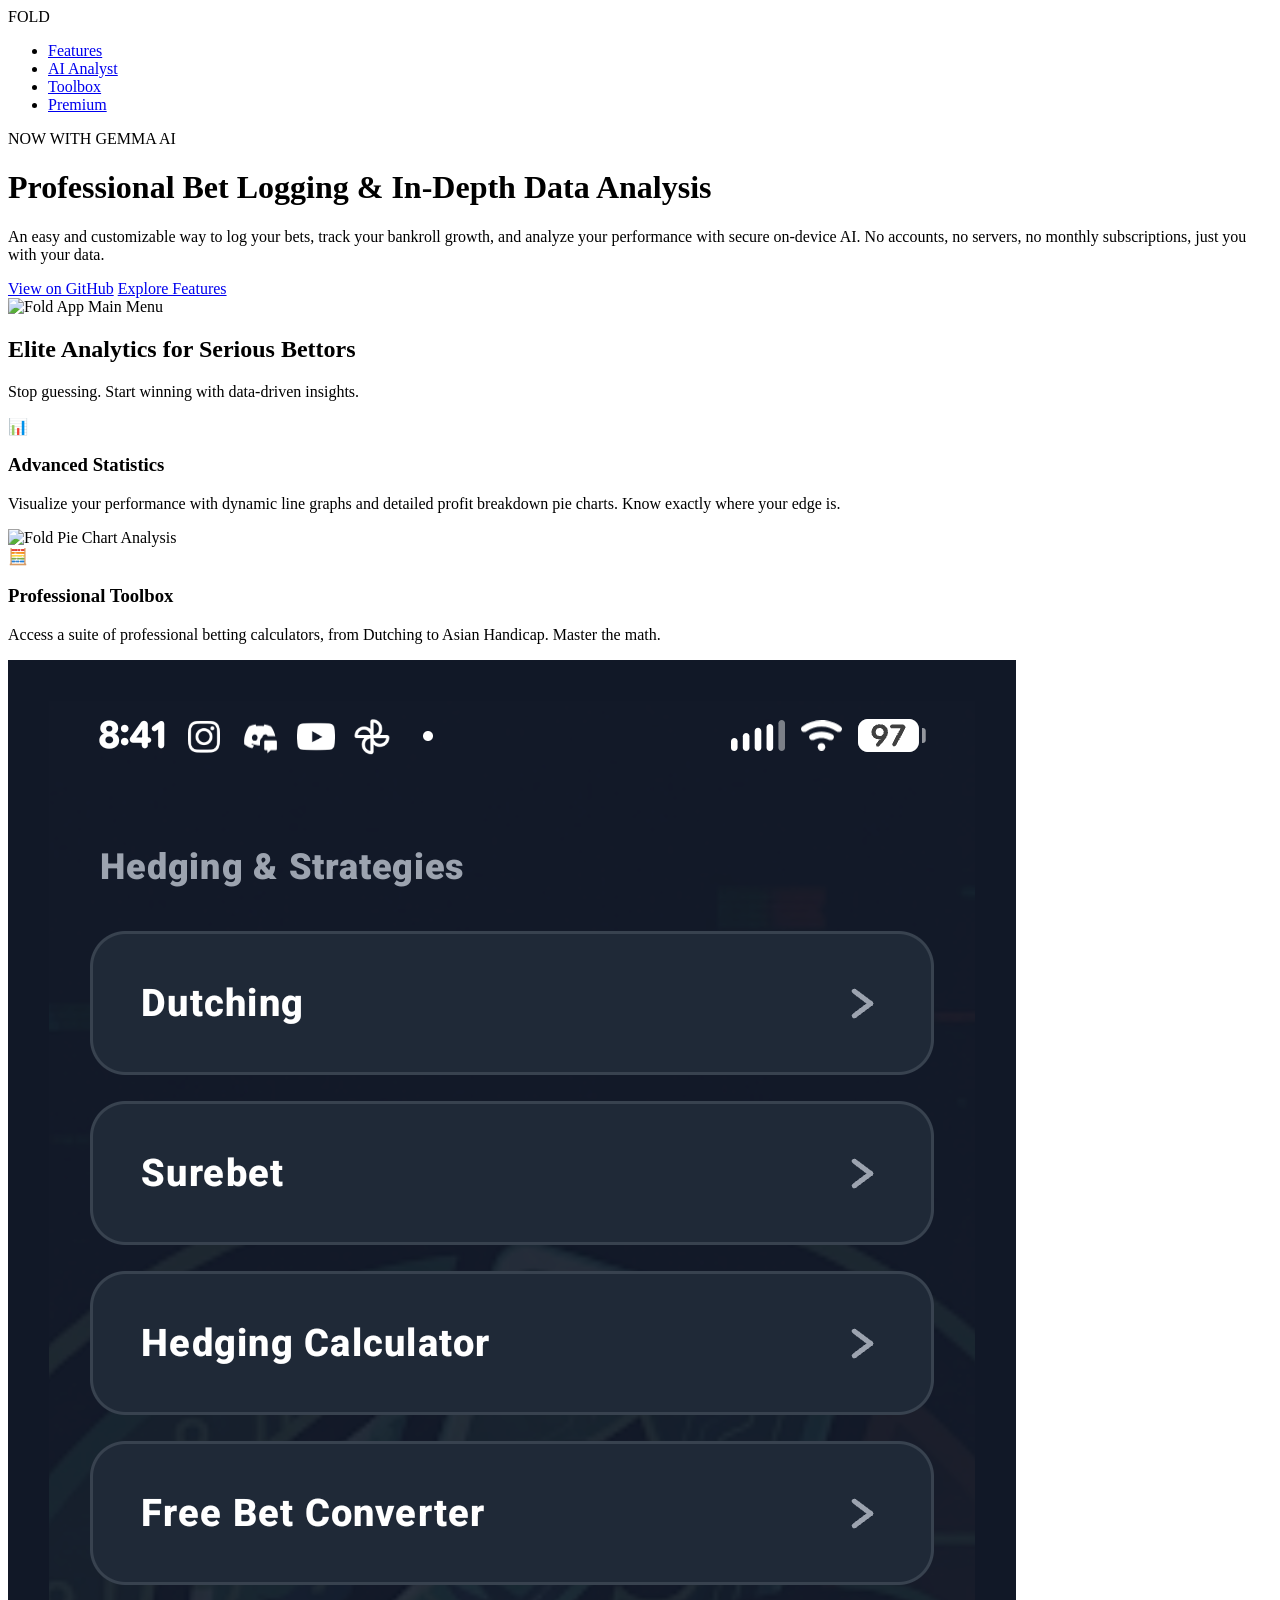
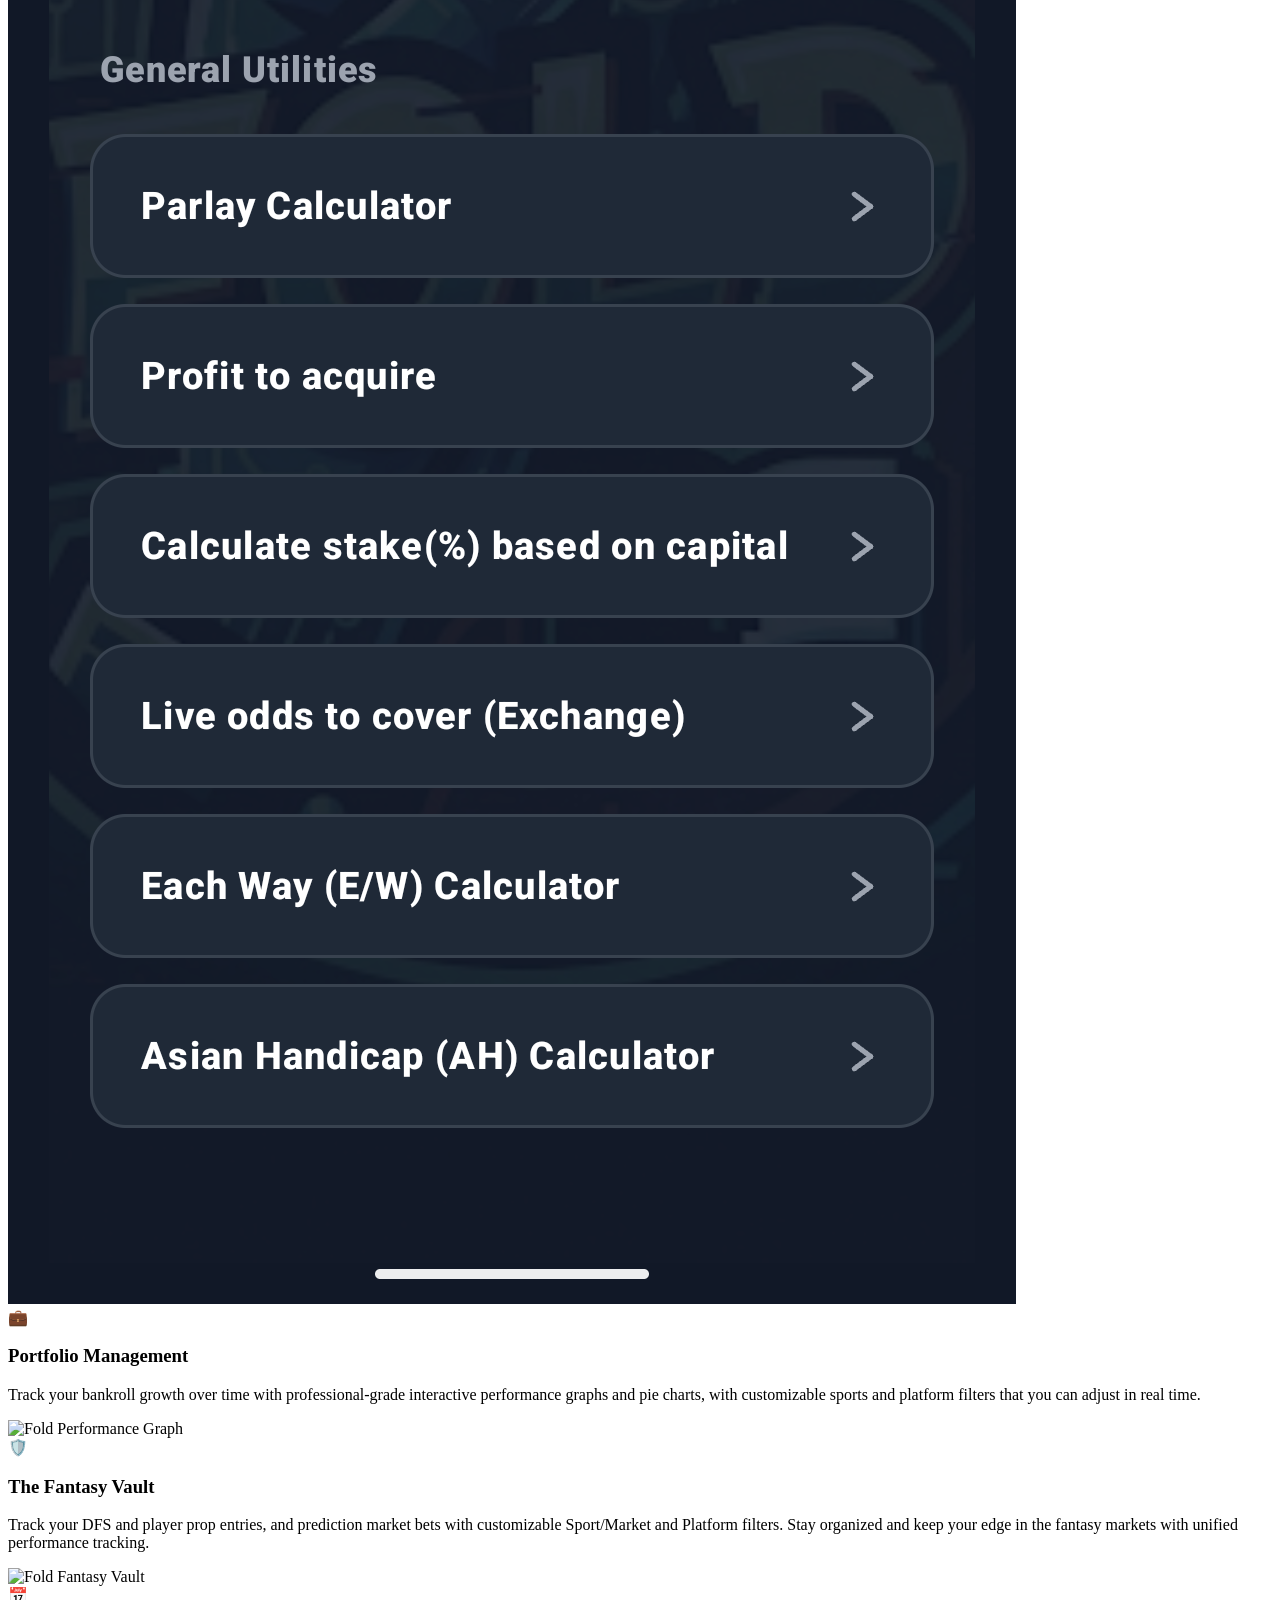
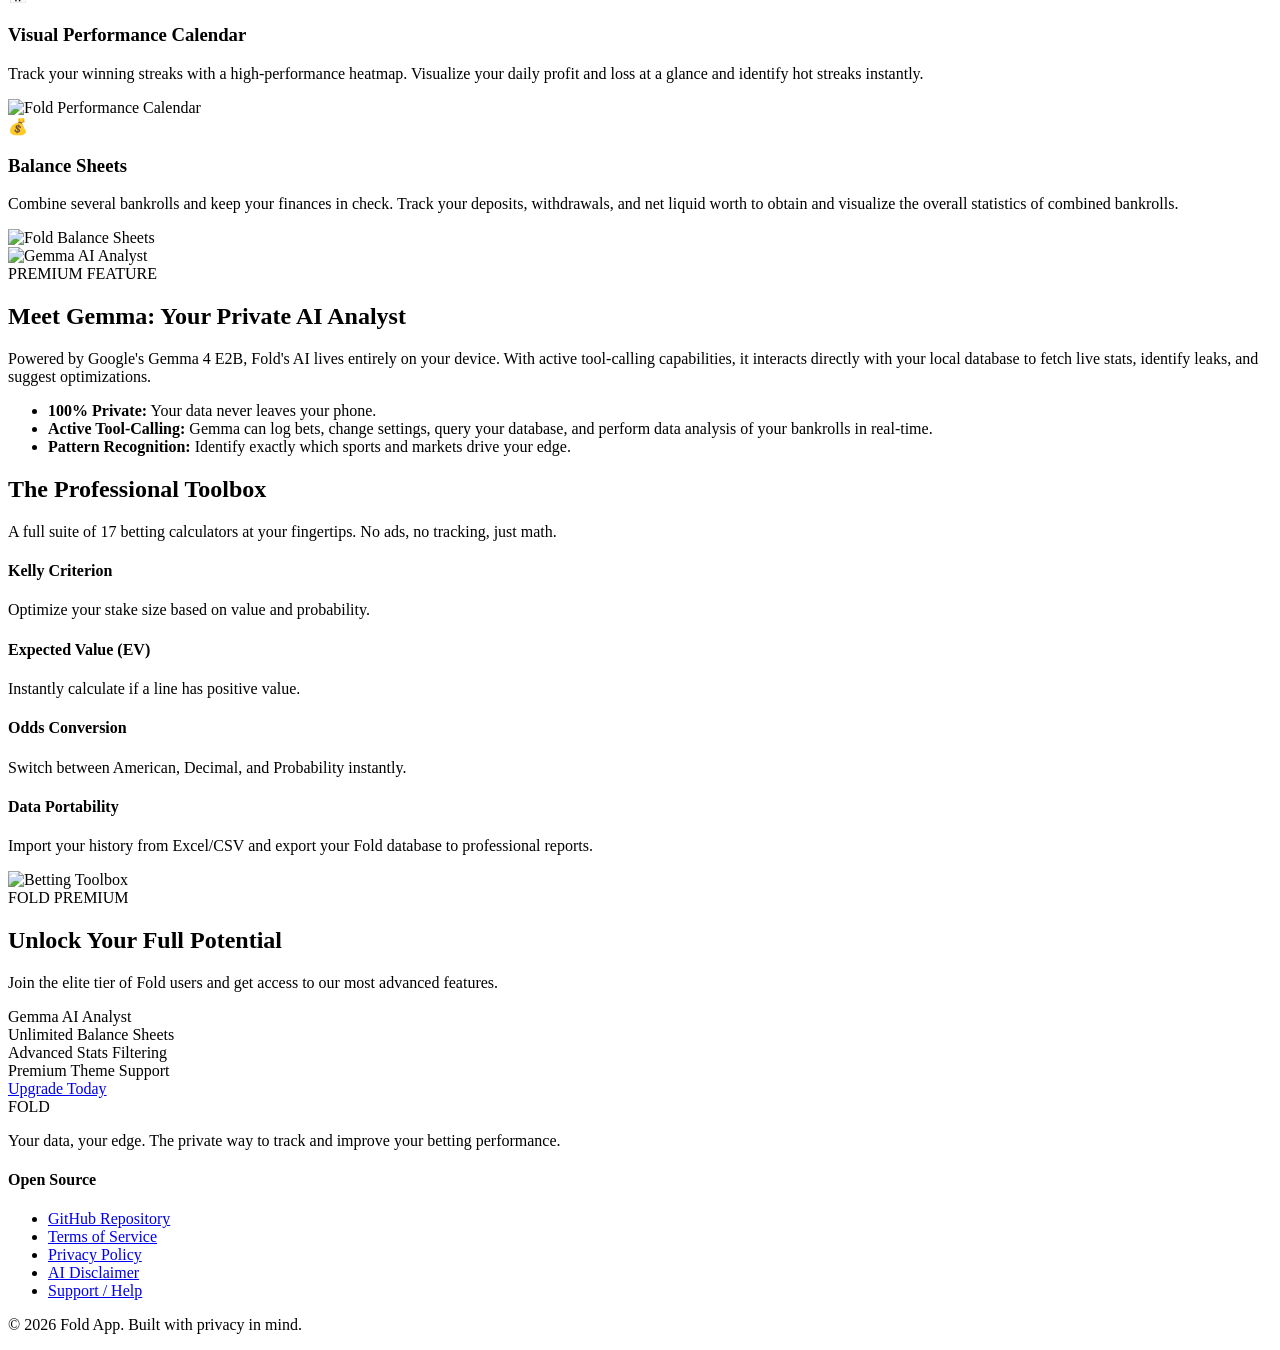
==== index.html @ 7bf93ceb "Add legal pages: Terms of Service, updated Privacy Policy, and AI Disclaimer." ====
<!DOCTYPE html>
<html lang="en">
<head>
    <meta charset="UTF-8">
    <meta name="viewport" content="width=device-width, initial-scale=1.0">
    <title>FOLD | The Ultimate Betting Command Center</title>
    <meta name="description" content="Master your bankroll with Fold. Advanced analytics, on-device AI analyst, and a professional betting toolbox—all in one secure, offline app.">
    <link rel="preconnect" href="https://fonts.googleapis.com">
    <link rel="preconnect" href="https://fonts.gstatic.com" crossorigin>
    <link href="https://fonts.googleapis.com/css2?family=Inter:wght@400;600;800&family=Outfit:wght@300;500;700;900&display=swap" rel="stylesheet">
    <link rel="stylesheet" href="style.css">
</head>
<body>
    <nav class="navbar">
        <div class="container">
            <div class="logo">FOLD</div>
            <ul class="nav-links">
                <li><a href="#features">Features</a></li>
                <li><a href="#ai">AI Analyst</a></li>
                <li><a href="#tools">Toolbox</a></li>
                <li><a href="#premium">Premium</a></li>
            </ul>
        </div>
    </nav>

    <header class="hero">
        <div class="container hero-grid">
            <div class="hero-content">
                <span class="badge">NOW WITH GEMMA AI</span>
                <h1>Professional <span class="highlight">Bet Logging</span> & In-Depth Data Analysis</h1>
                <p>An easy and customizable way to log your bets, track your bankroll growth, and analyze your performance with secure on-device AI. No accounts, no servers, no monthly subscriptions, just you with your data.</p>
                <div class="hero-actions">
                    <a href="https://github.com/MoistSoftware/Fold" class="btn btn-primary">View on GitHub</a>
                    <a href="#features" class="btn btn-secondary">Explore Features</a>
                </div>
            </div>
            <div class="hero-visual">
                <div class="phone-mockup">
                    <img src="assets/main_menu.png" alt="Fold App Main Menu" class="screenshot">
                </div>
            </div>
        </div>
    </header>

    <section id="features" class="features">
        <div class="container">
            <div class="section-header">
                <h2>Elite Analytics for Serious Bettors</h2>
                <p>Stop guessing. Start winning with data-driven insights.</p>
            </div>
            <div class="features-grid">
                <div class="feature-card">
                <div class="feature-icon">📊</div>
                <h3>Advanced Statistics</h3>
                <p>Visualize your performance with dynamic line graphs and detailed profit breakdown pie charts. Know exactly where your edge is.</p>
                <div class="feature-visual">
                    <img src="assets/pie_chart.png" alt="Fold Pie Chart Analysis" class="feature-img">
                </div>
            </div>
                <div class="feature-card">
                <div class="feature-icon">🧮</div>
                <h3>Professional Toolbox</h3>
                <p>Access a suite of professional betting calculators, from Dutching to Asian Handicap. Master the math.</p>
                <div class="feature-visual">
                    <img src="assets/calculator_menu.png" alt="Fold Calculator Toolbox" class="feature-img">
                </div>
            </div>
                <div class="feature-card">
                <div class="feature-icon">💼</div>
                <h3>Portfolio Management</h3>
                <p>Track your bankroll growth over time with professional-grade interactive performance graphs and pie charts, with customizable sports and platform filters that you can adjust in real time.</p>
                <div class="feature-visual">
                    <img src="assets/statistics.png" alt="Fold Performance Graph" class="feature-img">
                </div>
            </div>
            <div class="feature-card">
                <div class="feature-icon">🛡️</div>
                <h3>The Fantasy Vault</h3>
                <p>Track your DFS and player prop entries, and prediction market bets with customizable Sport/Market and Platform filters. Stay organized and keep your edge in the fantasy markets with unified performance tracking.</p>
                <div class="feature-visual">
                    <img src="assets/fantasy_vault_new.png" alt="Fold Fantasy Vault" class="feature-img">
                </div>
            </div>
            <div class="feature-card">
                <div class="feature-icon">📅</div>
                <h3>Visual Performance Calendar</h3>
                <p>Track your winning streaks with a high-performance heatmap. Visualize your daily profit and loss at a glance and identify hot streaks instantly.</p>
                <div class="feature-visual">
                    <img src="assets/calendar.png" alt="Fold Performance Calendar" class="feature-img">
                </div>
            </div>
            <div class="feature-card">
                <div class="feature-icon">💰</div>
                <h3>Balance Sheets</h3>
                <p>Combine several bankrolls and keep your finances in check. Track your deposits, withdrawals, and net liquid worth to obtain and visualize the overall statistics of combined bankrolls.</p>
                <div class="feature-visual">
                    <img src="assets/balance_sheets.png" alt="Fold Balance Sheets" class="feature-img">
                </div>
            </div>
            </div>
        </div>
    </section>

    <section id="ai" class="ai-section">
        <div class="container ai-grid">
            <div class="ai-visual">
                <div class="phone-mockup">
                    <img src="assets/ai_analyst.png" alt="Gemma AI Analyst" class="screenshot">
                </div>
            </div>
            <div class="ai-content">
                <div class="gold-badge">PREMIUM FEATURE</div>
                <h2>Meet Gemma: Your Private <span class="ai-highlight">AI Analyst</span></h2>
                <p>Powered by Google's Gemma 4 E2B, Fold's AI lives entirely on your device. With active tool-calling capabilities, it interacts directly with your local database to fetch live stats, identify leaks, and suggest optimizations.</p>
                <ul class="ai-features">
                    <li><strong>100% Private:</strong> Your data never leaves your phone.</li>
                    <li><strong>Active Tool-Calling:</strong> Gemma can log bets, change settings, query your database, and perform data analysis of your bankrolls in real-time.</li>
                    <li><strong>Pattern Recognition:</strong> Identify exactly which sports and markets drive your edge.</li>
                </ul>
            </div>
        </div>
    </section>

    <section id="tools" class="tools">
        <div class="container">
            <div class="tools-grid">
                <div class="tools-content">
                    <h2>The Professional <span class="highlight">Toolbox</span></h2>
                    <p>A full suite of 17 betting calculators at your fingertips. No ads, no tracking, just math.</p>
                    <div class="tools-list">
                        <div class="tool-item">
                            <h4>Kelly Criterion</h4>
                            <p>Optimize your stake size based on value and probability.</p>
                        </div>
                        <div class="tool-item">
                            <h4>Expected Value (EV)</h4>
                            <p>Instantly calculate if a line has positive value.</p>
                        </div>
                        <div class="tool-item">
                            <h4>Odds Conversion</h4>
                            <p>Switch between American, Decimal, and Probability instantly.</p>
                        </div>
                        <div class="tool-item">
                            <h4>Data Portability</h4>
                            <p>Import your history from Excel/CSV and export your Fold database to professional reports.</p>
                        </div>
                    </div>
                </div>
                <div class="tools-visual">
                    <div class="phone-mockup">
                        <img src="assets/calculator.png" alt="Betting Toolbox" class="screenshot">
                    </div>
                </div>
            </div>
        </div>
    </section>

    <section id="premium" class="premium">
        <div class="container">
            <div class="premium-card">
                <div class="gold-badge">FOLD PREMIUM</div>
                <h2>Unlock Your Full Potential</h2>
                <p>Join the elite tier of Fold users and get access to our most advanced features.</p>
                <div class="premium-grid">
                    <div class="premium-item">Gemma AI Analyst</div>
                    <div class="premium-item">Unlimited Balance Sheets</div>
                    <div class="premium-item">Advanced Stats Filtering</div>
                    <div class="premium-item">Premium Theme Support</div>
                </div>
                <a href="#" class="btn btn-gold">Upgrade Today</a>
            </div>
        </div>
    </section>

    <footer>
        <div class="container">
            <div class="footer-grid">
                <div class="footer-info">
                    <div class="logo">FOLD</div>
                    <p>Your data, your edge. The private way to track and improve your betting performance.</p>
                </div>
                <div class="footer-links">
                    <h4>Open Source</h4>
                    <ul>
                        <li><a href="https://github.com/MoistSoftware/Fold">GitHub Repository</a></li>
                        <li><a href="terms.html">Terms of Service</a></li>
                        <li><a href="privacy.html">Privacy Policy</a></li>
                        <li><a href="disclaimer.html">AI Disclaimer</a></li>
                        <li><a href="support.html">Support / Help</a></li>
                    </ul>
                </div>
            </div>
            <div class="footer-bottom">
                <p>&copy; 2026 Fold App. Built with privacy in mind.</p>
            </div>
        </div>
    </footer>
</body>
</html>
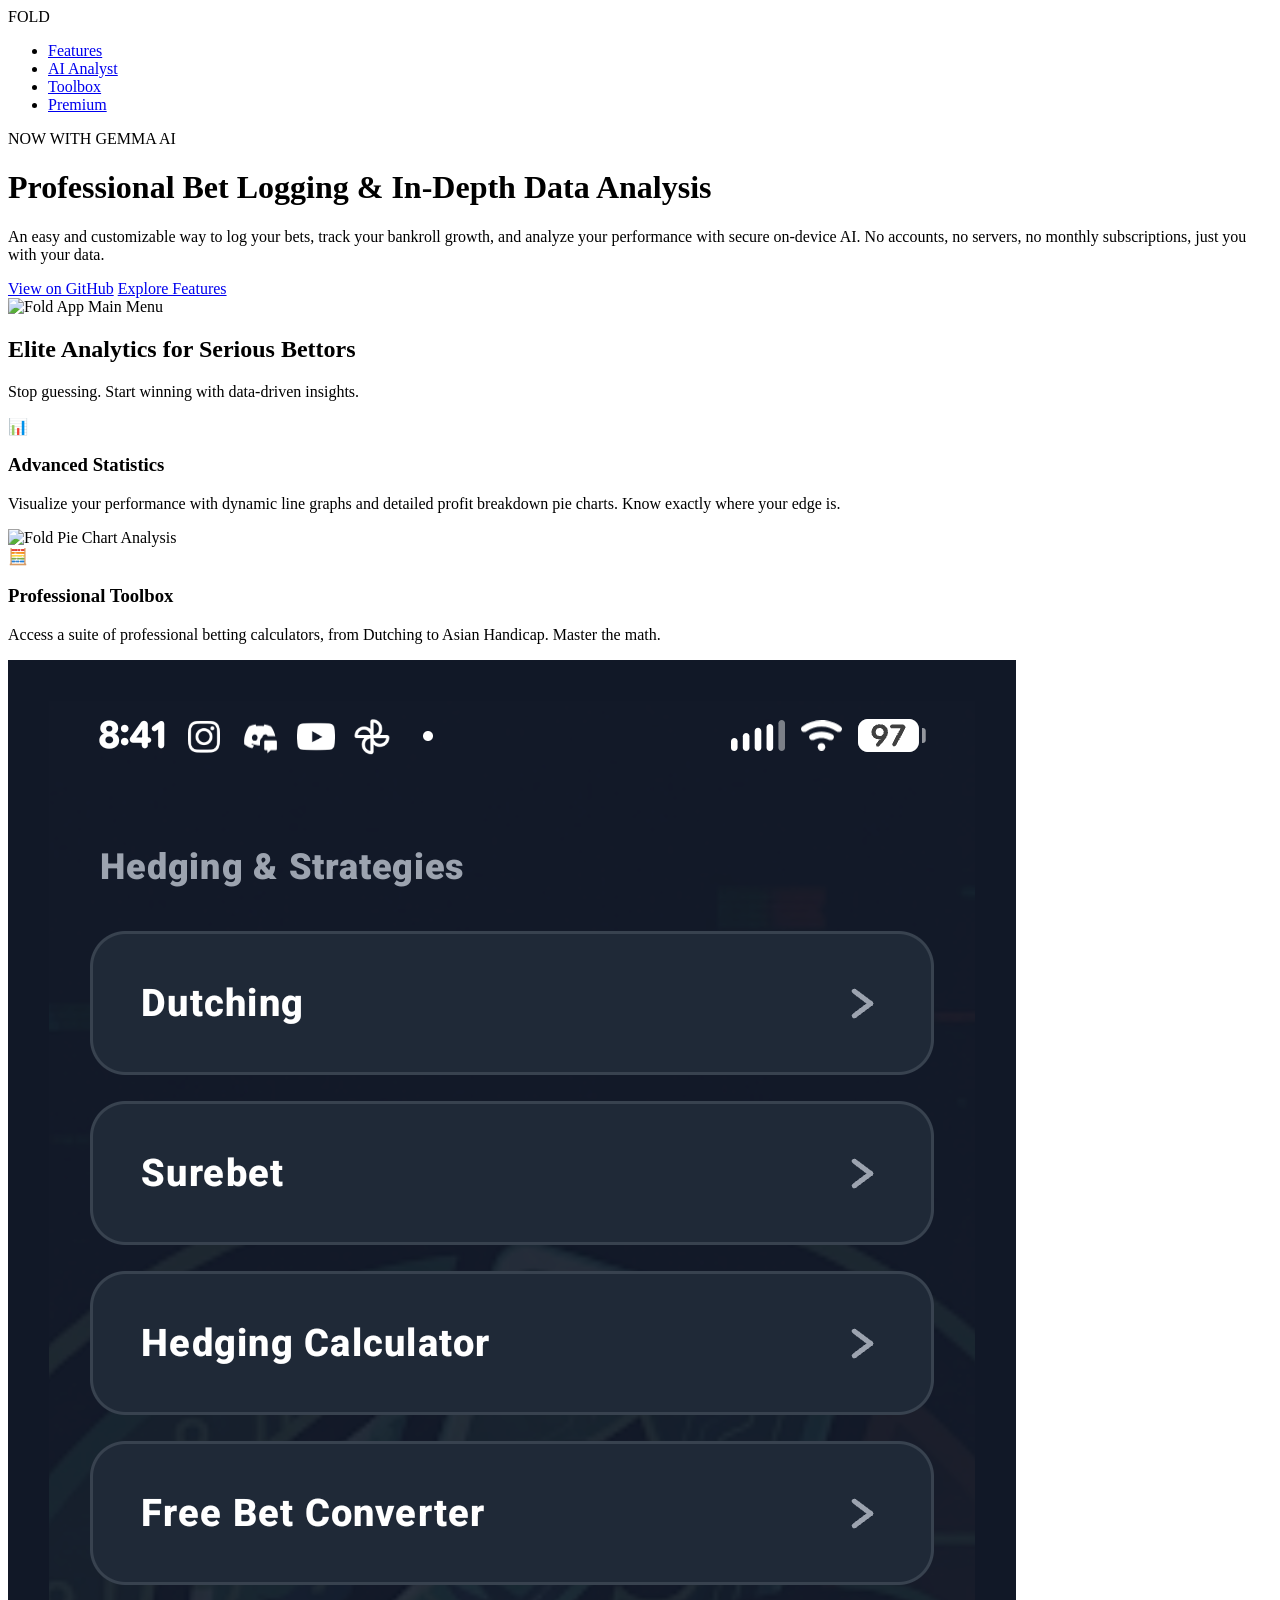
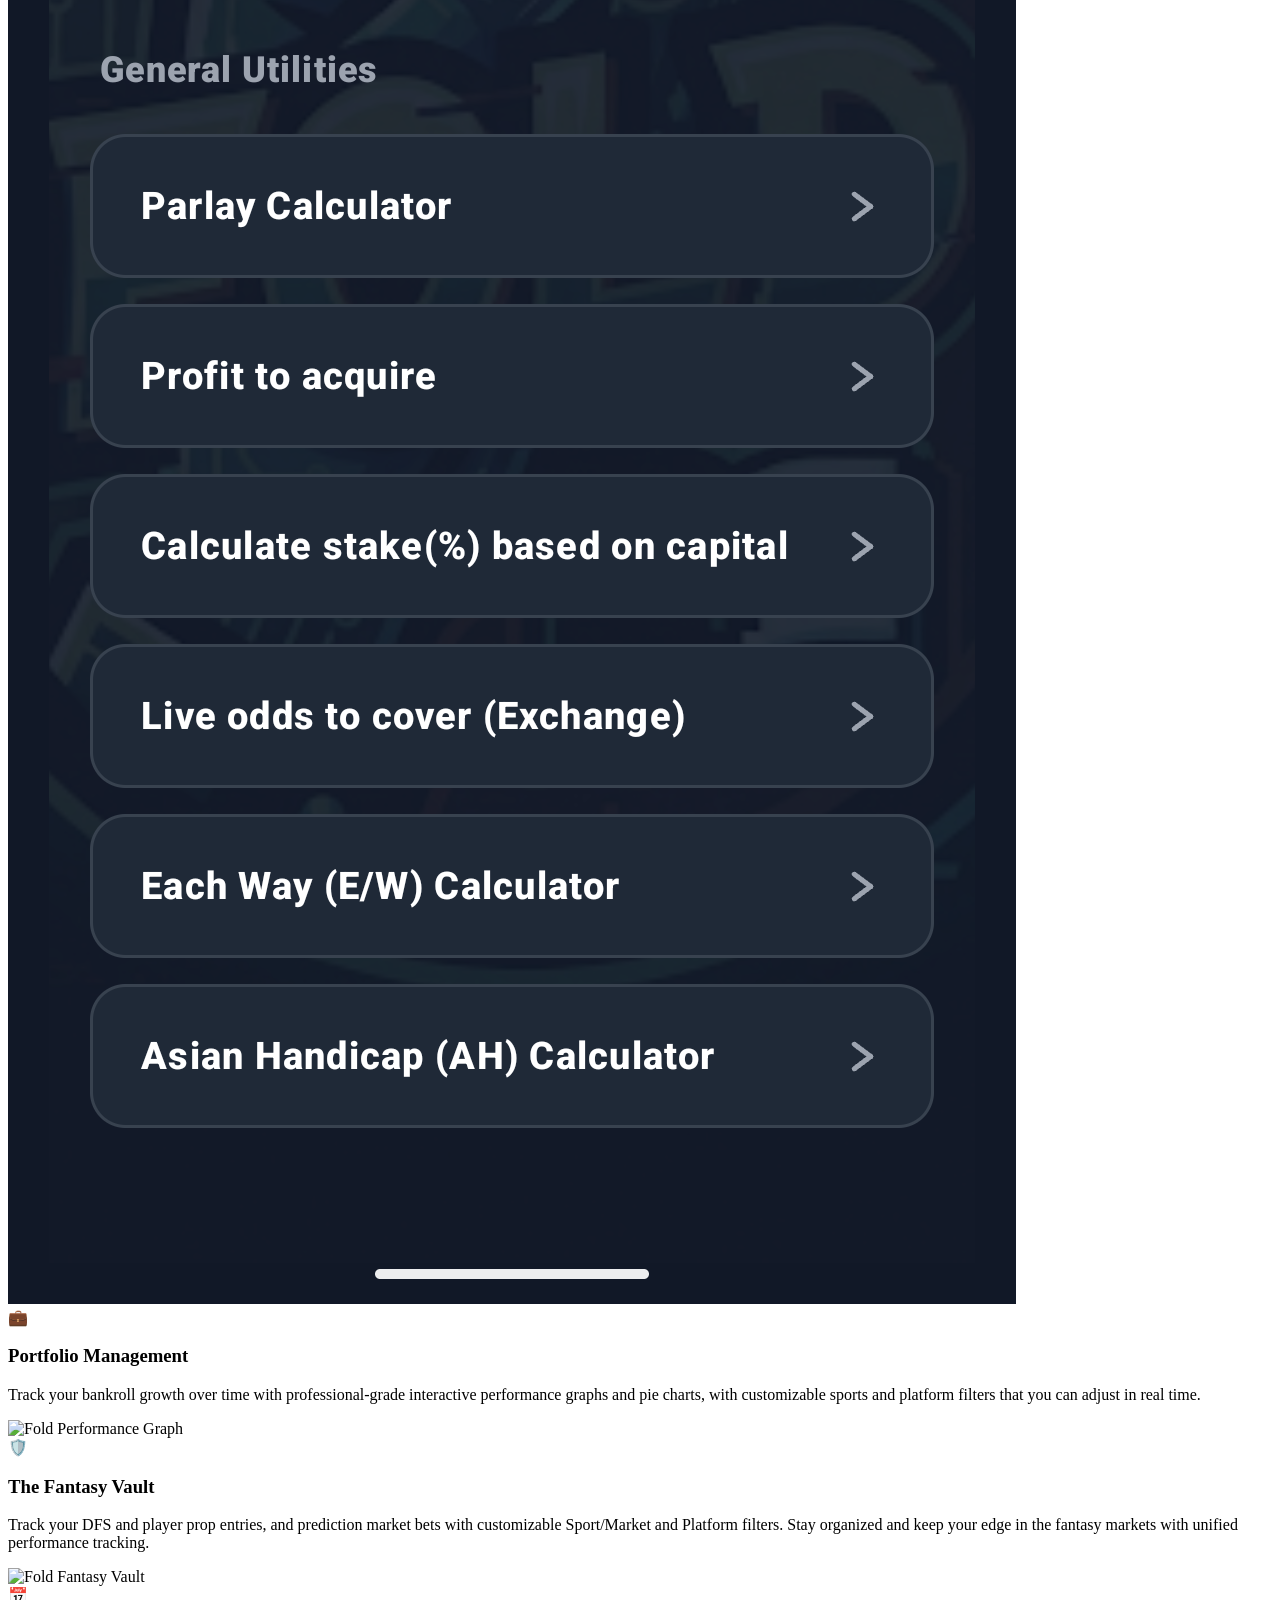
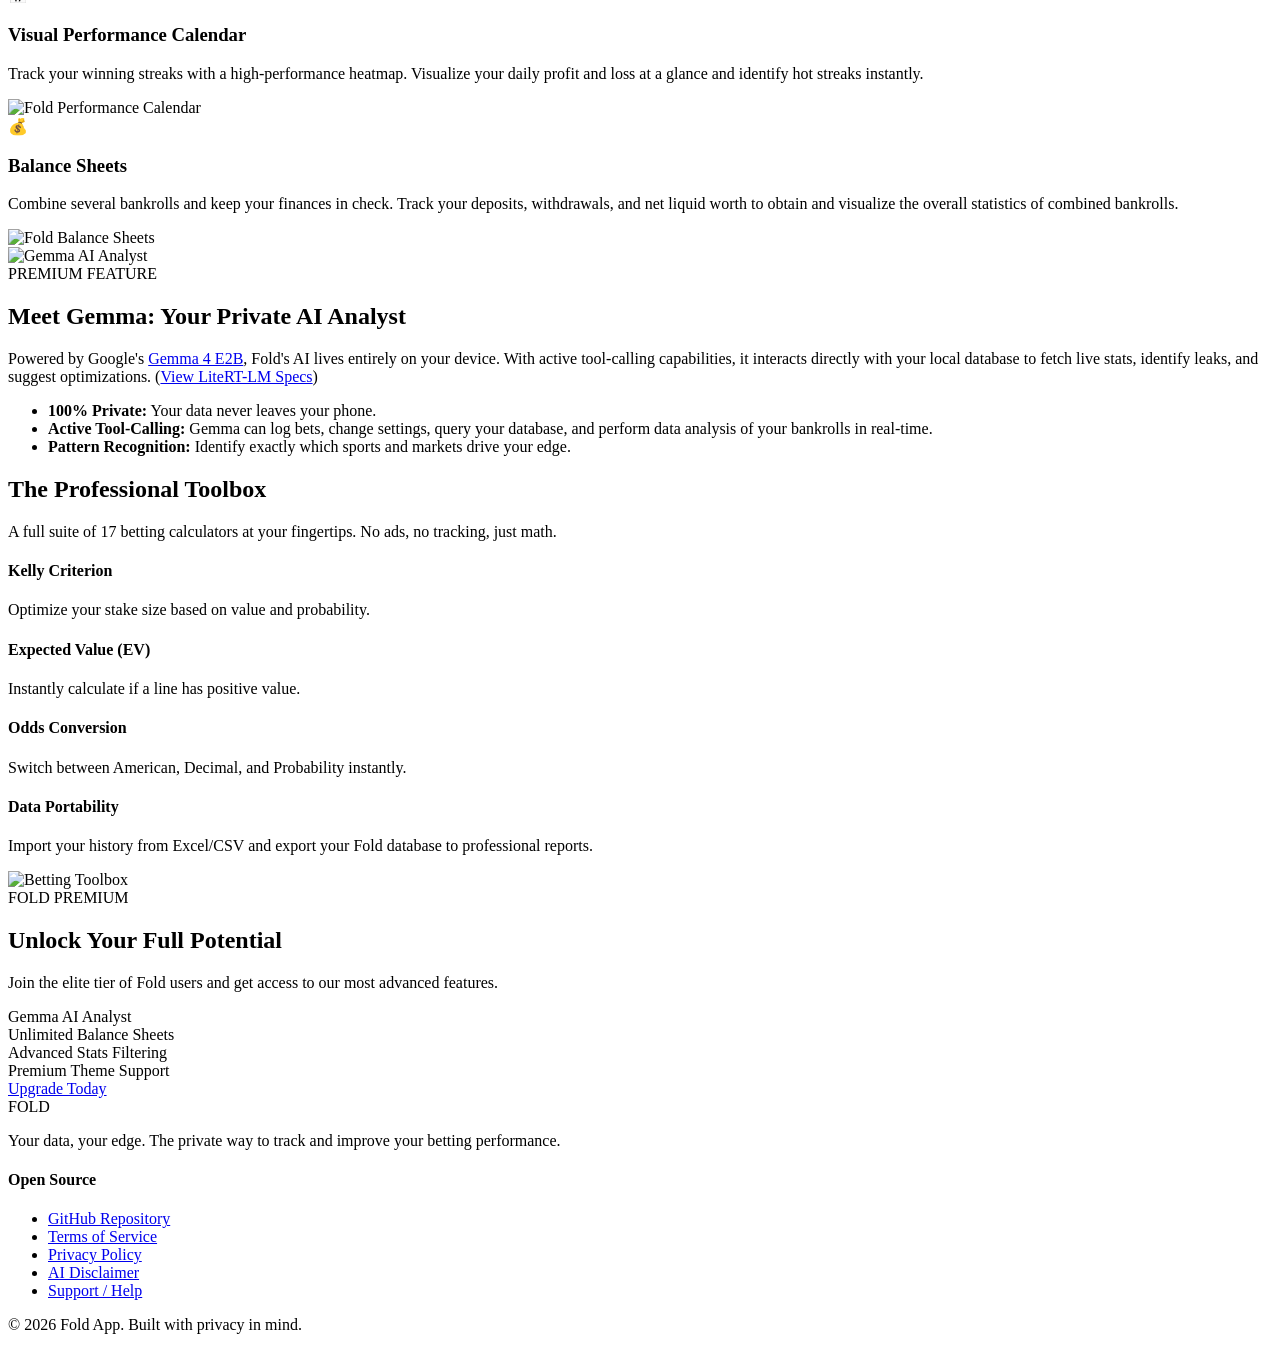
==== commit 74f807ee: "Include both official and community model card links" ====
--- a/index.html
+++ b/index.html
@@ -111,7 +111,7 @@
             <div class="ai-content">
                 <div class="gold-badge">PREMIUM FEATURE</div>
                 <h2>Meet Gemma: Your Private <span class="ai-highlight">AI Analyst</span></h2>
-                <p>Powered by Google's Gemma 4 E2B, Fold's AI lives entirely on your device. With active tool-calling capabilities, it interacts directly with your local database to fetch live stats, identify leaks, and suggest optimizations.</p>
+                <p>Powered by Google's <a href="https://ai.google.dev/gemma/docs/model_card" target="_blank" class="text-link">Gemma 4 E2B</a>, Fold's AI lives entirely on your device. With active tool-calling capabilities, it interacts directly with your local database to fetch live stats, identify leaks, and suggest optimizations. (<a href="https://huggingface.co/litert-community/gemma-4-E2B-it-litert-lm" target="_blank" class="text-link small">View LiteRT-LM Specs</a>)</p>
                 <ul class="ai-features">
                     <li><strong>100% Private:</strong> Your data never leaves your phone.</li>
                     <li><strong>Active Tool-Calling:</strong> Gemma can log bets, change settings, query your database, and perform data analysis of your bankrolls in real-time.</li>
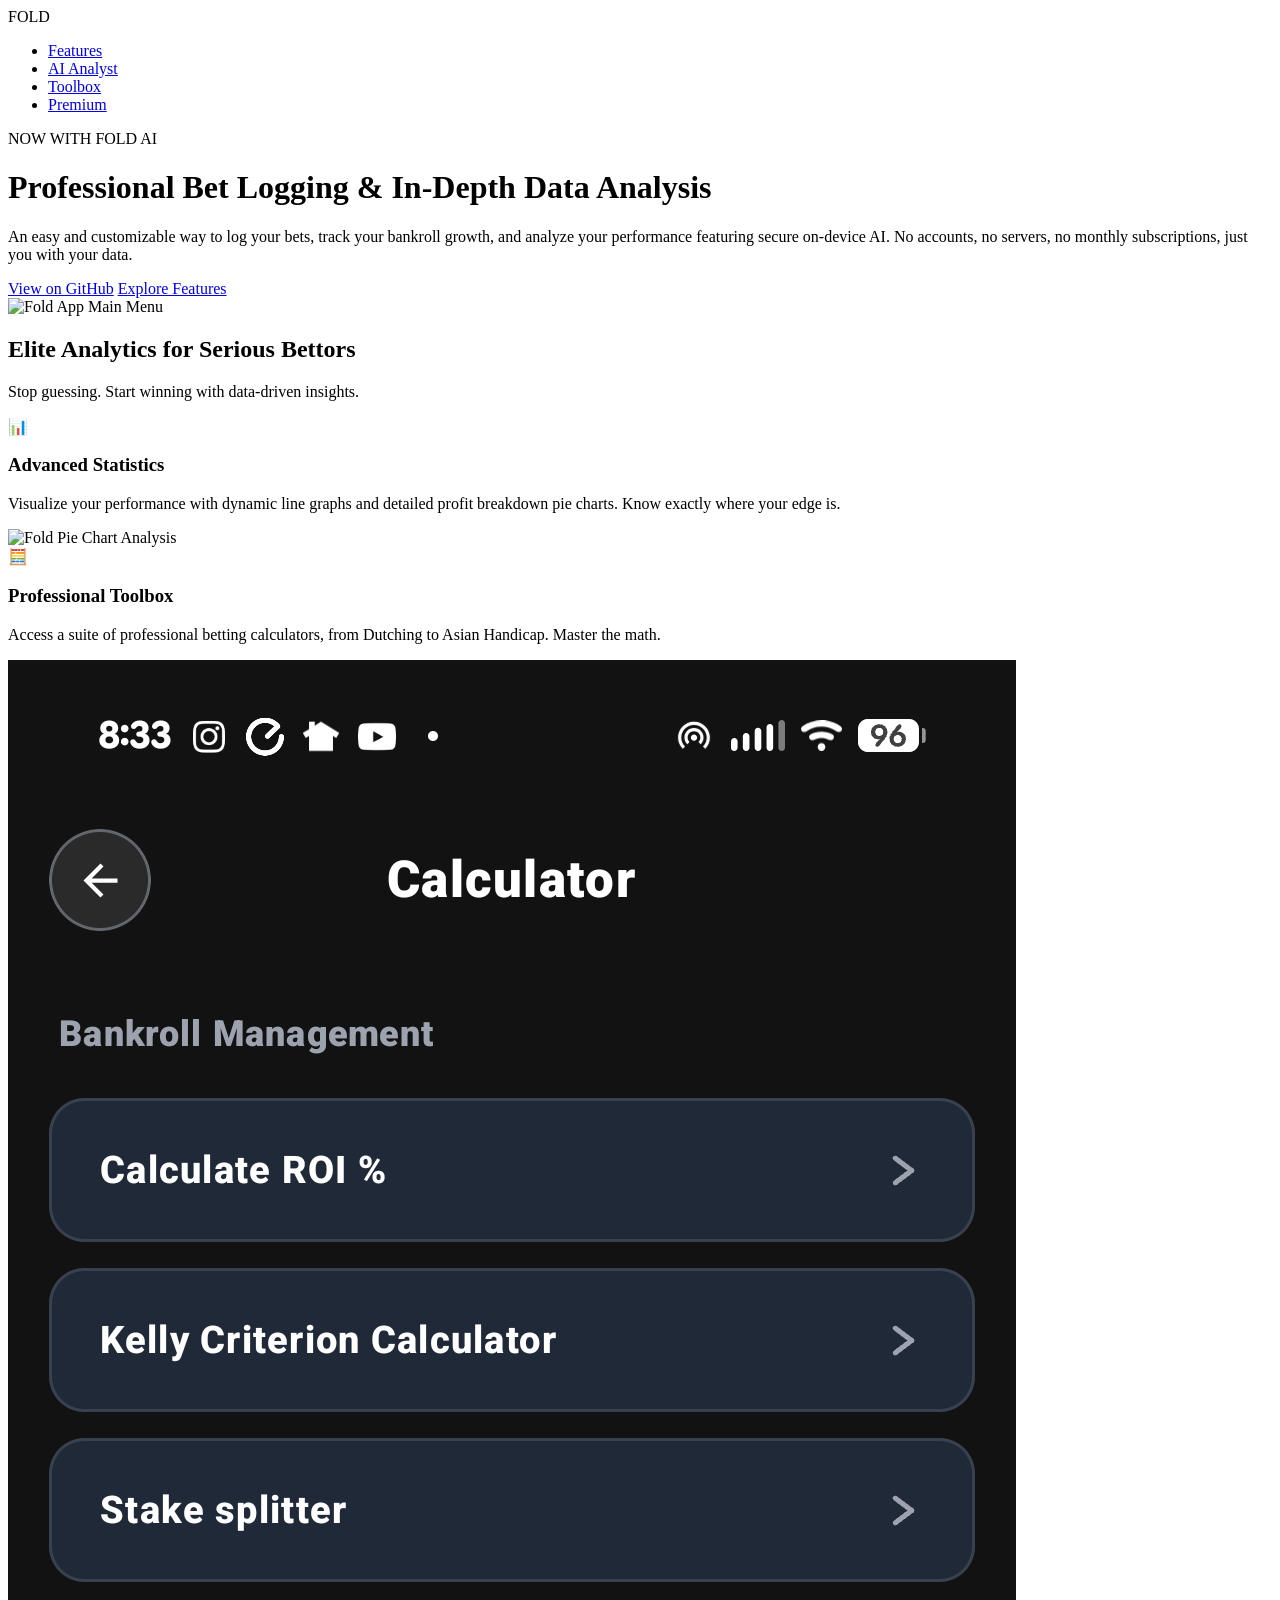
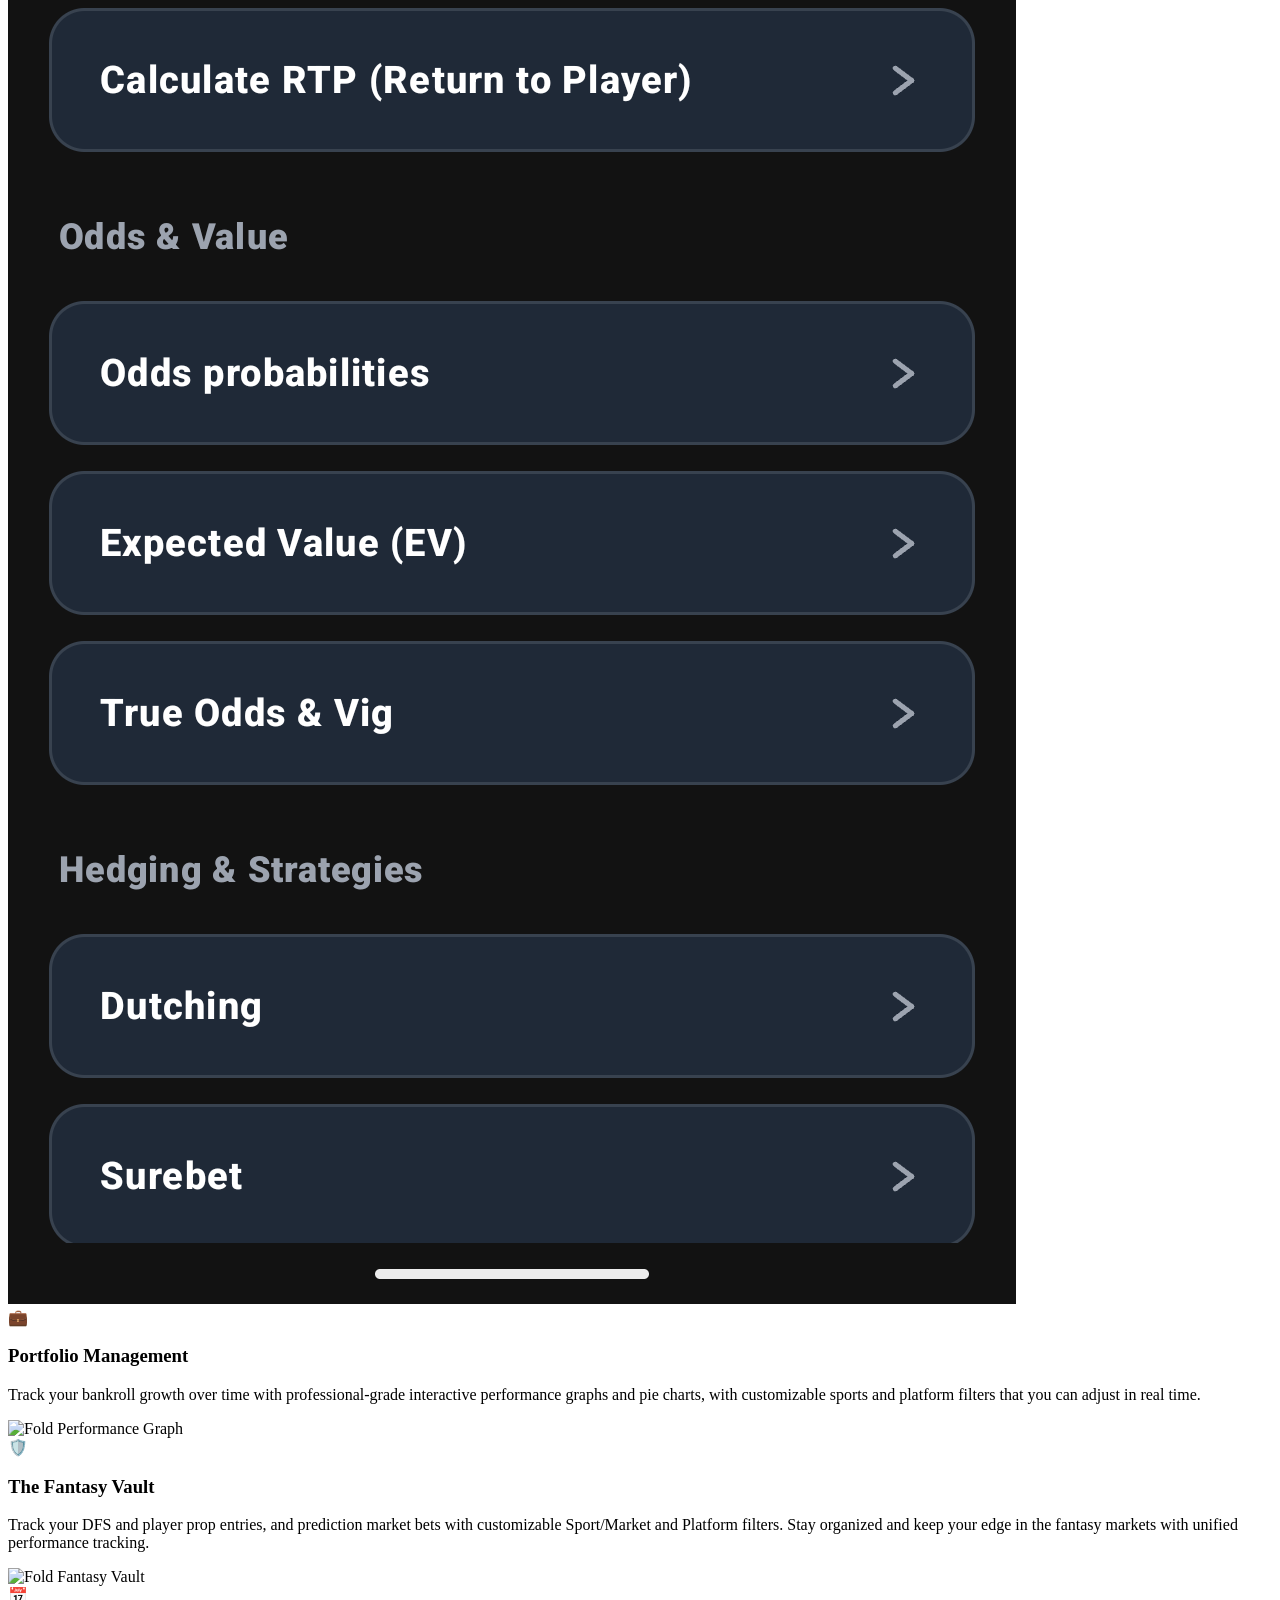
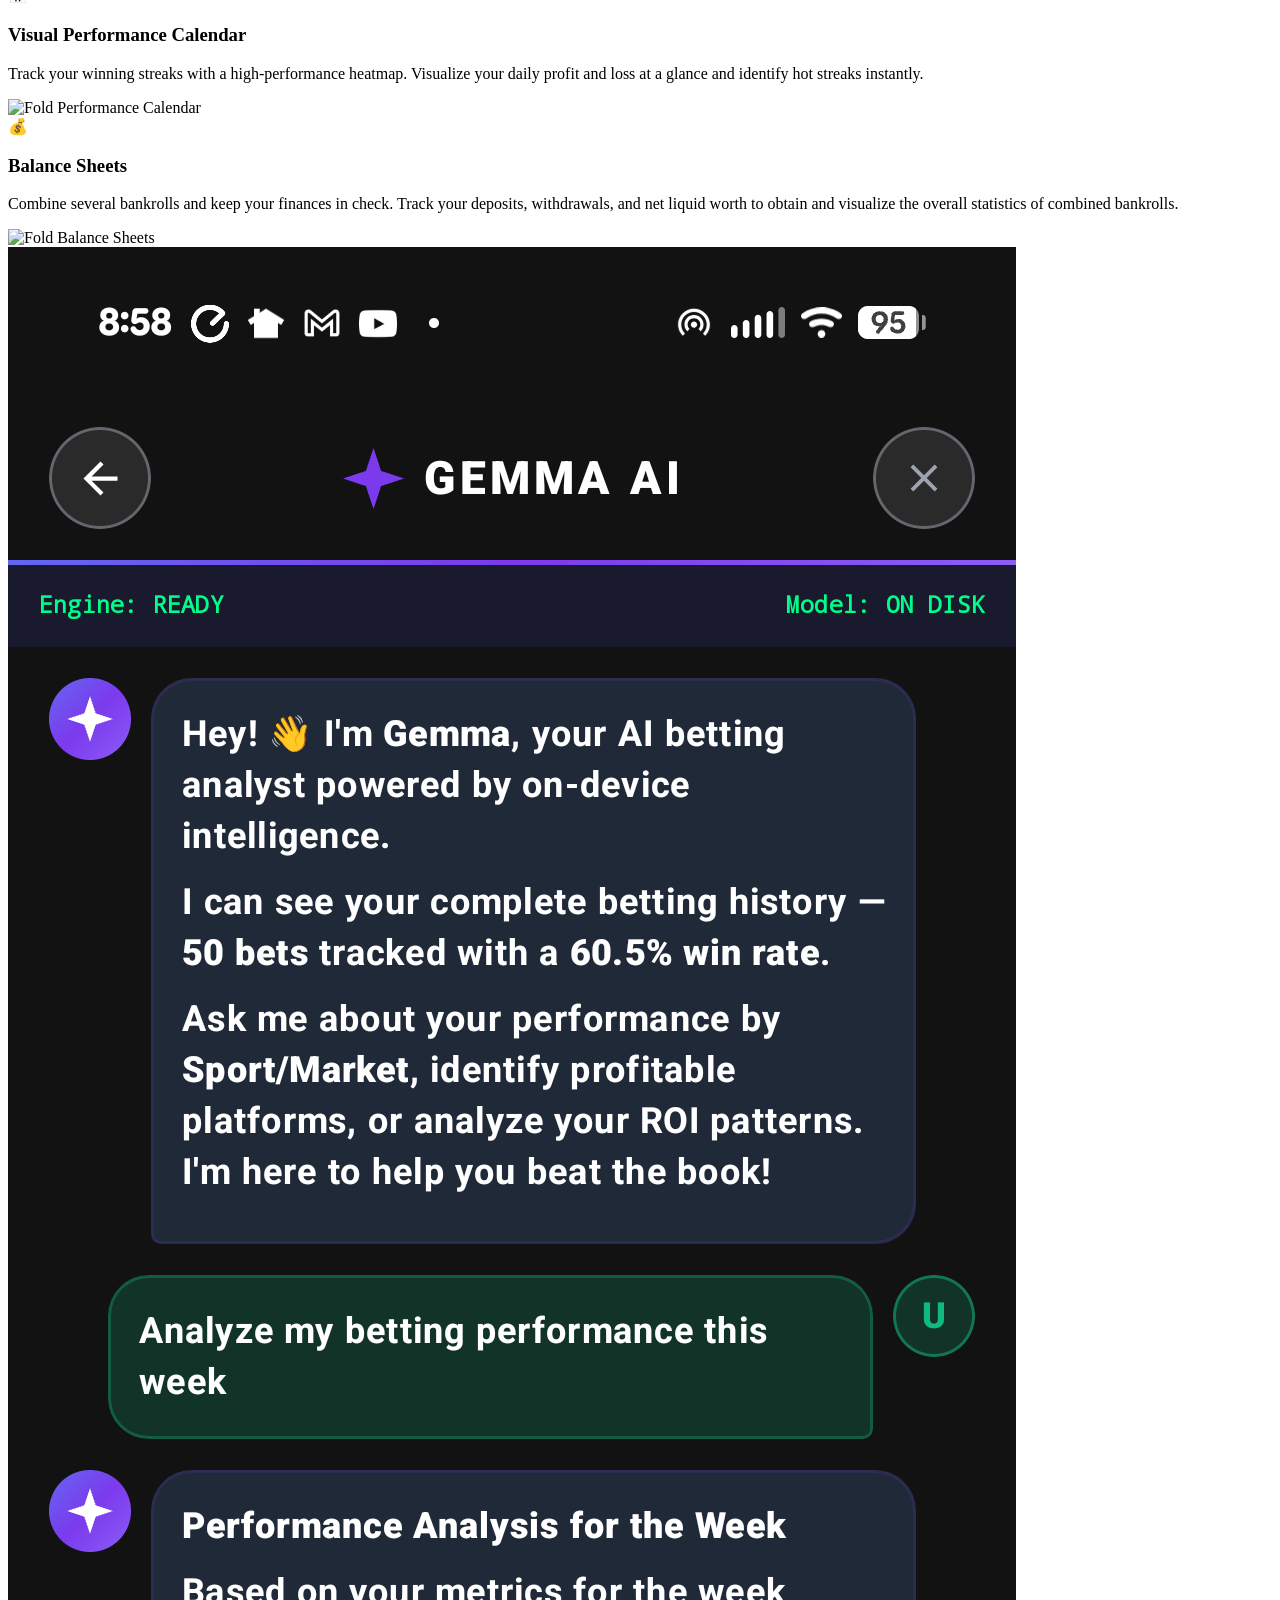
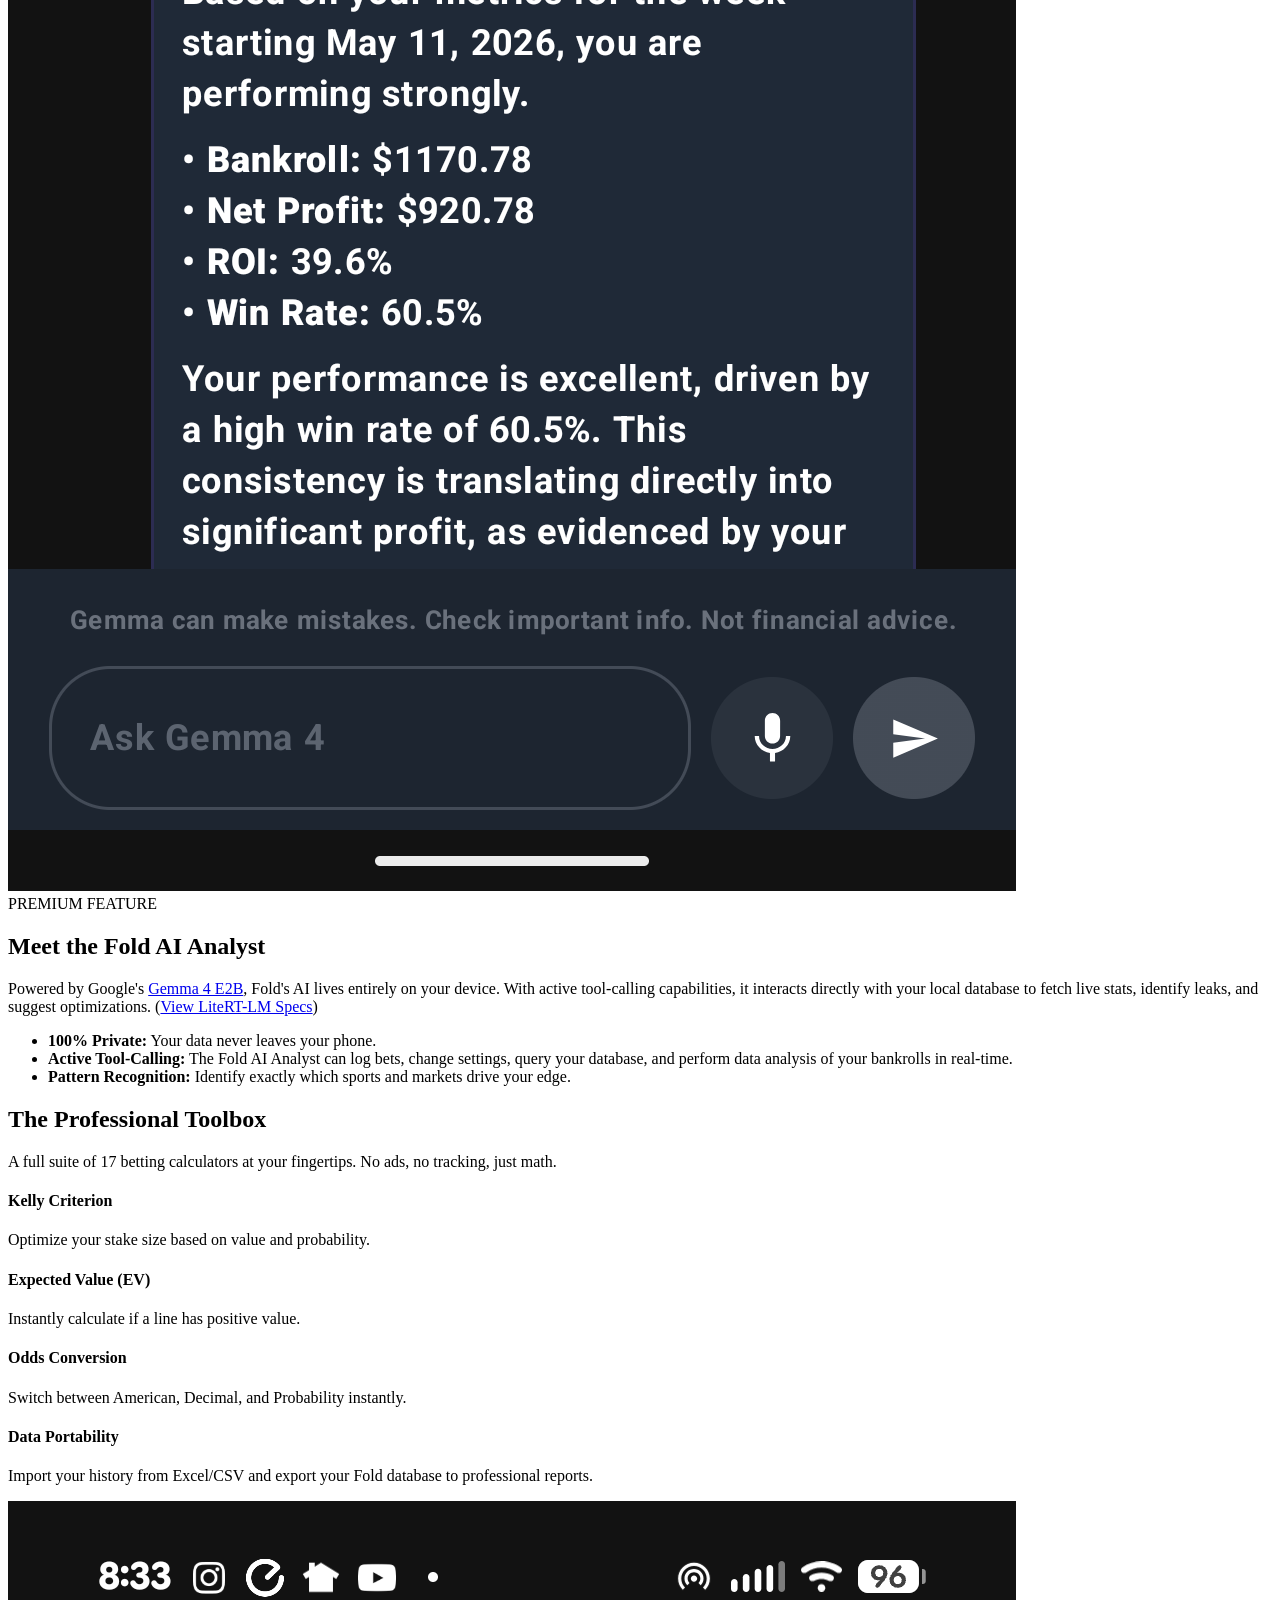
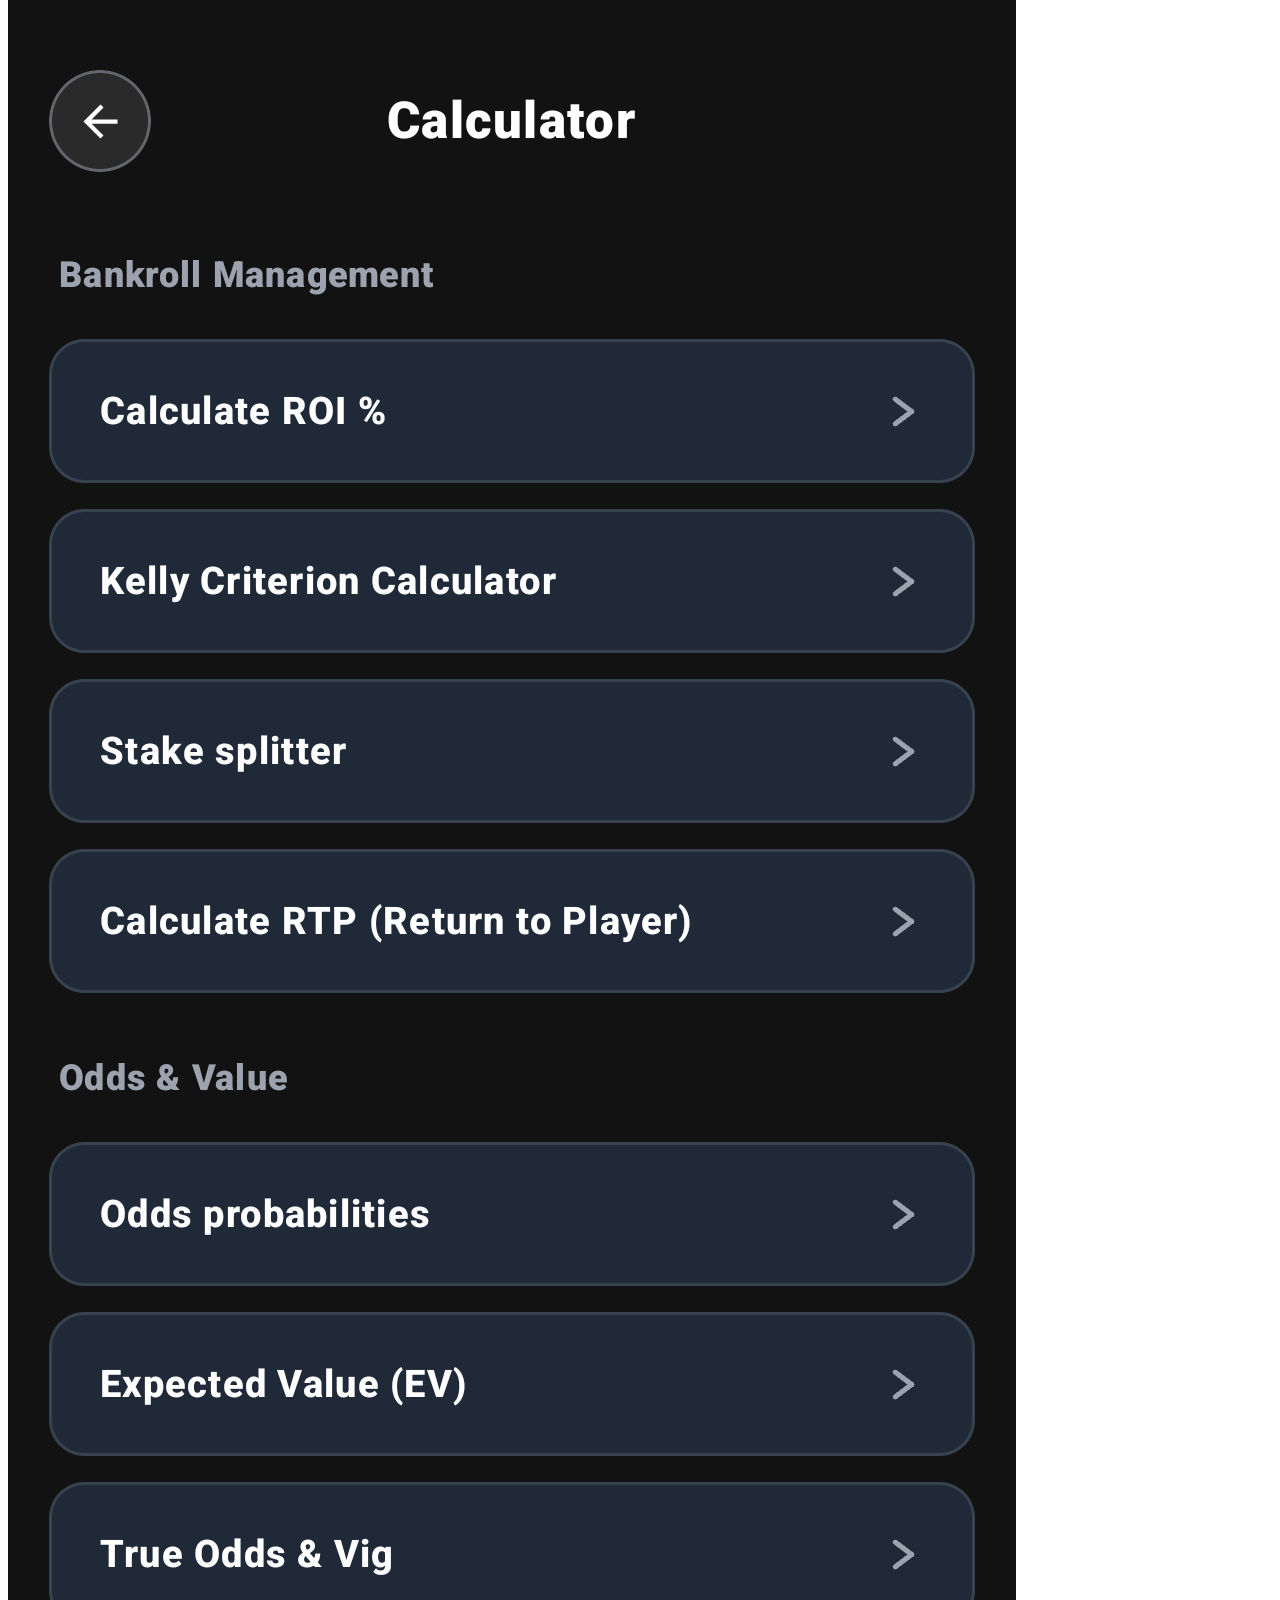
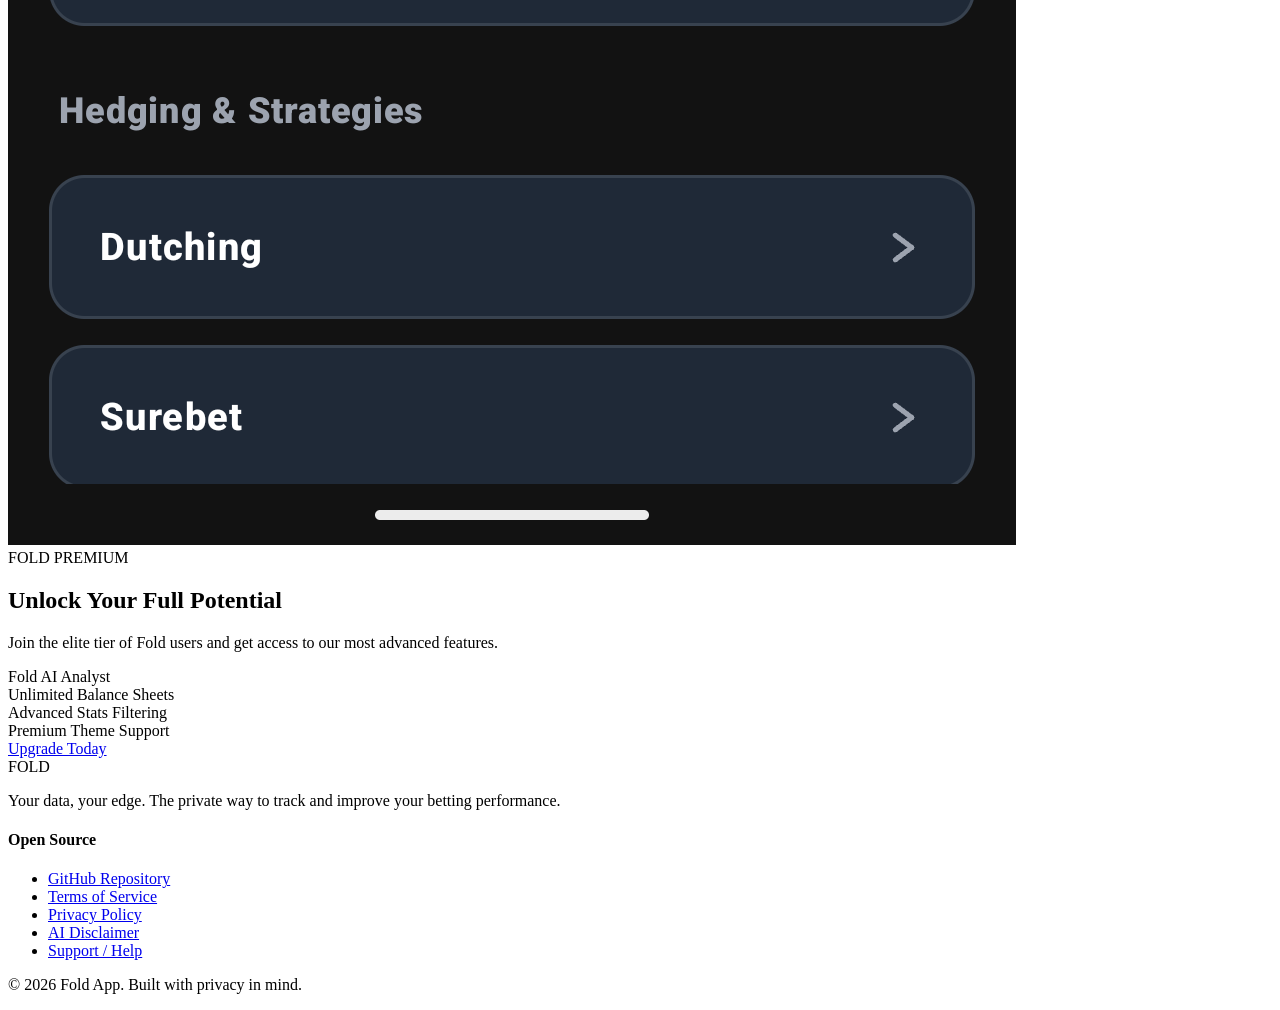
==== commit 631415c1: "Update branding: rename Gemma AI Analyst to Fold AI Analyst" ====
--- a/index.html
+++ b/index.html
@@ -26,11 +26,11 @@
     <header class="hero">
         <div class="container hero-grid">
             <div class="hero-content">
-                <span class="badge">NOW WITH GEMMA AI</span>
+                <span class="badge">NOW WITH FOLD AI</span>
                 <h1>Professional <span class="highlight">Bet Logging</span> & In-Depth Data Analysis</h1>
-                <p>An easy and customizable way to log your bets, track your bankroll growth, and analyze your performance with secure on-device AI. No accounts, no servers, no monthly subscriptions, just you with your data.</p>
+                <p>An easy and customizable way to log your bets, track your bankroll growth, and analyze your performance featuring secure on-device AI. No accounts, no servers, no monthly subscriptions, just you with your data.</p>
                 <div class="hero-actions">
-                    <a href="https://github.com/MoistSoftware/Fold" class="btn btn-primary">View on GitHub</a>
+                    <a href="https://github.com/FloatingPointApplications/Fold" class="btn btn-primary">View on GitHub</a>
                     <a href="#features" class="btn btn-secondary">Explore Features</a>
                 </div>
             </div>
@@ -105,16 +105,16 @@
         <div class="container ai-grid">
             <div class="ai-visual">
                 <div class="phone-mockup">
-                    <img src="assets/ai_analyst.png" alt="Gemma AI Analyst" class="screenshot">
+                    <img src="assets/ai_analyst.png" alt="Fold AI Analyst" class="screenshot">
                 </div>
             </div>
             <div class="ai-content">
                 <div class="gold-badge">PREMIUM FEATURE</div>
-                <h2>Meet Gemma: Your Private <span class="ai-highlight">AI Analyst</span></h2>
-                <p>Powered by Google's <a href="https://ai.google.dev/gemma/docs/model_card" target="_blank" class="text-link">Gemma 4 E2B</a>, Fold's AI lives entirely on your device. With active tool-calling capabilities, it interacts directly with your local database to fetch live stats, identify leaks, and suggest optimizations. (<a href="https://huggingface.co/litert-community/gemma-4-E2B-it-litert-lm" target="_blank" class="text-link small">View LiteRT-LM Specs</a>)</p>
+                <h2>Meet the Fold <span class="ai-highlight">AI Analyst</span></h2>
+                <p>Powered by Google's <a href="https://ai.google.dev/gemma/docs/core/model_card_4" target="_blank" class="text-link">Gemma 4 E2B</a>, Fold's AI lives entirely on your device. With active tool-calling capabilities, it interacts directly with your local database to fetch live stats, identify leaks, and suggest optimizations. (<a href="https://huggingface.co/litert-community/gemma-4-E2B-it-litert-lm" target="_blank" class="text-link small">View LiteRT-LM Specs</a>)</p>
                 <ul class="ai-features">
                     <li><strong>100% Private:</strong> Your data never leaves your phone.</li>
-                    <li><strong>Active Tool-Calling:</strong> Gemma can log bets, change settings, query your database, and perform data analysis of your bankrolls in real-time.</li>
+                    <li><strong>Active Tool-Calling:</strong> The Fold AI Analyst can log bets, change settings, query your database, and perform data analysis of your bankrolls in real-time.</li>
                     <li><strong>Pattern Recognition:</strong> Identify exactly which sports and markets drive your edge.</li>
                 </ul>
             </div>
@@ -162,7 +162,7 @@
                 <h2>Unlock Your Full Potential</h2>
                 <p>Join the elite tier of Fold users and get access to our most advanced features.</p>
                 <div class="premium-grid">
-                    <div class="premium-item">Gemma AI Analyst</div>
+                    <div class="premium-item">Fold AI Analyst</div>
                     <div class="premium-item">Unlimited Balance Sheets</div>
                     <div class="premium-item">Advanced Stats Filtering</div>
                     <div class="premium-item">Premium Theme Support</div>
@@ -182,7 +182,7 @@
                 <div class="footer-links">
                     <h4>Open Source</h4>
                     <ul>
-                        <li><a href="https://github.com/MoistSoftware/Fold">GitHub Repository</a></li>
+                        <li><a href="https://github.com/FloatingPointApplications/Fold">GitHub Repository</a></li>
                         <li><a href="terms.html">Terms of Service</a></li>
                         <li><a href="privacy.html">Privacy Policy</a></li>
                         <li><a href="disclaimer.html">AI Disclaimer</a></li>
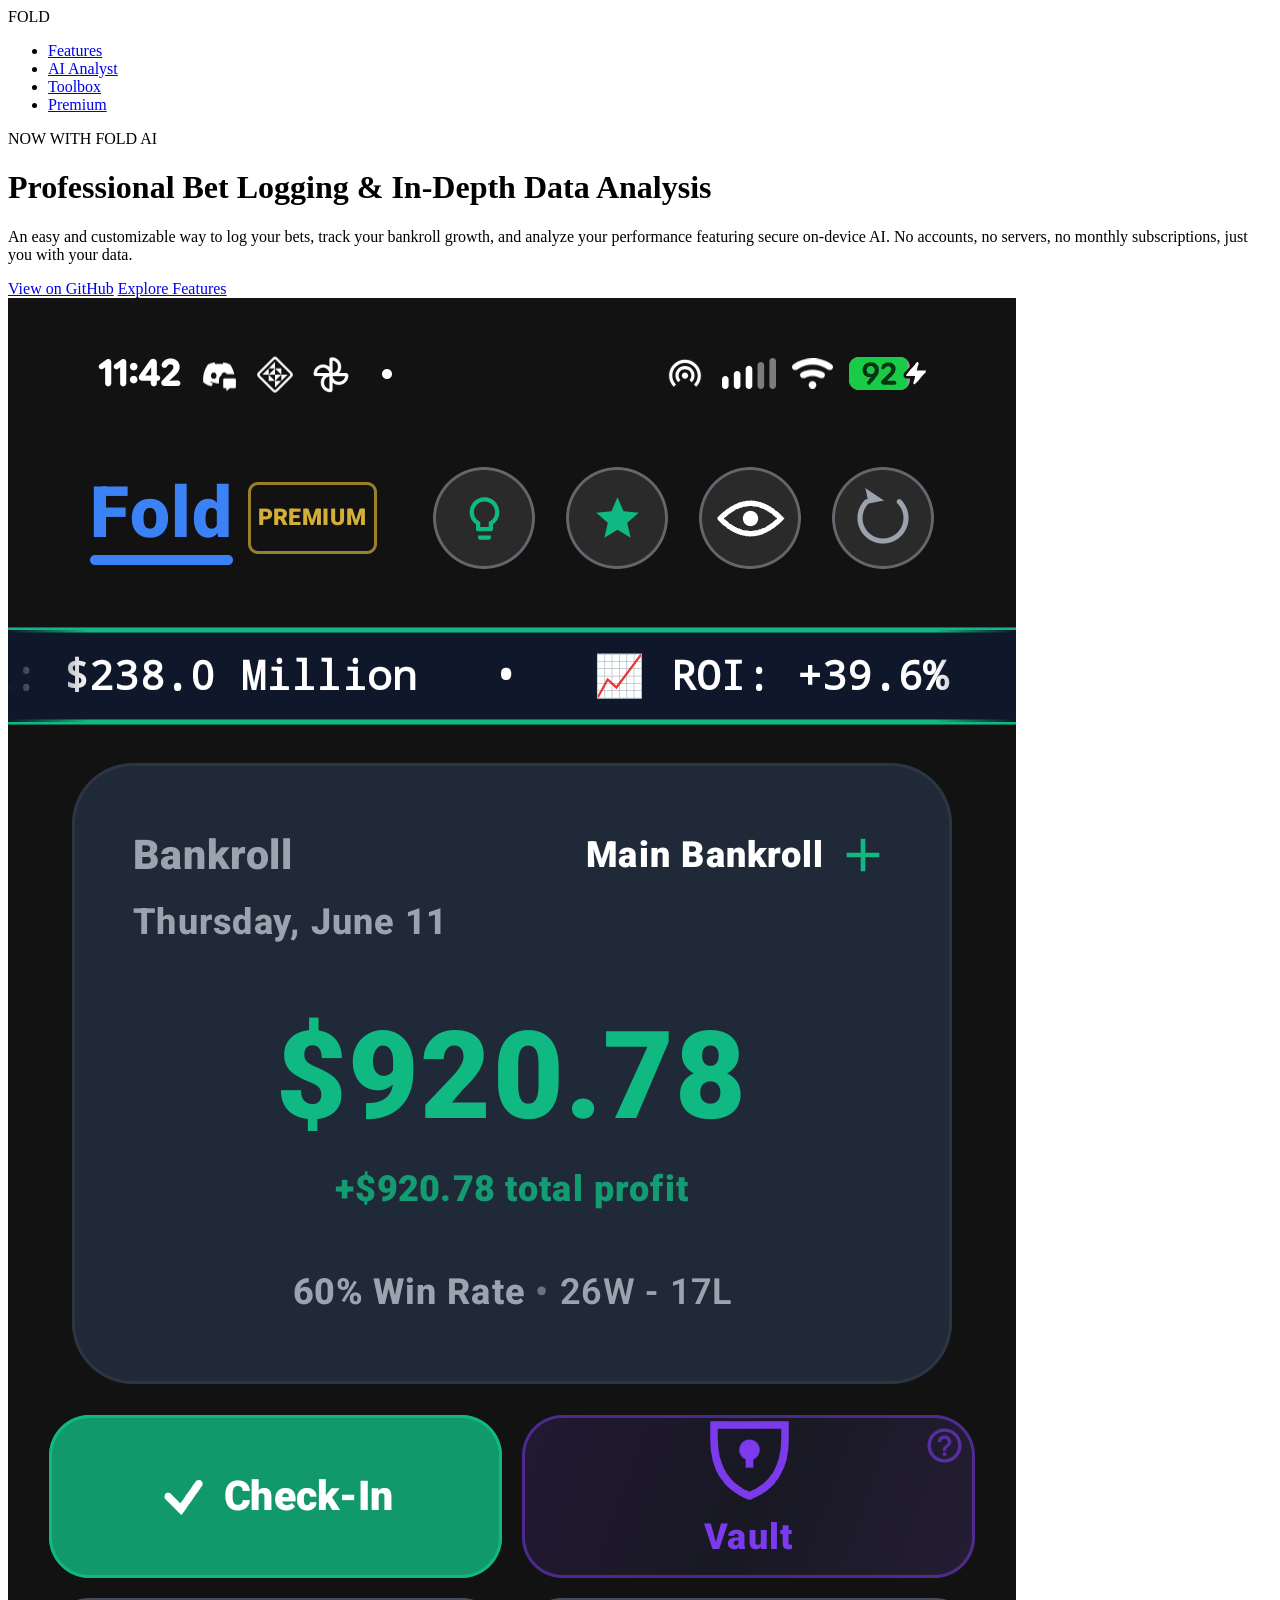
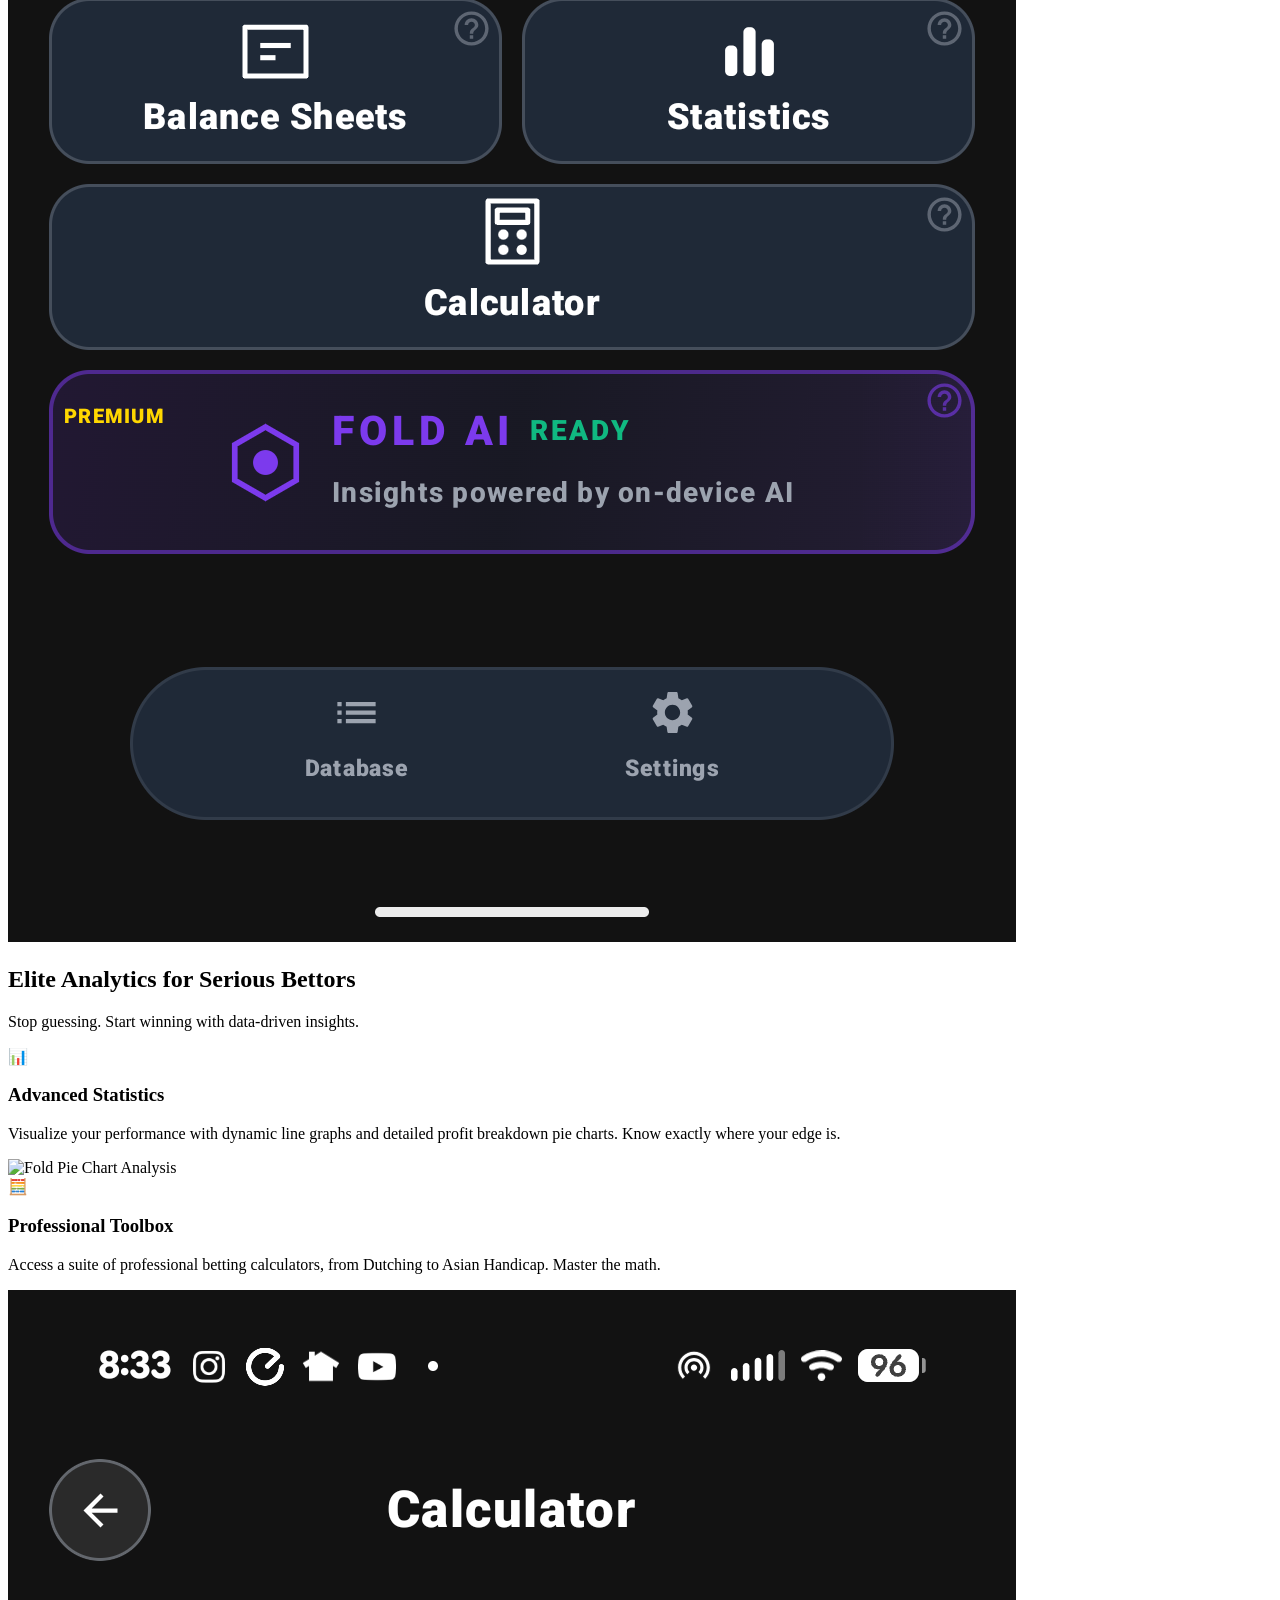
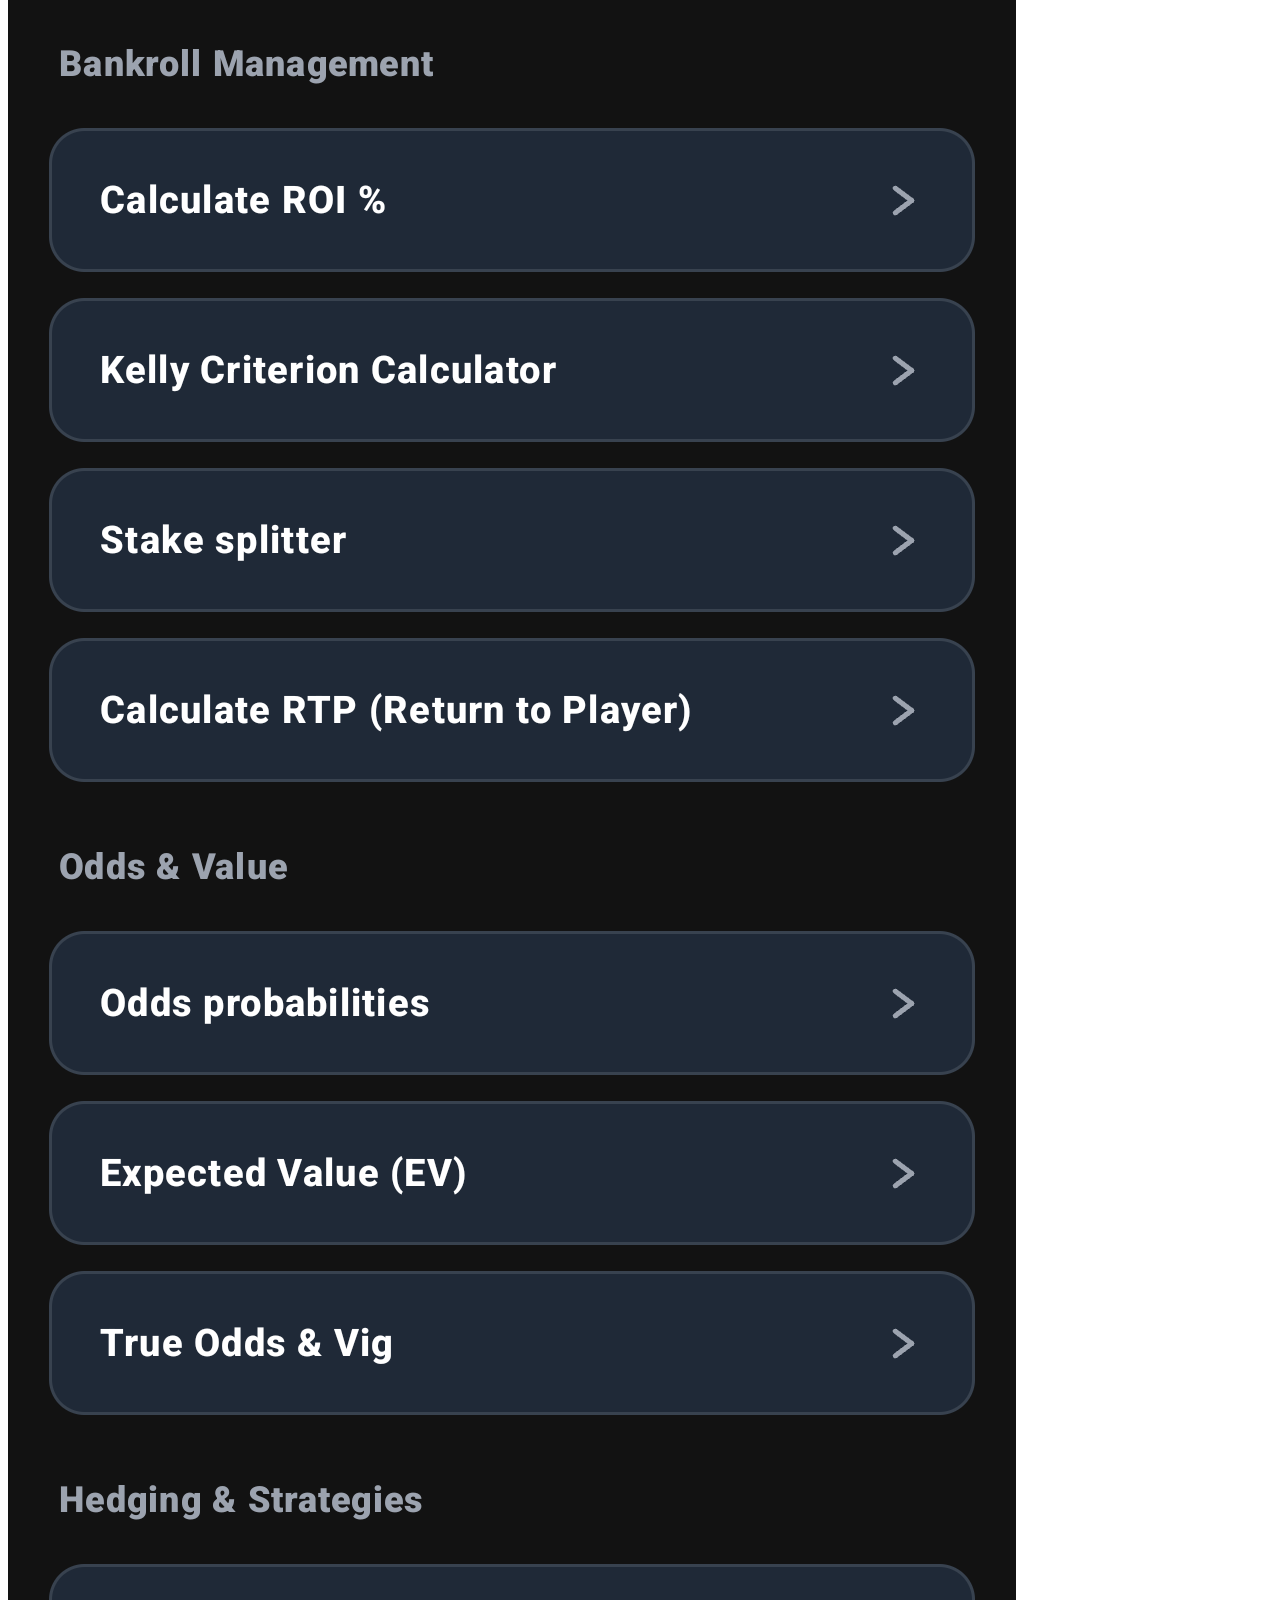
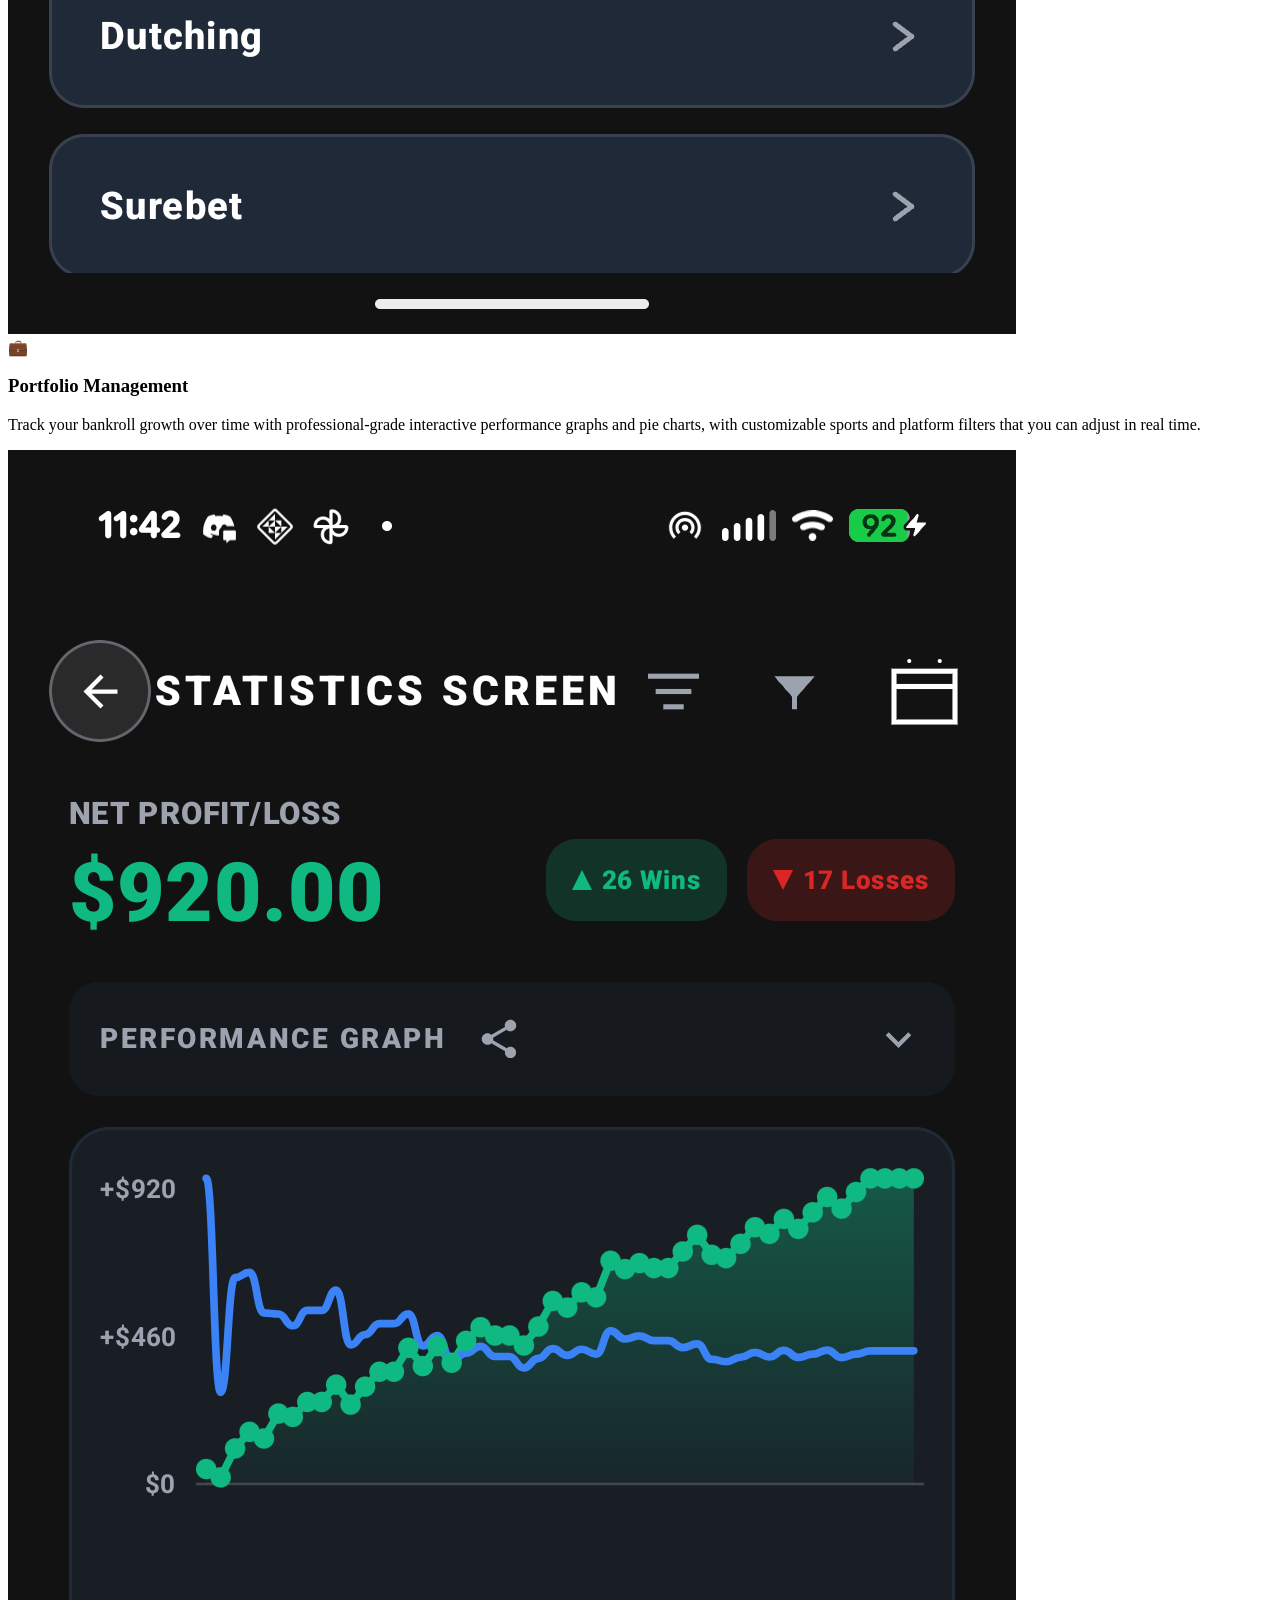
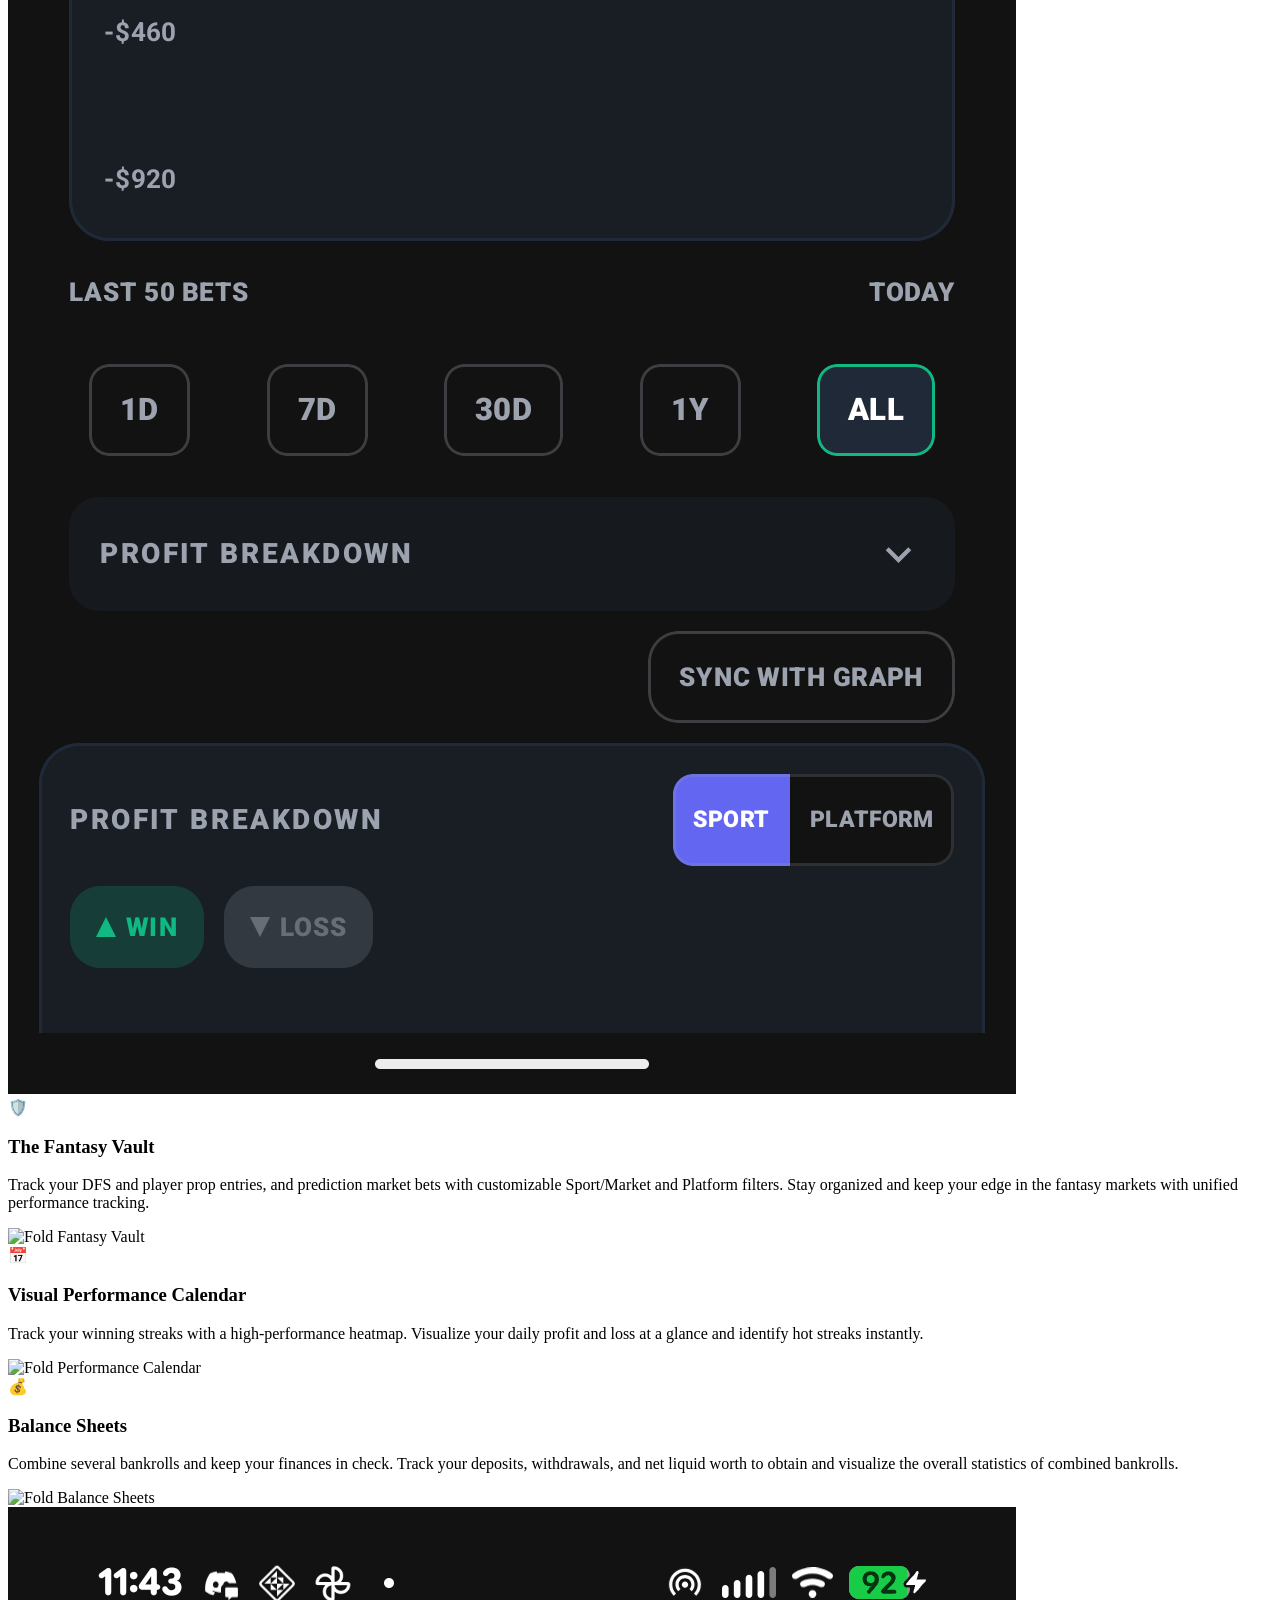
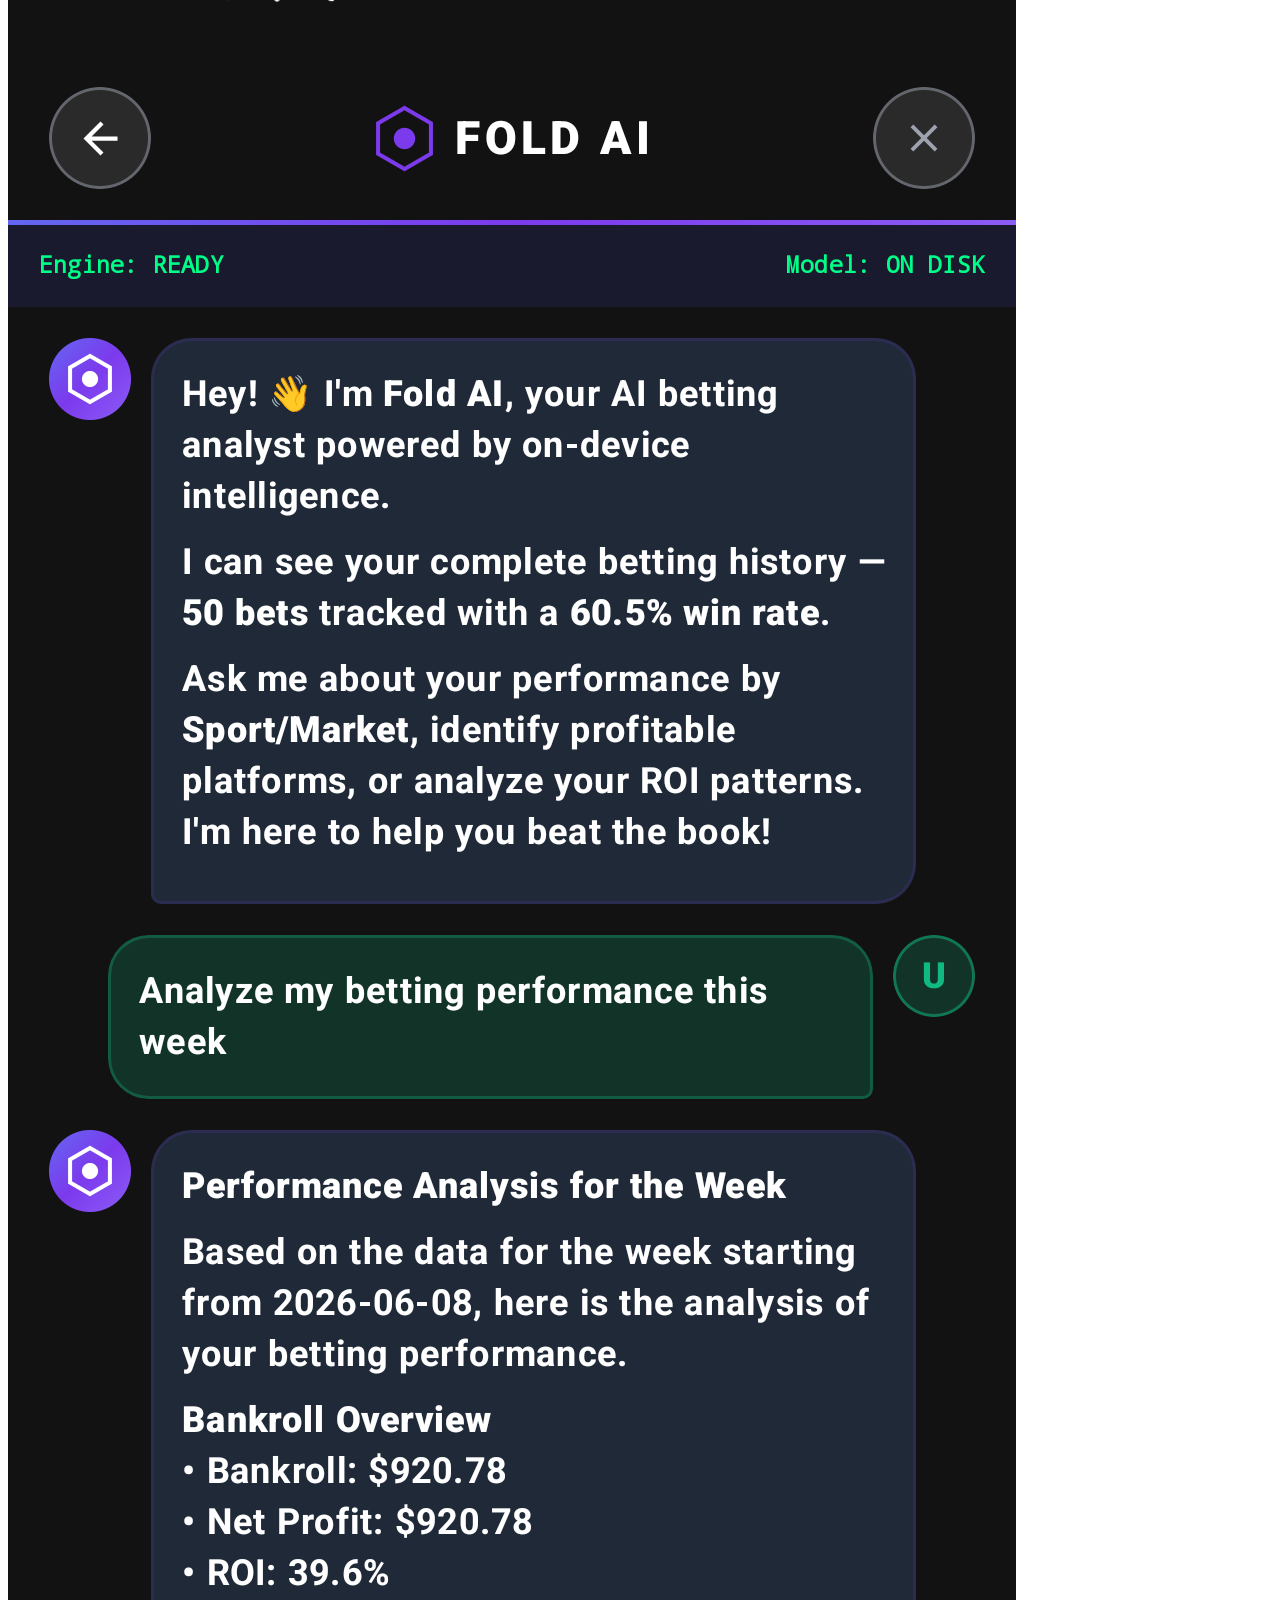
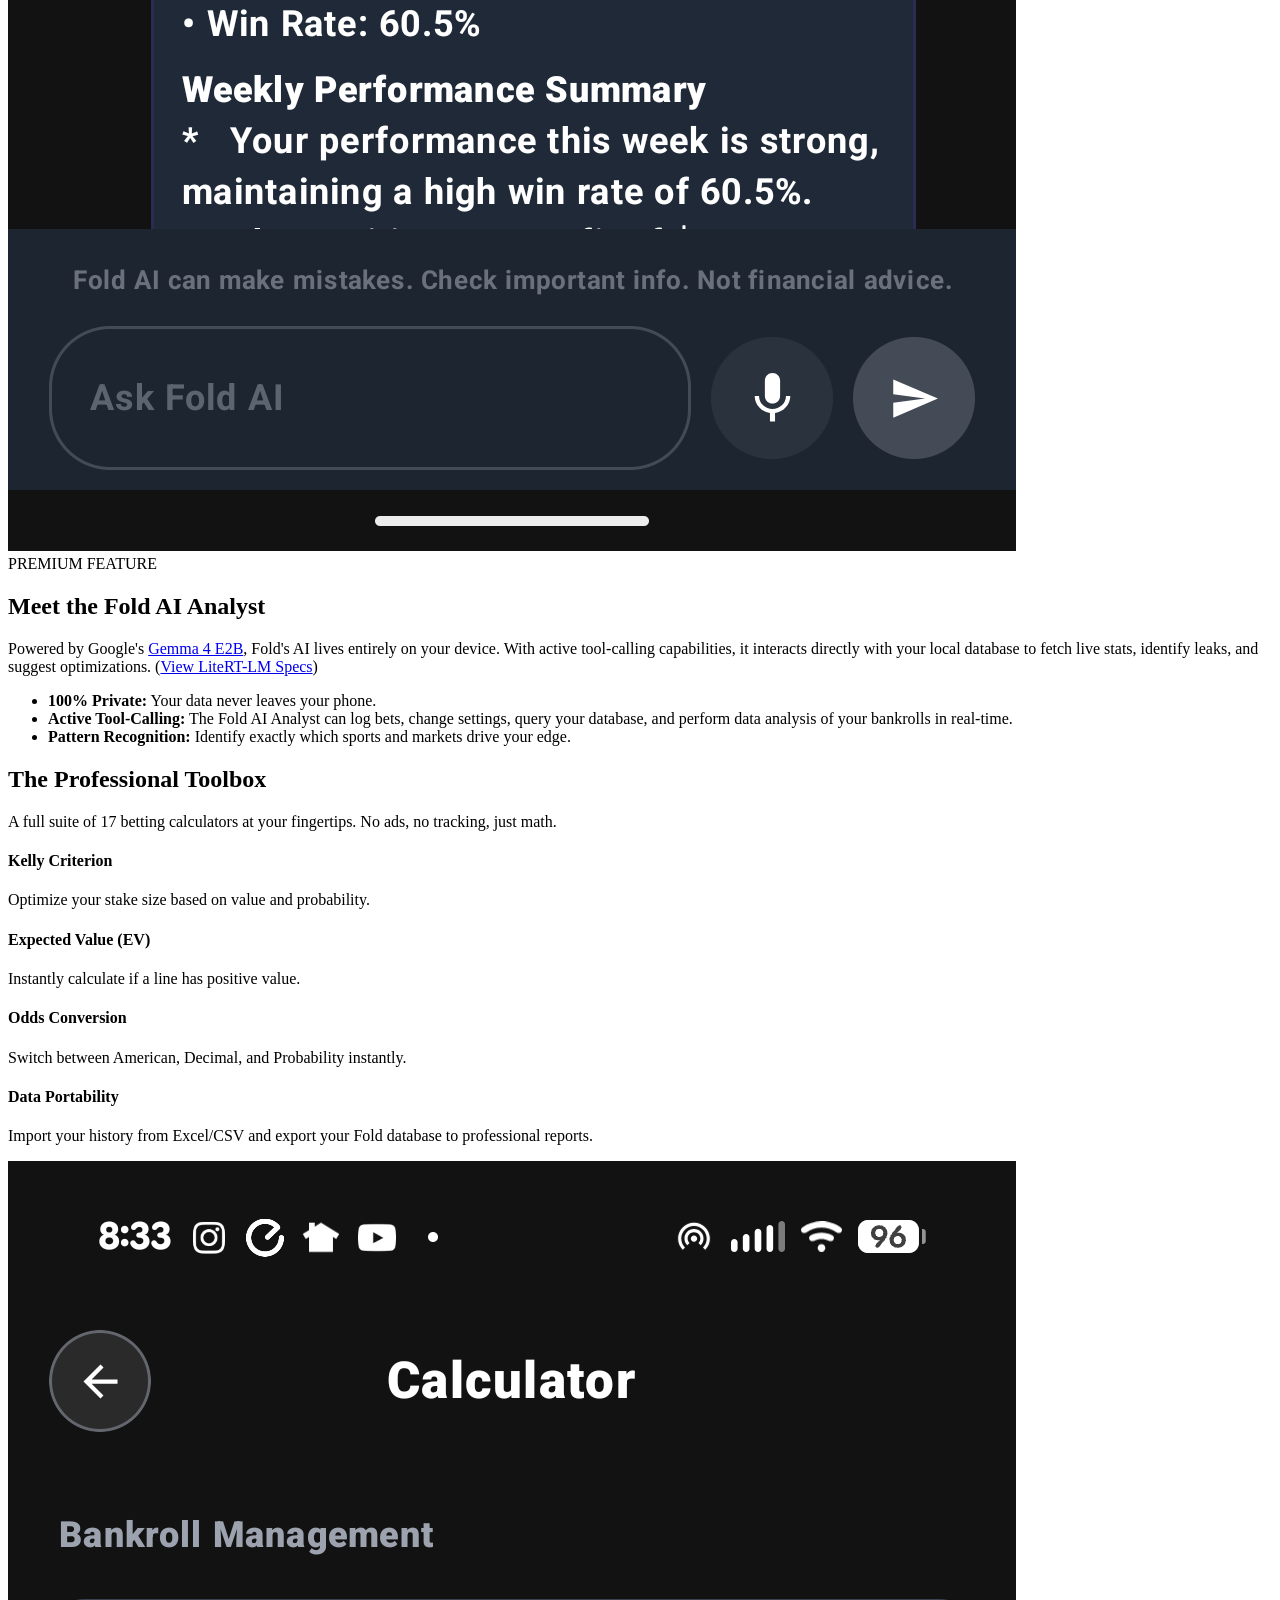
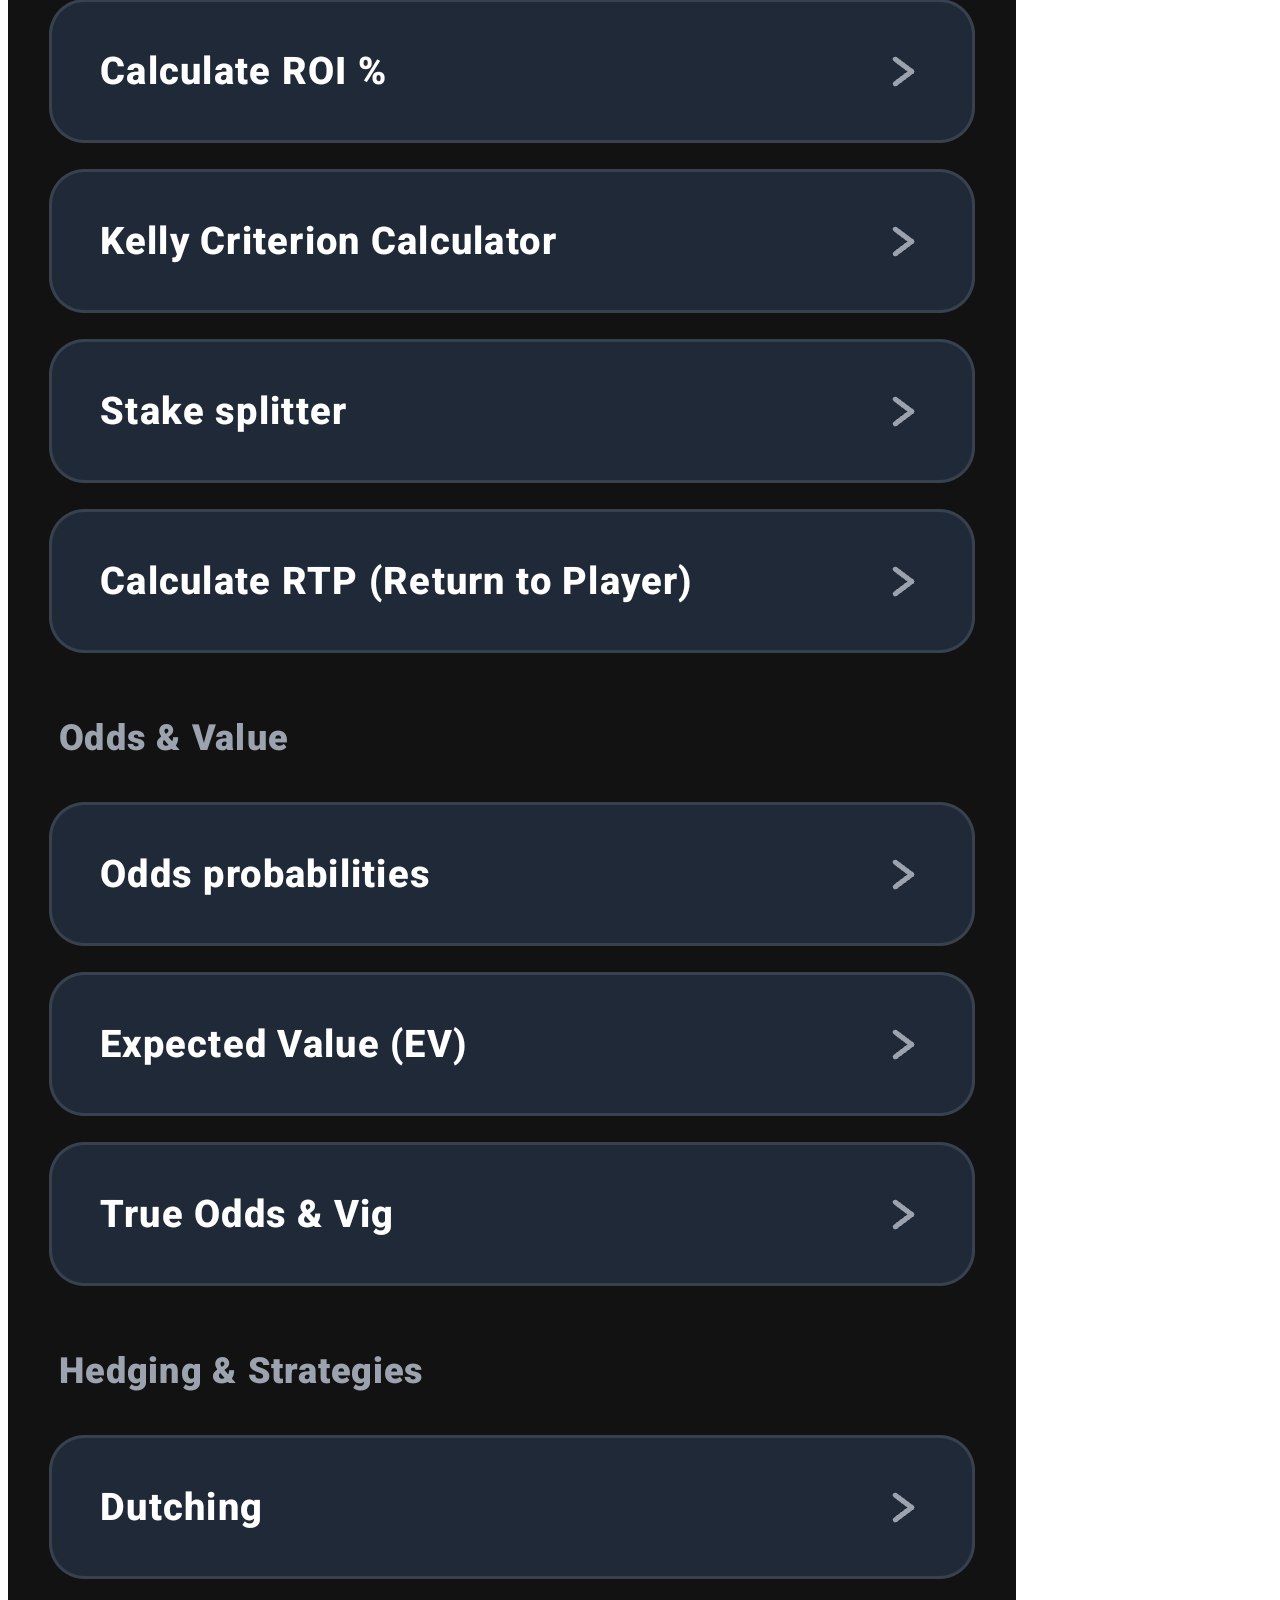
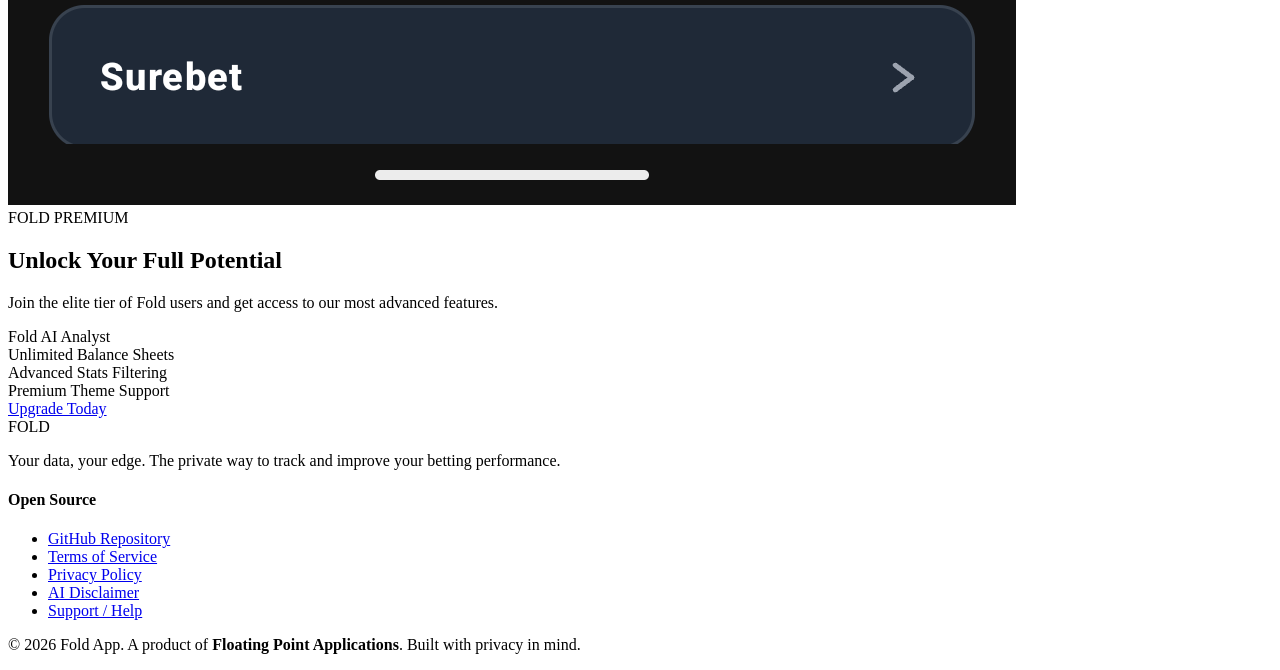
==== commit cfe17626: "Link back to parent company website in footer" ====
--- a/index.html
+++ b/index.html
@@ -191,7 +191,7 @@
                 </div>
             </div>
             <div class="footer-bottom">
-                <p>&copy; 2026 Fold App. Built with privacy in mind.</p>
+                <p>&copy; 2026 Fold App. A product of <a href="https://floatingpointapps.com" target="_blank" style="color: var(--primary-slate); text-decoration: none; font-weight: 600;">Floating Point Applications</a>. Built with privacy in mind.</p>
             </div>
         </div>
     </footer>
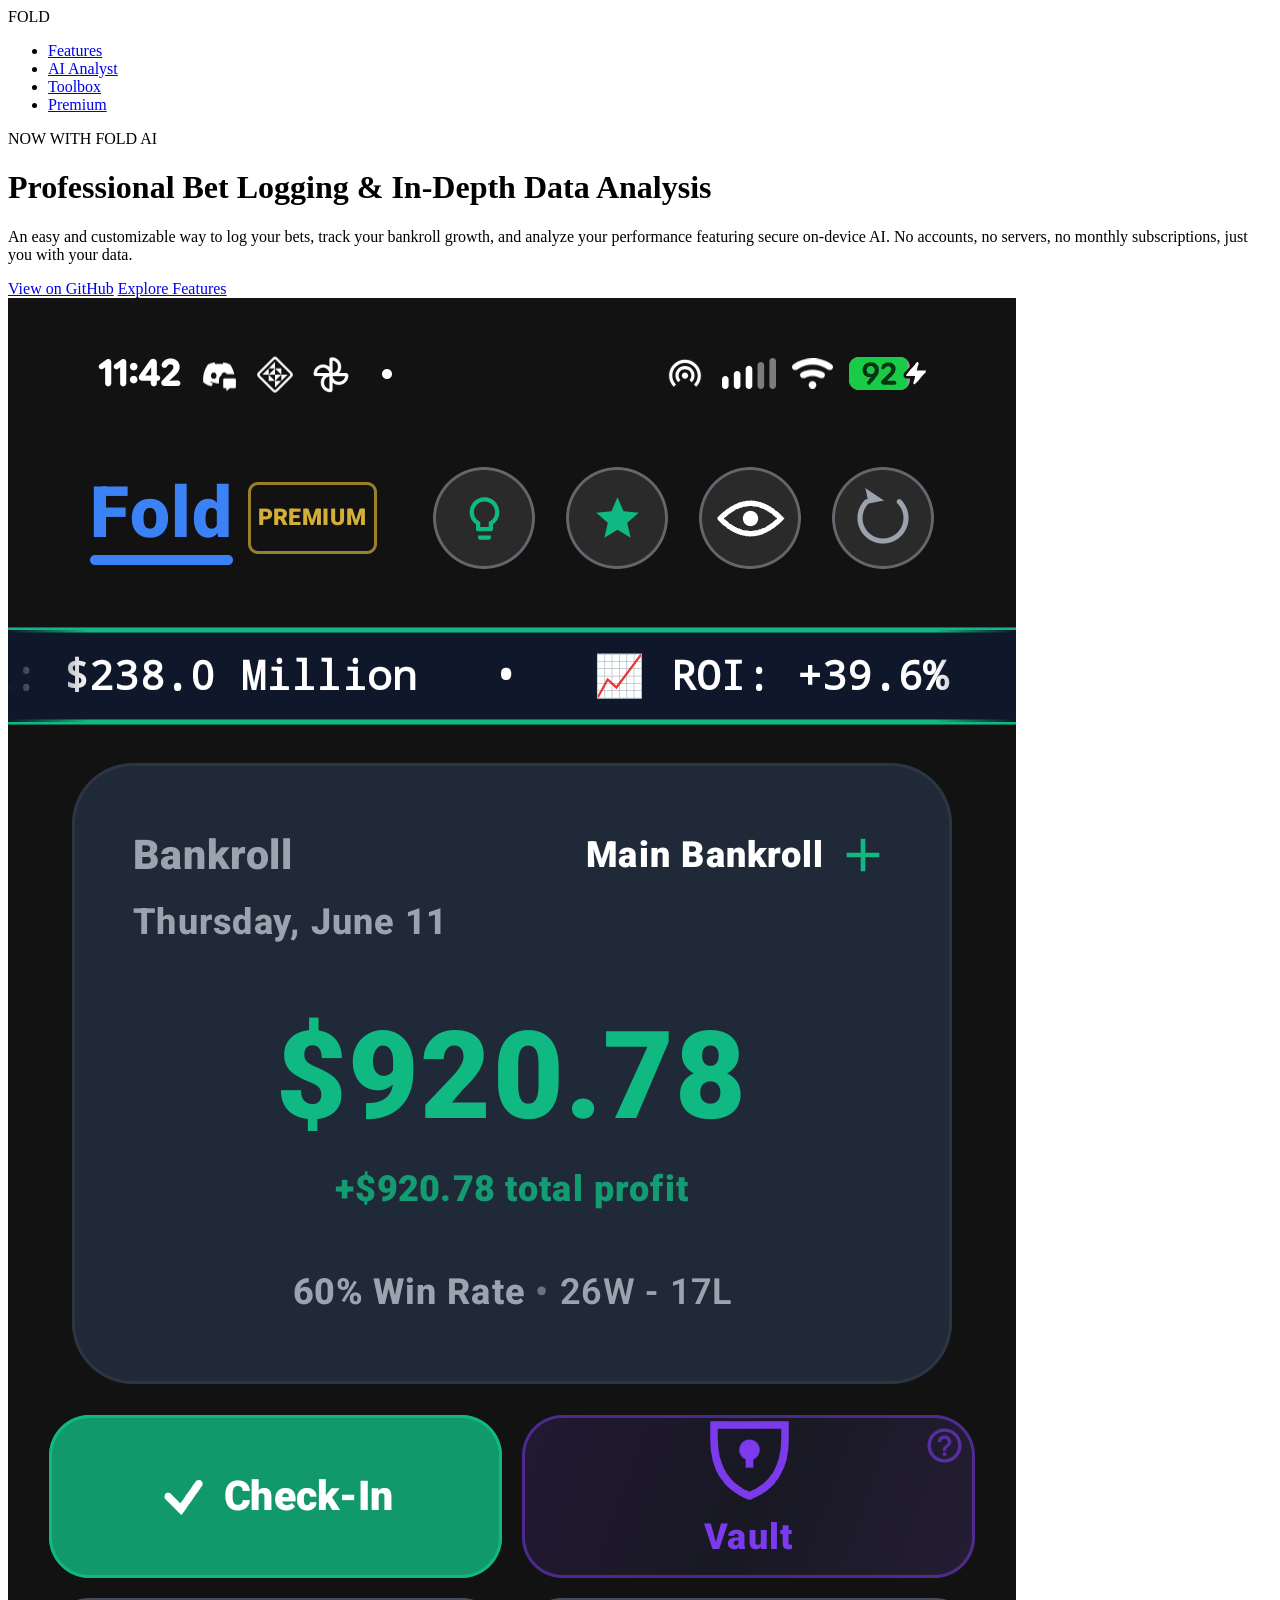
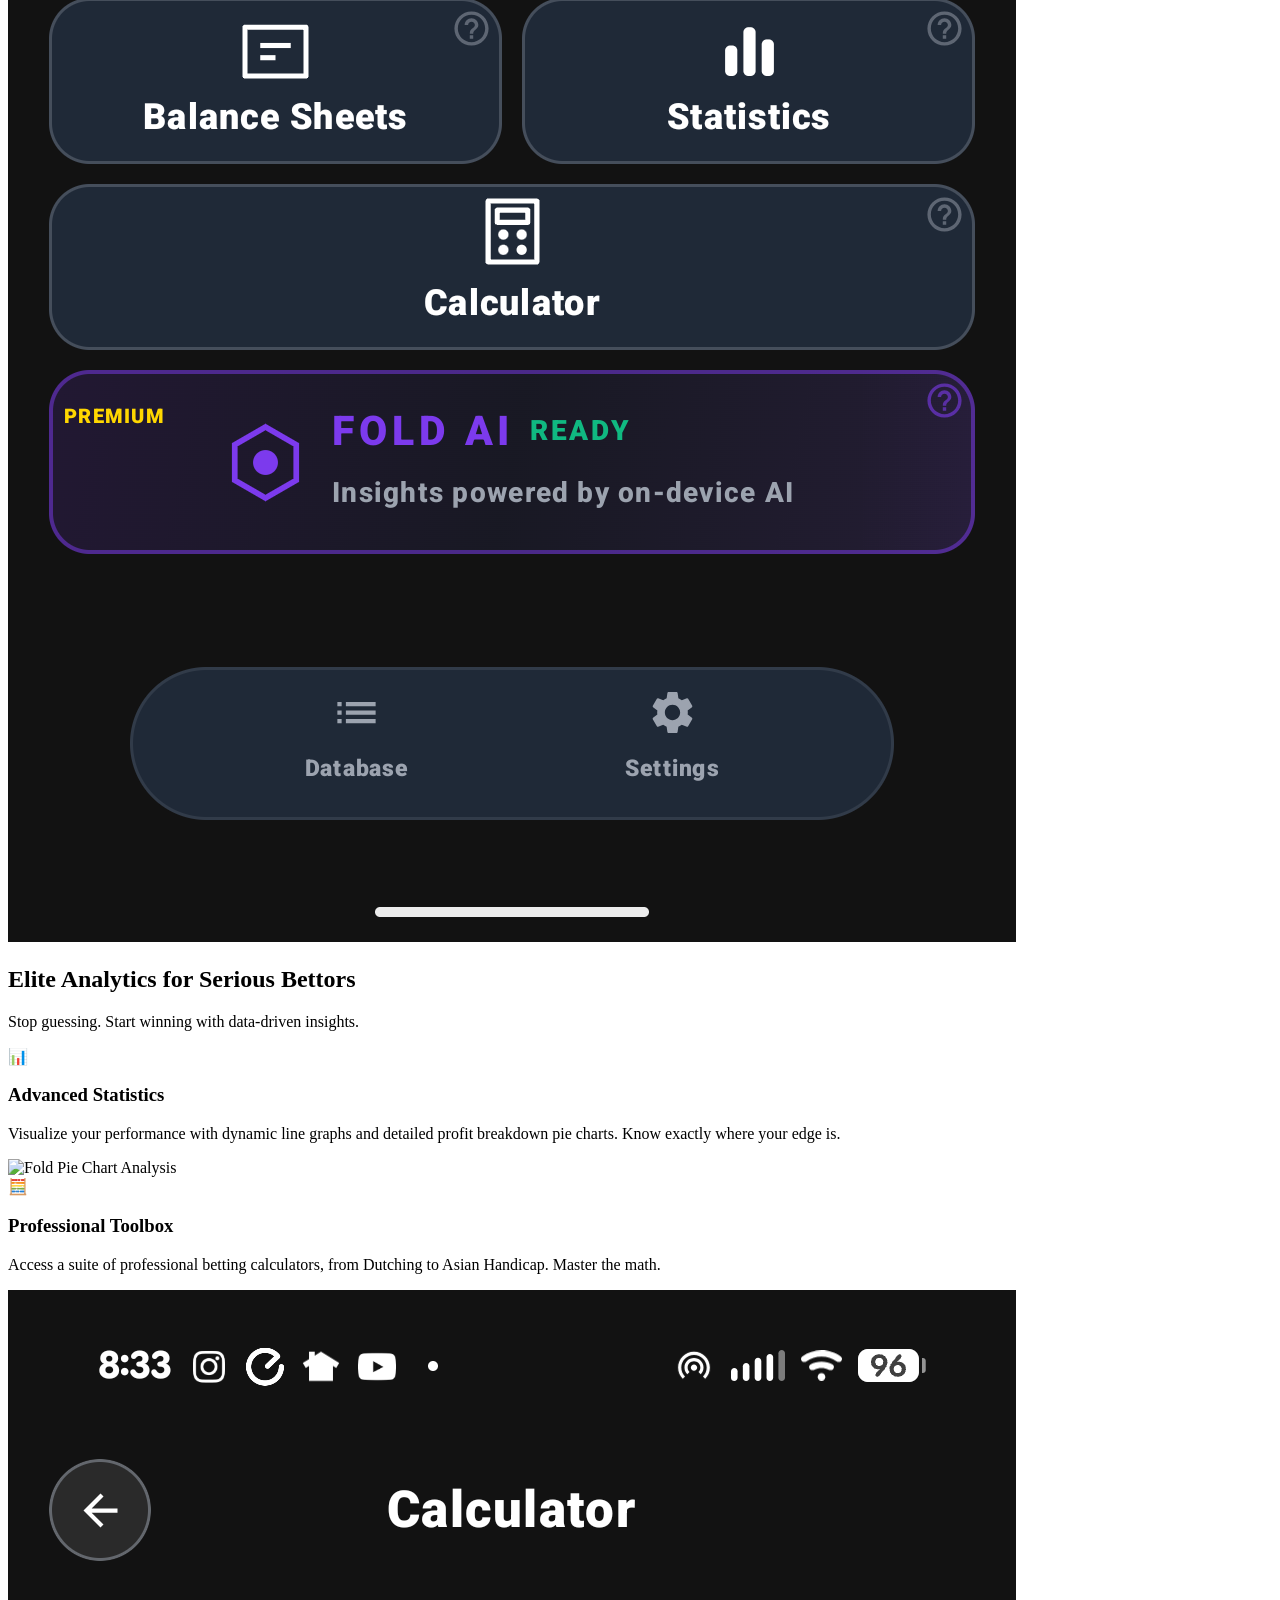
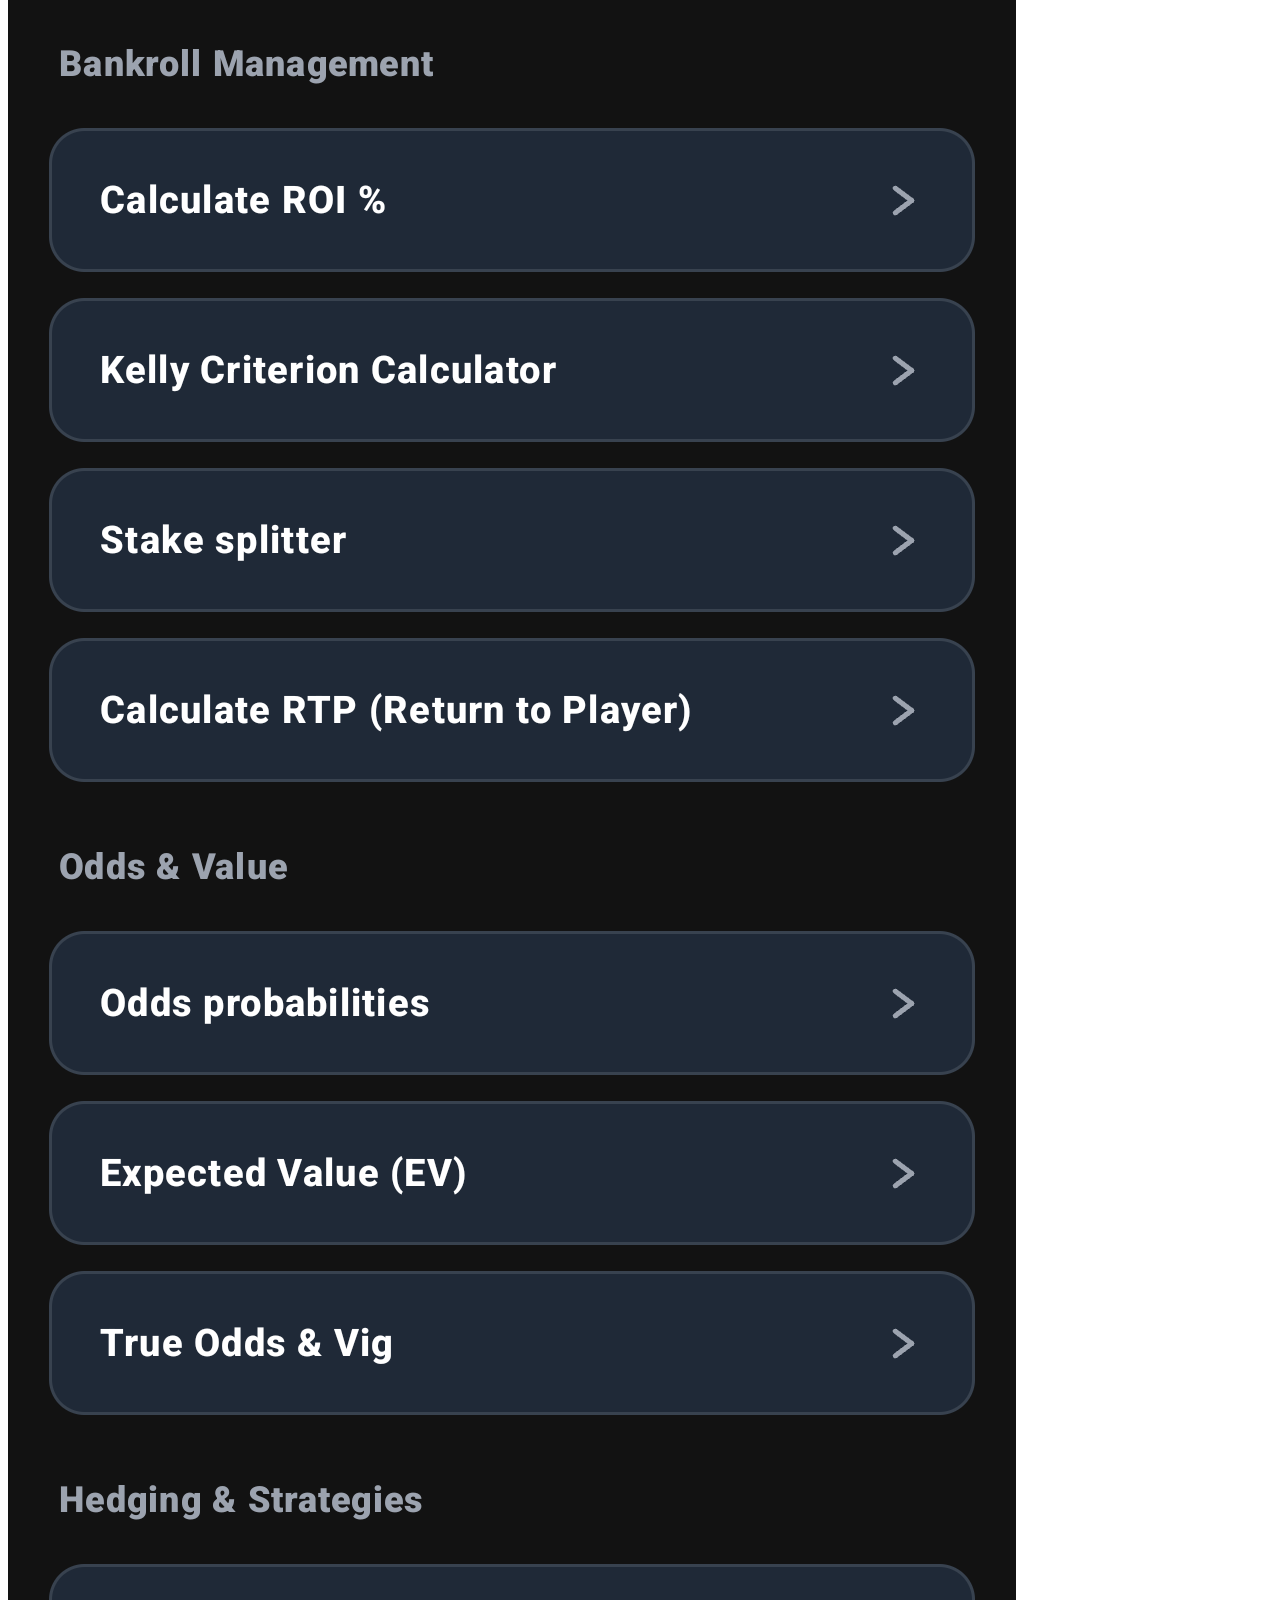
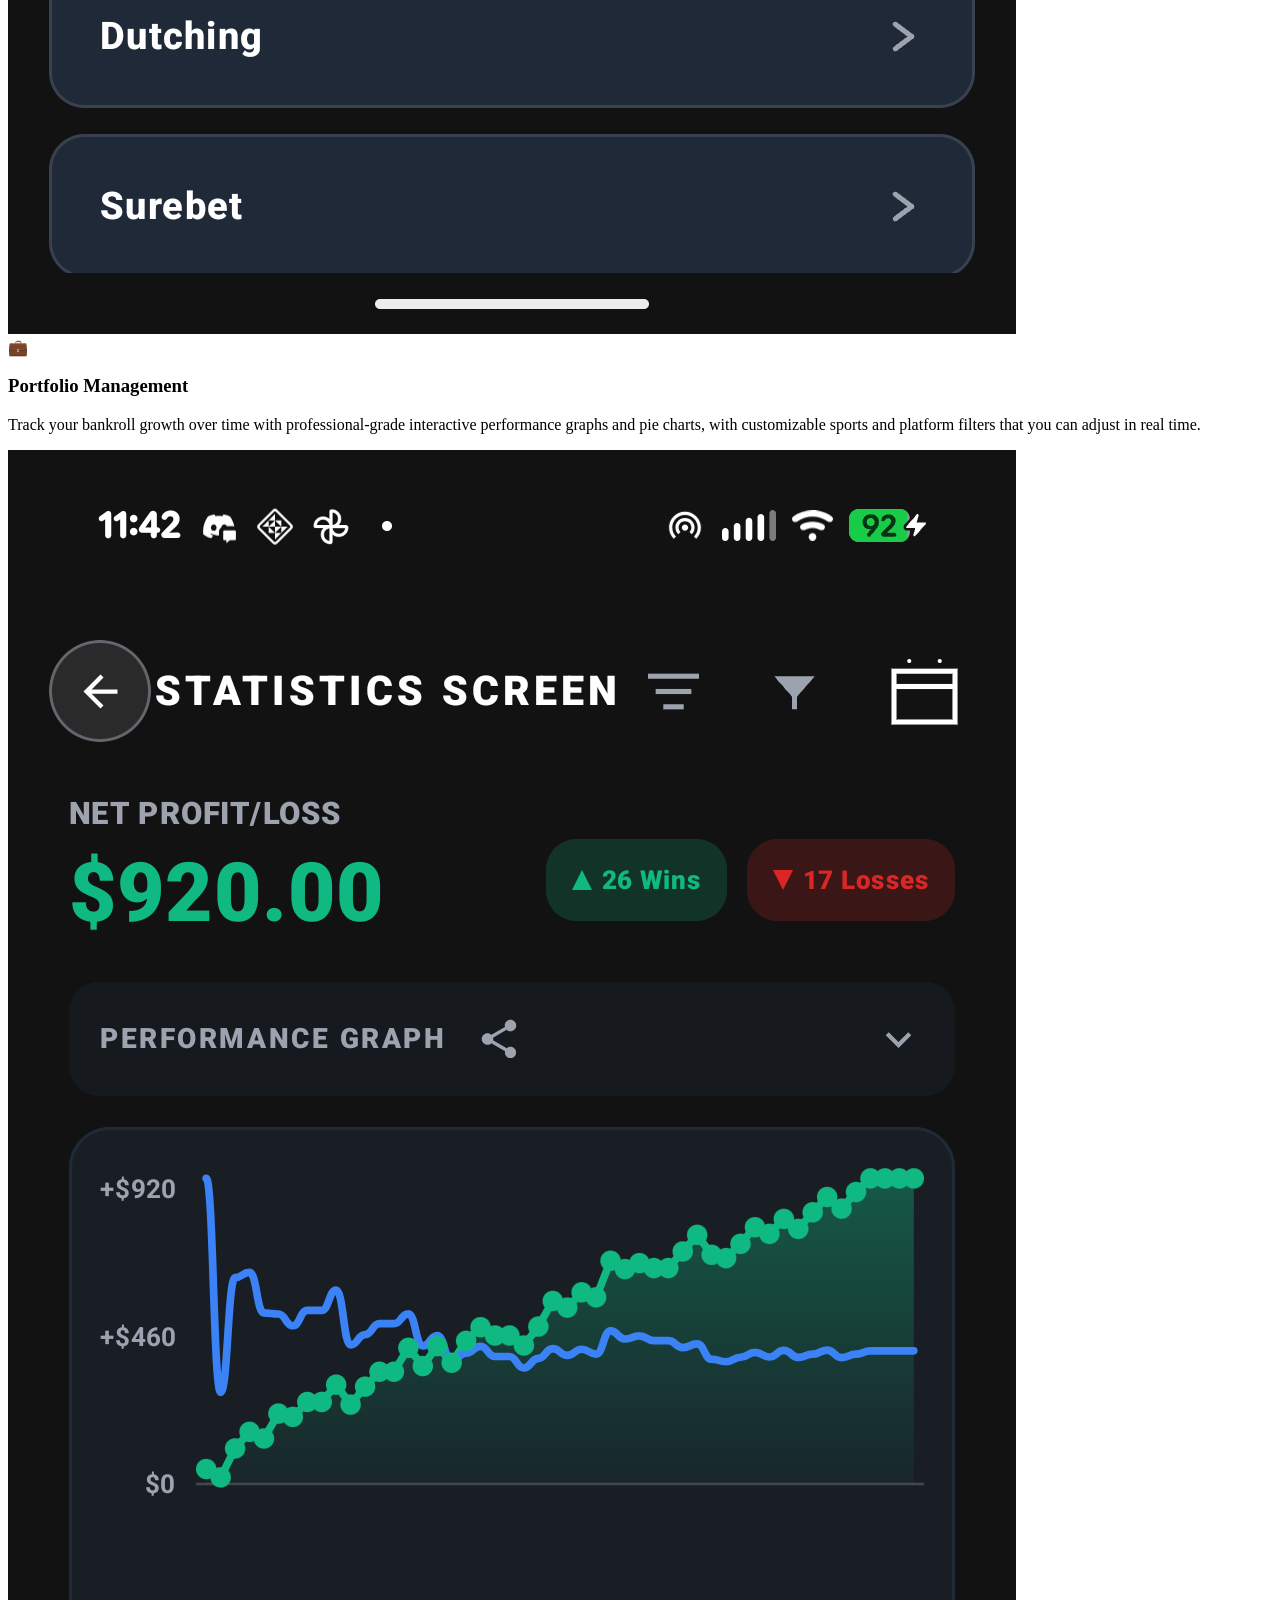
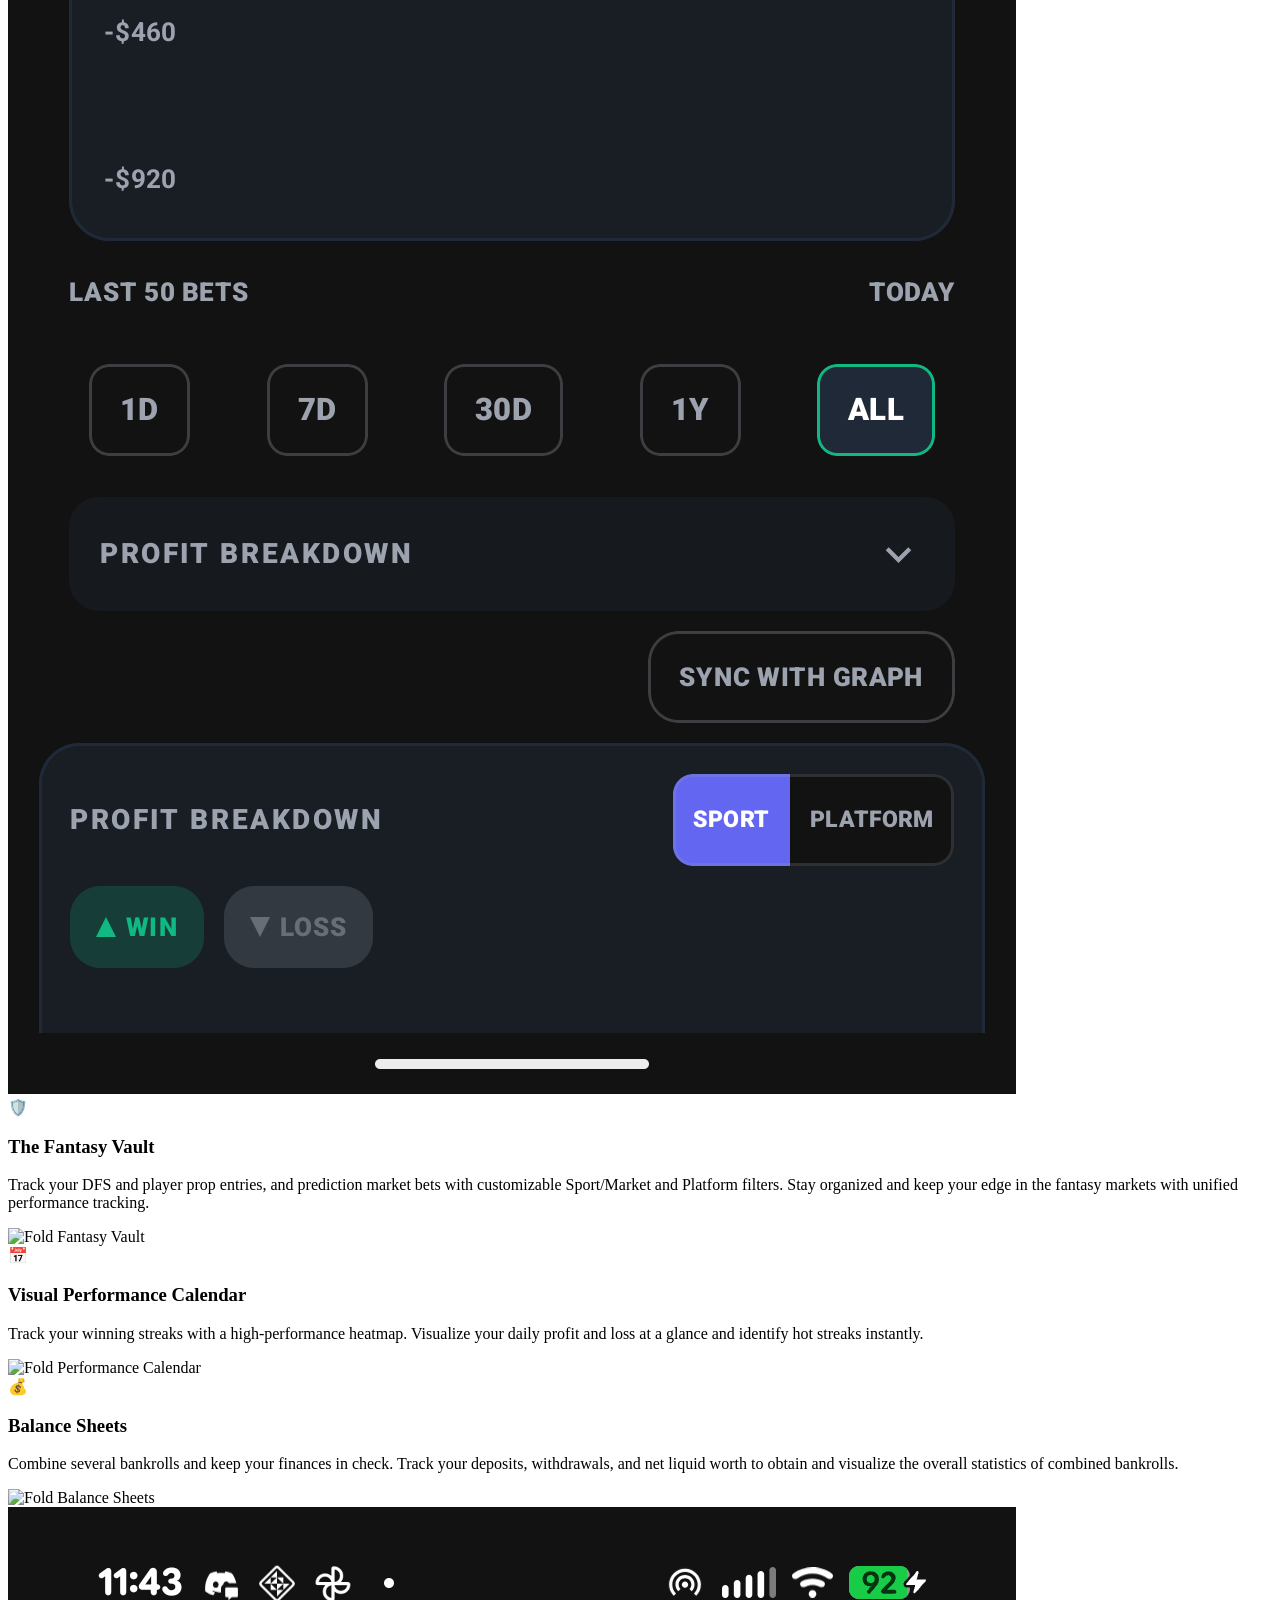
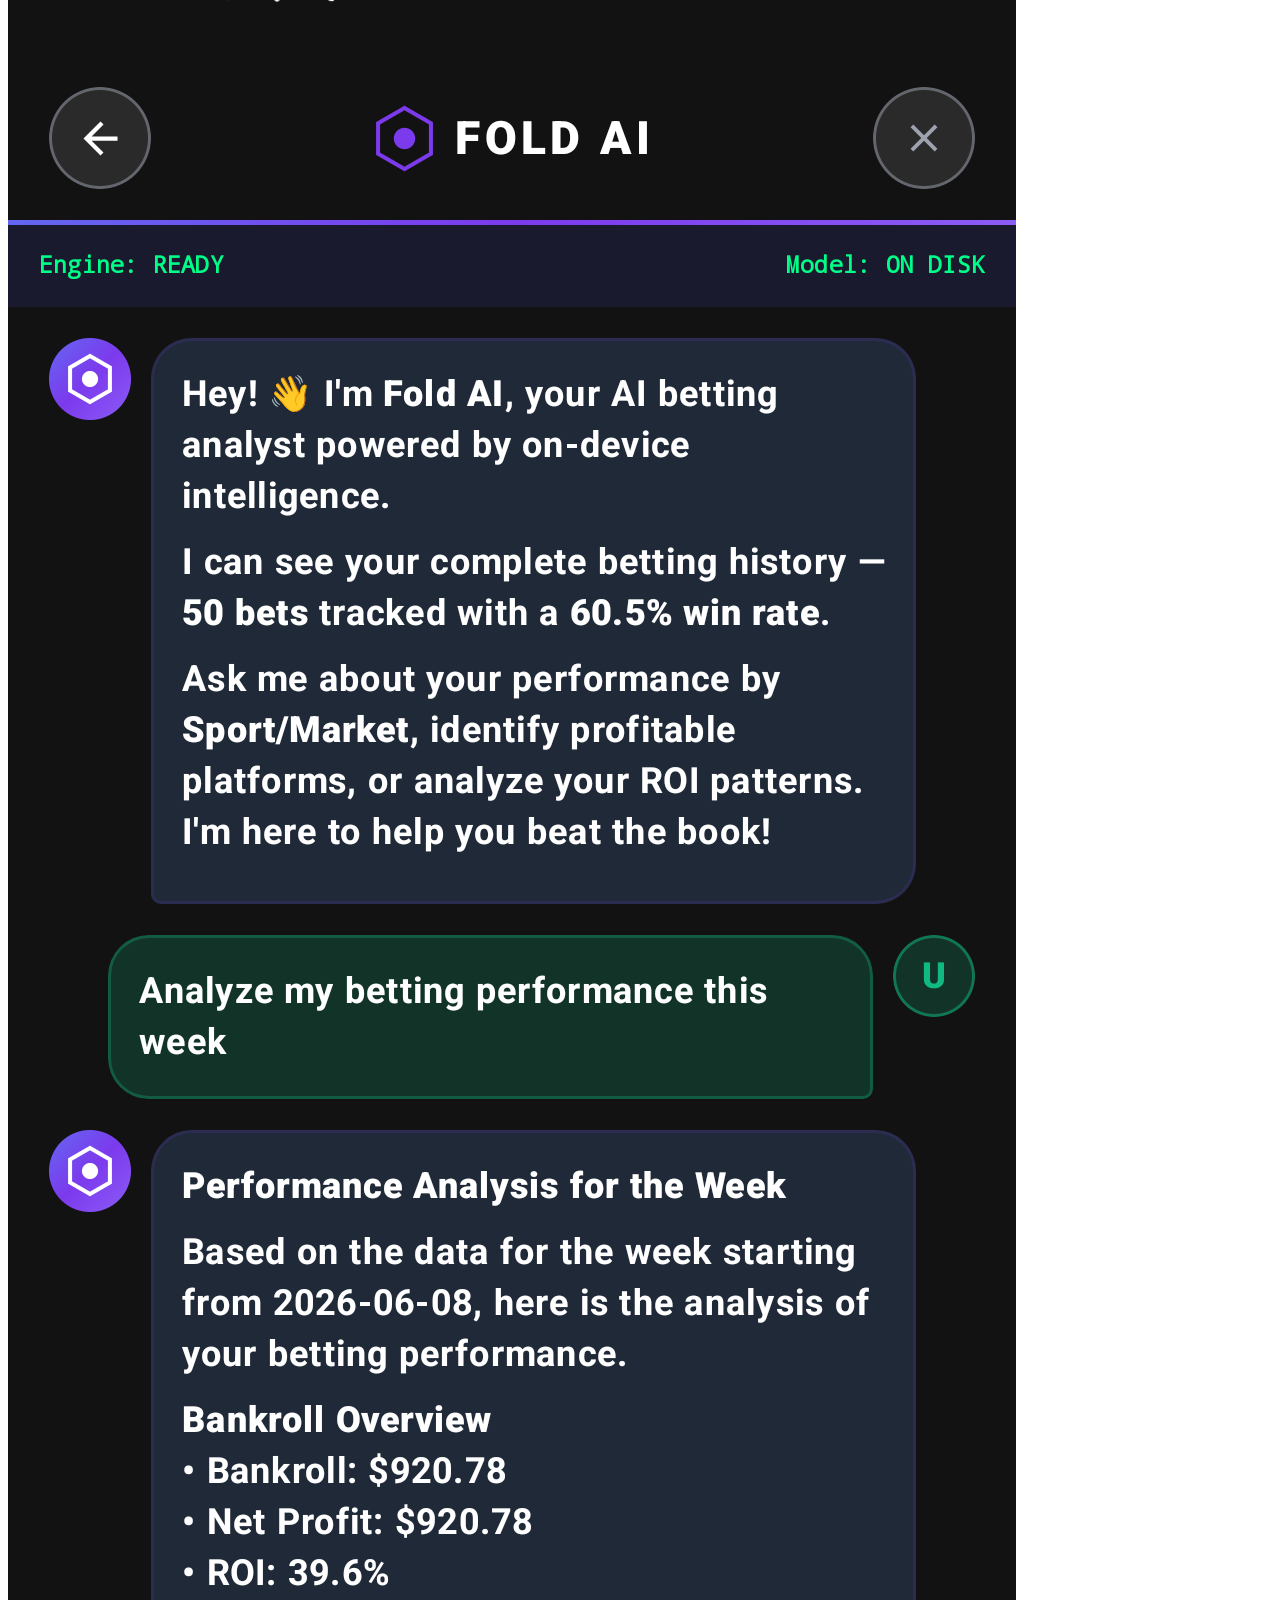
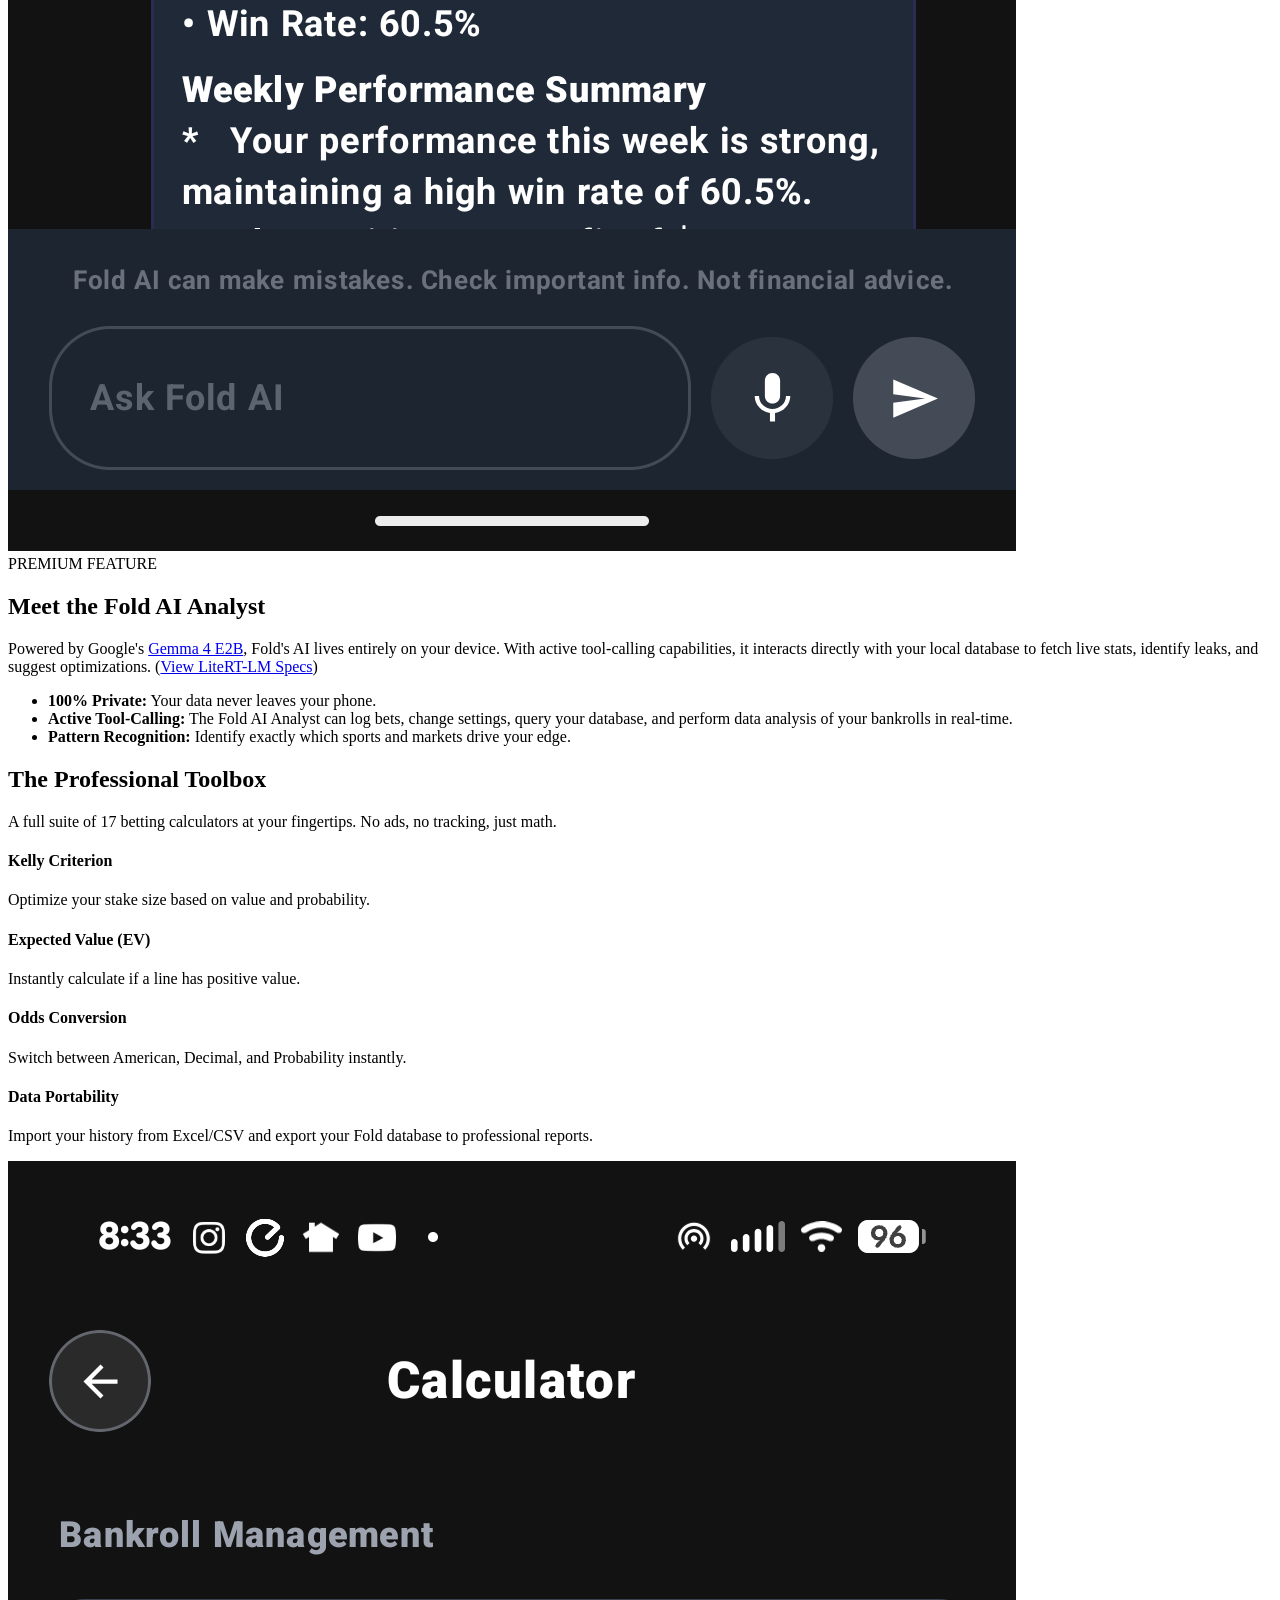
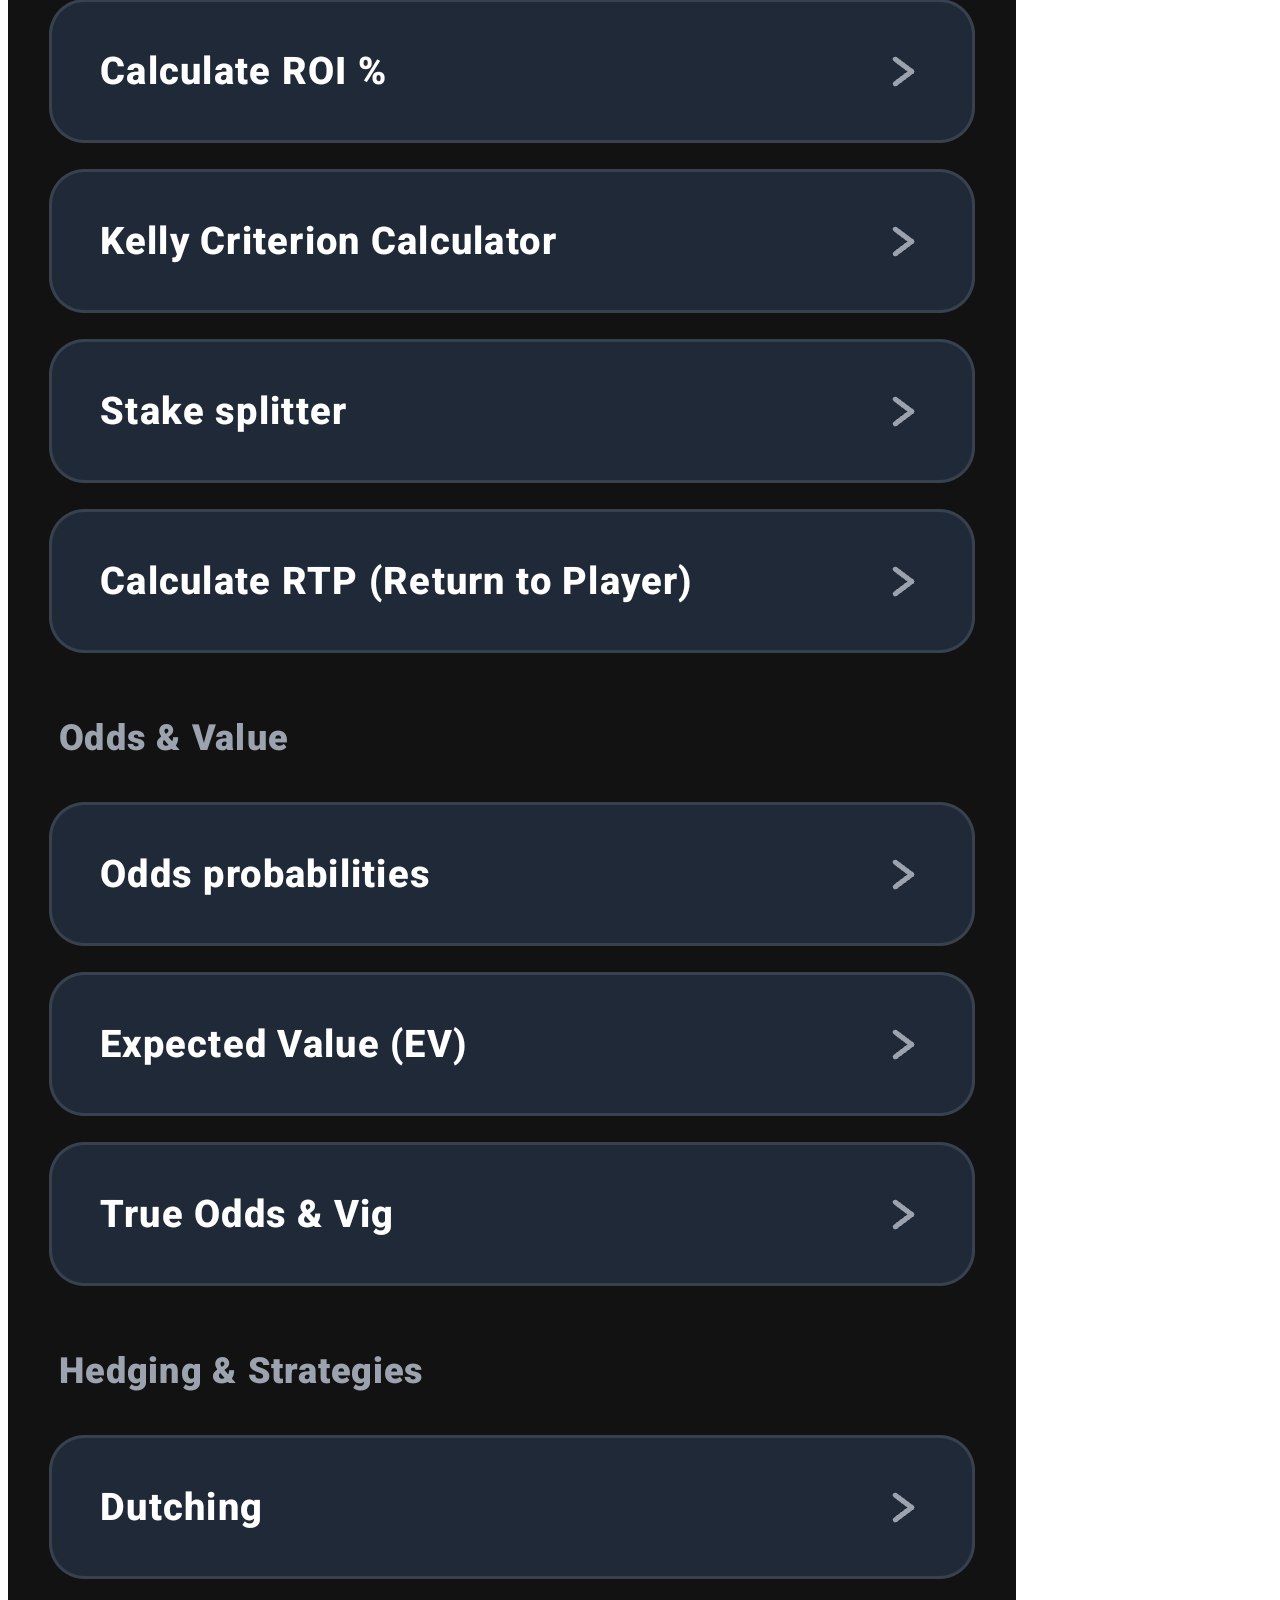
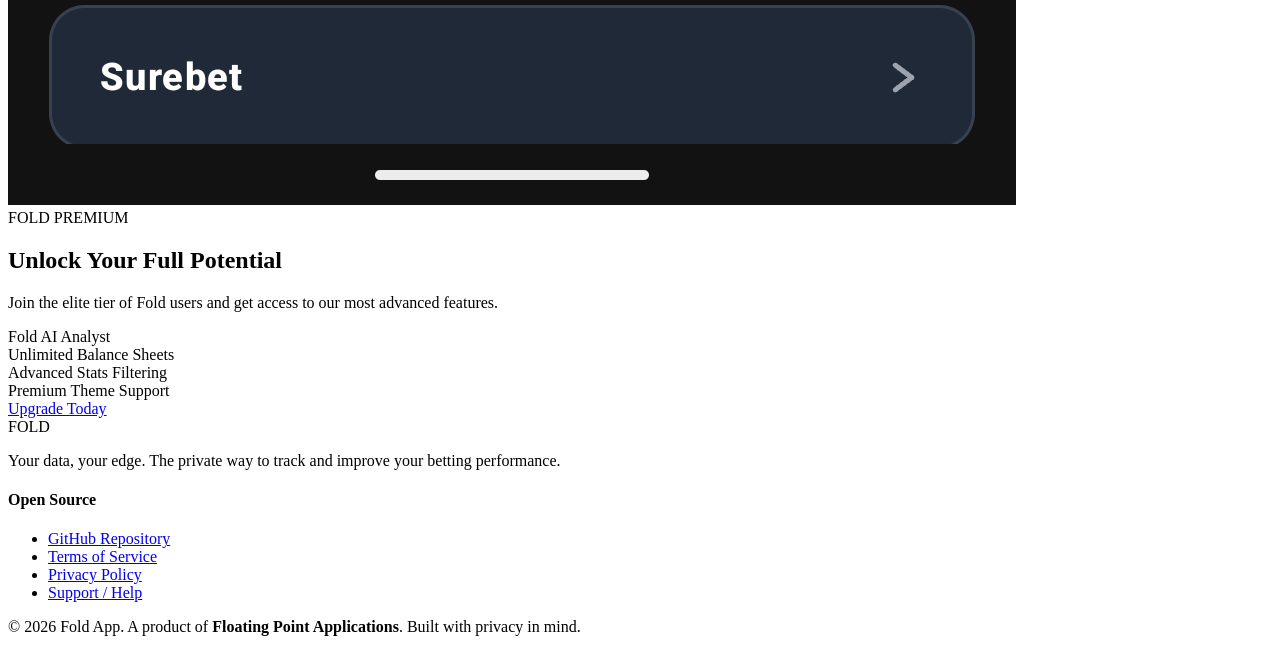
==== commit 1d9cfd04: "Remove AI Disclaimer link, already covered in company Terms of Service" ====
--- a/index.html
+++ b/index.html
@@ -183,9 +183,8 @@
                     <h4>Open Source</h4>
                     <ul>
                         <li><a href="https://github.com/FloatingPointApplications/Fold">GitHub Repository</a></li>
-                        <li><a href="terms.html">Terms of Service</a></li>
-                        <li><a href="privacy.html">Privacy Policy</a></li>
-                        <li><a href="disclaimer.html">AI Disclaimer</a></li>
+                        <li><a href="https://floatingpointapps.com/terms.html" target="_blank">Terms of Service</a></li>
+                        <li><a href="https://floatingpointapps.com/privacy.html" target="_blank">Privacy Policy</a></li>
                         <li><a href="support.html">Support / Help</a></li>
                     </ul>
                 </div>
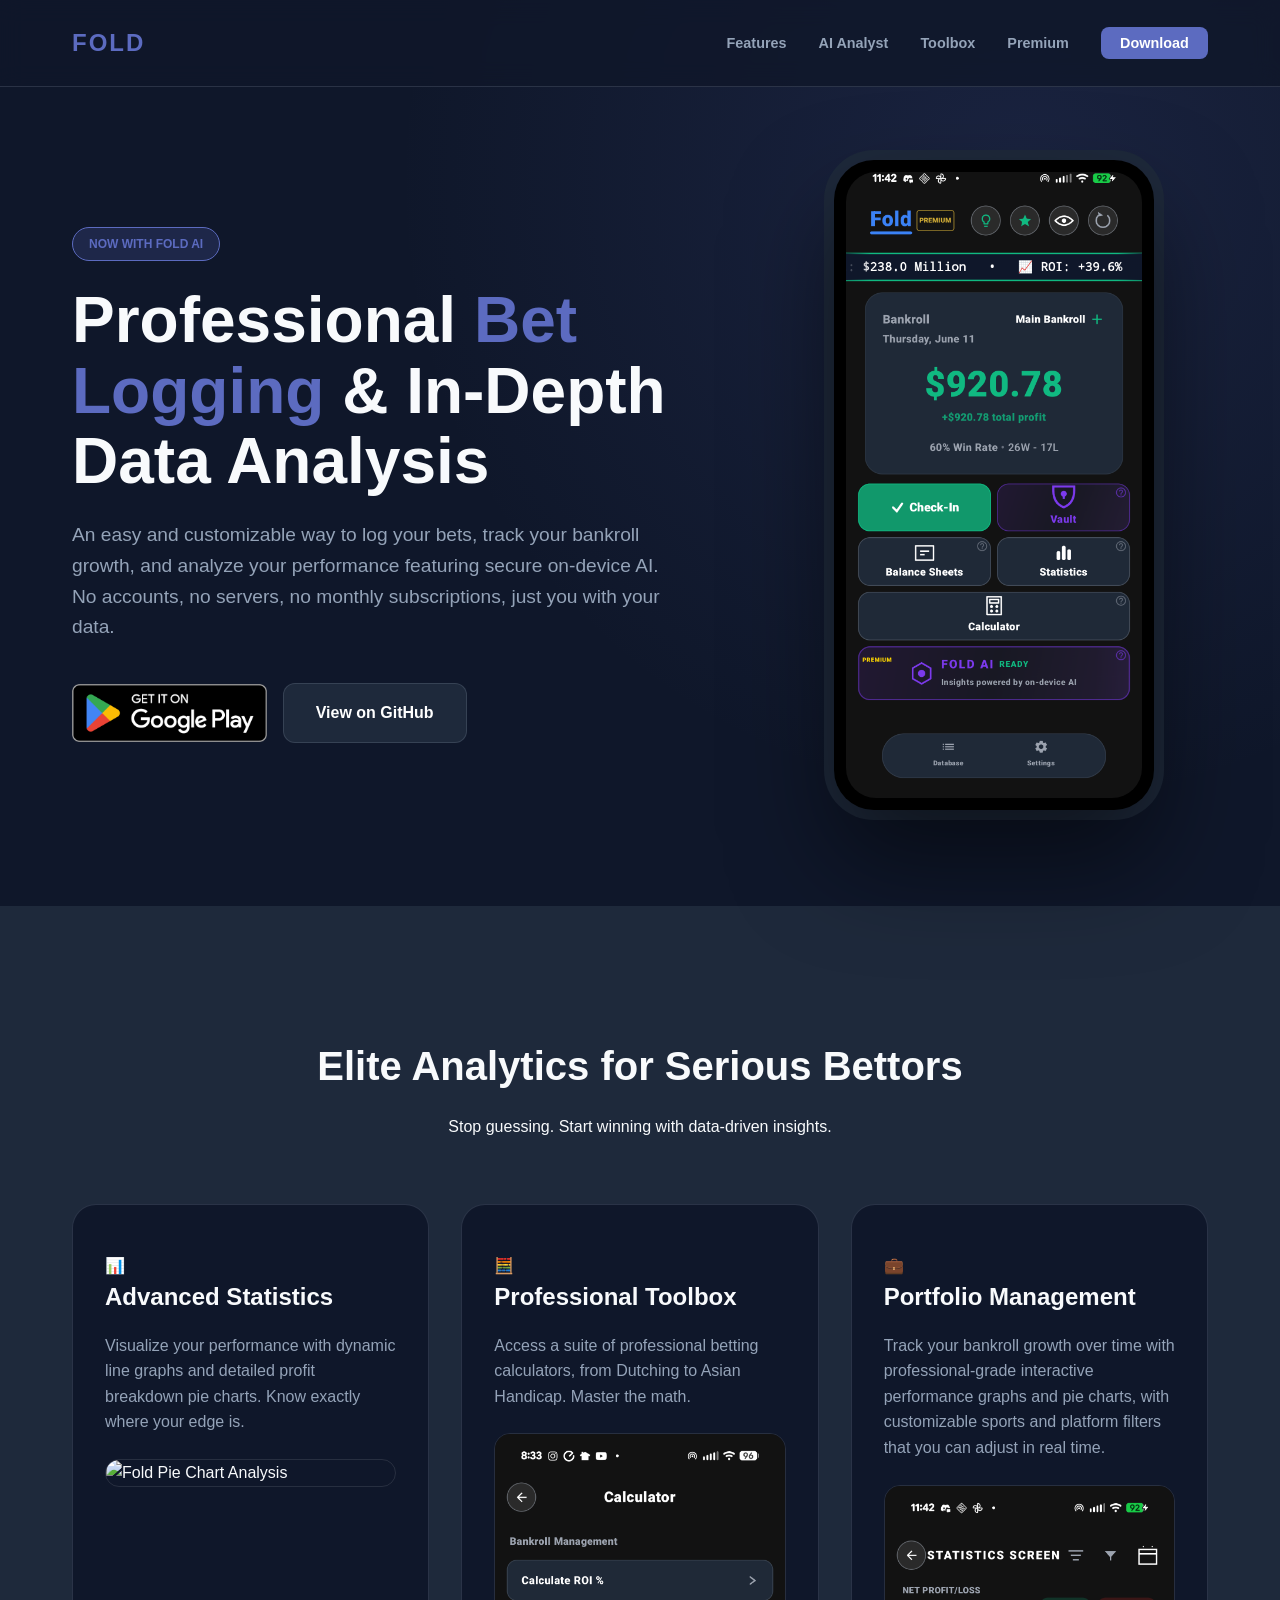
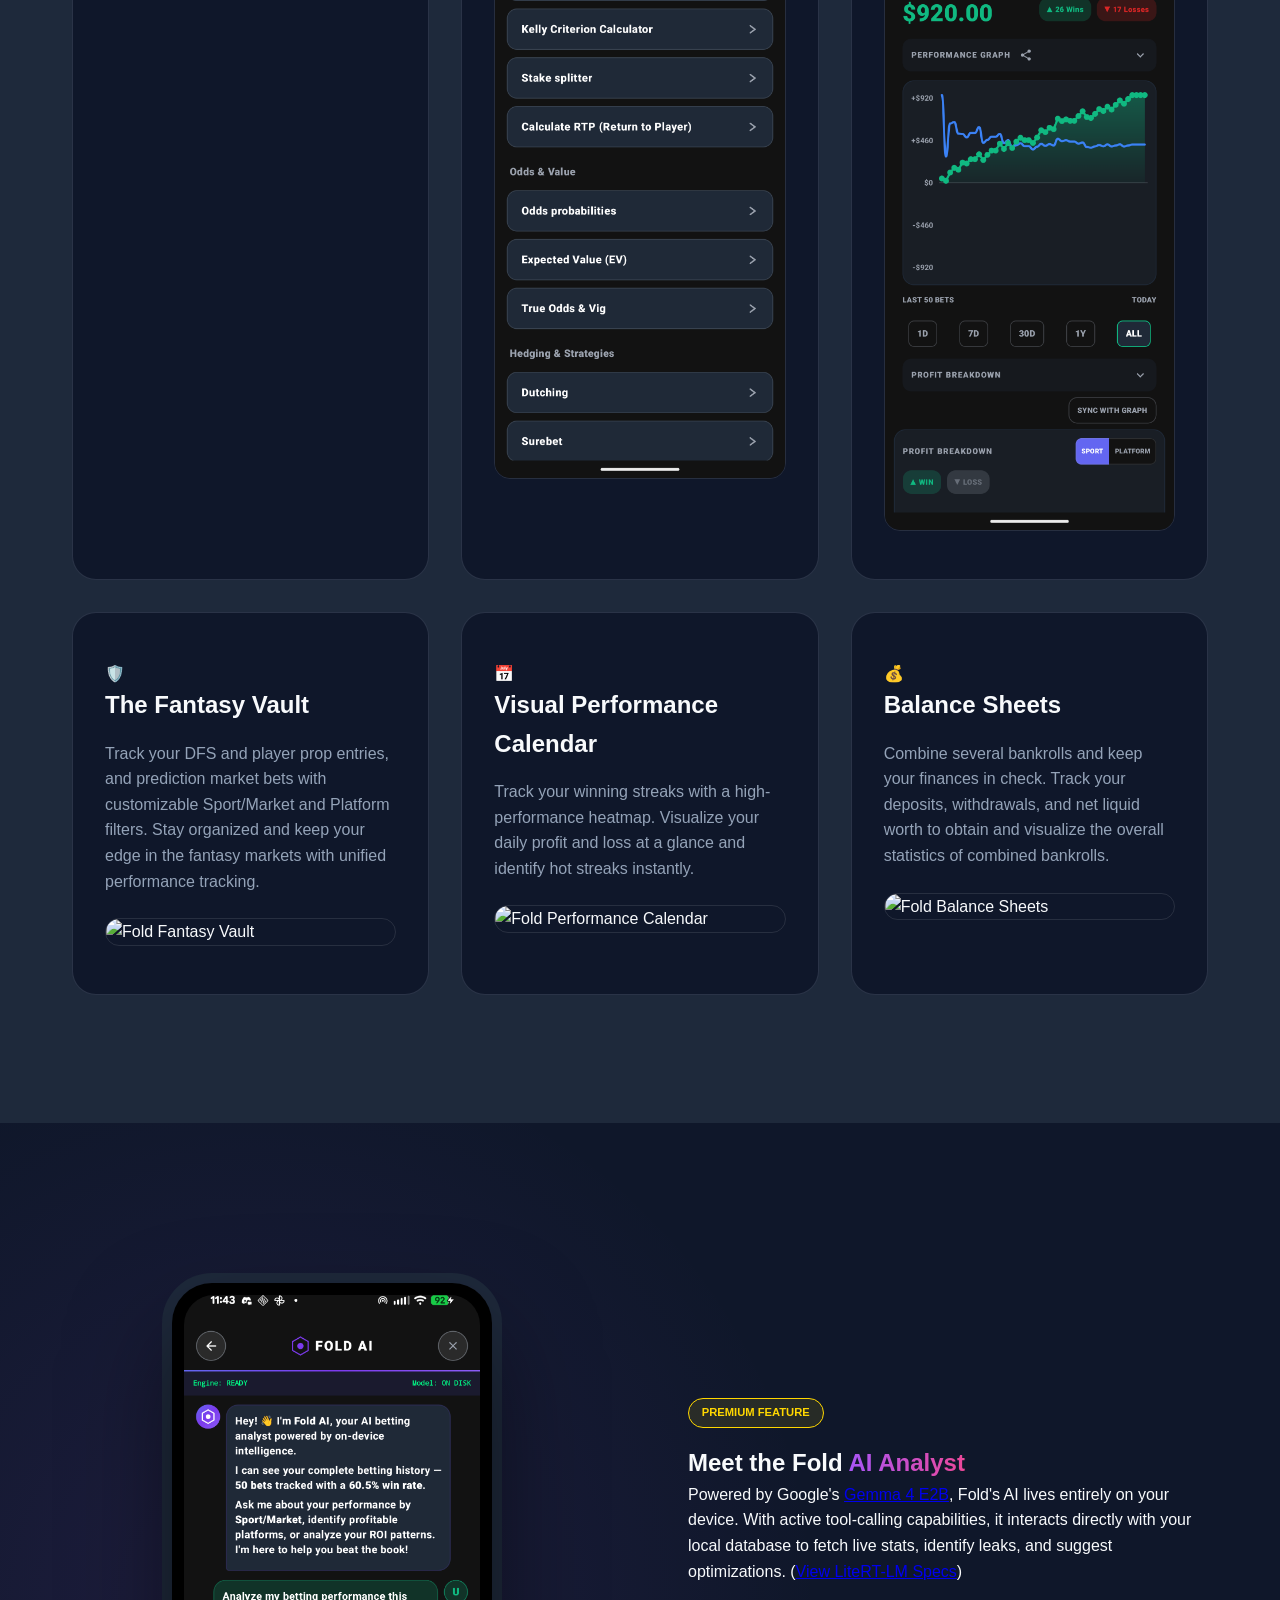
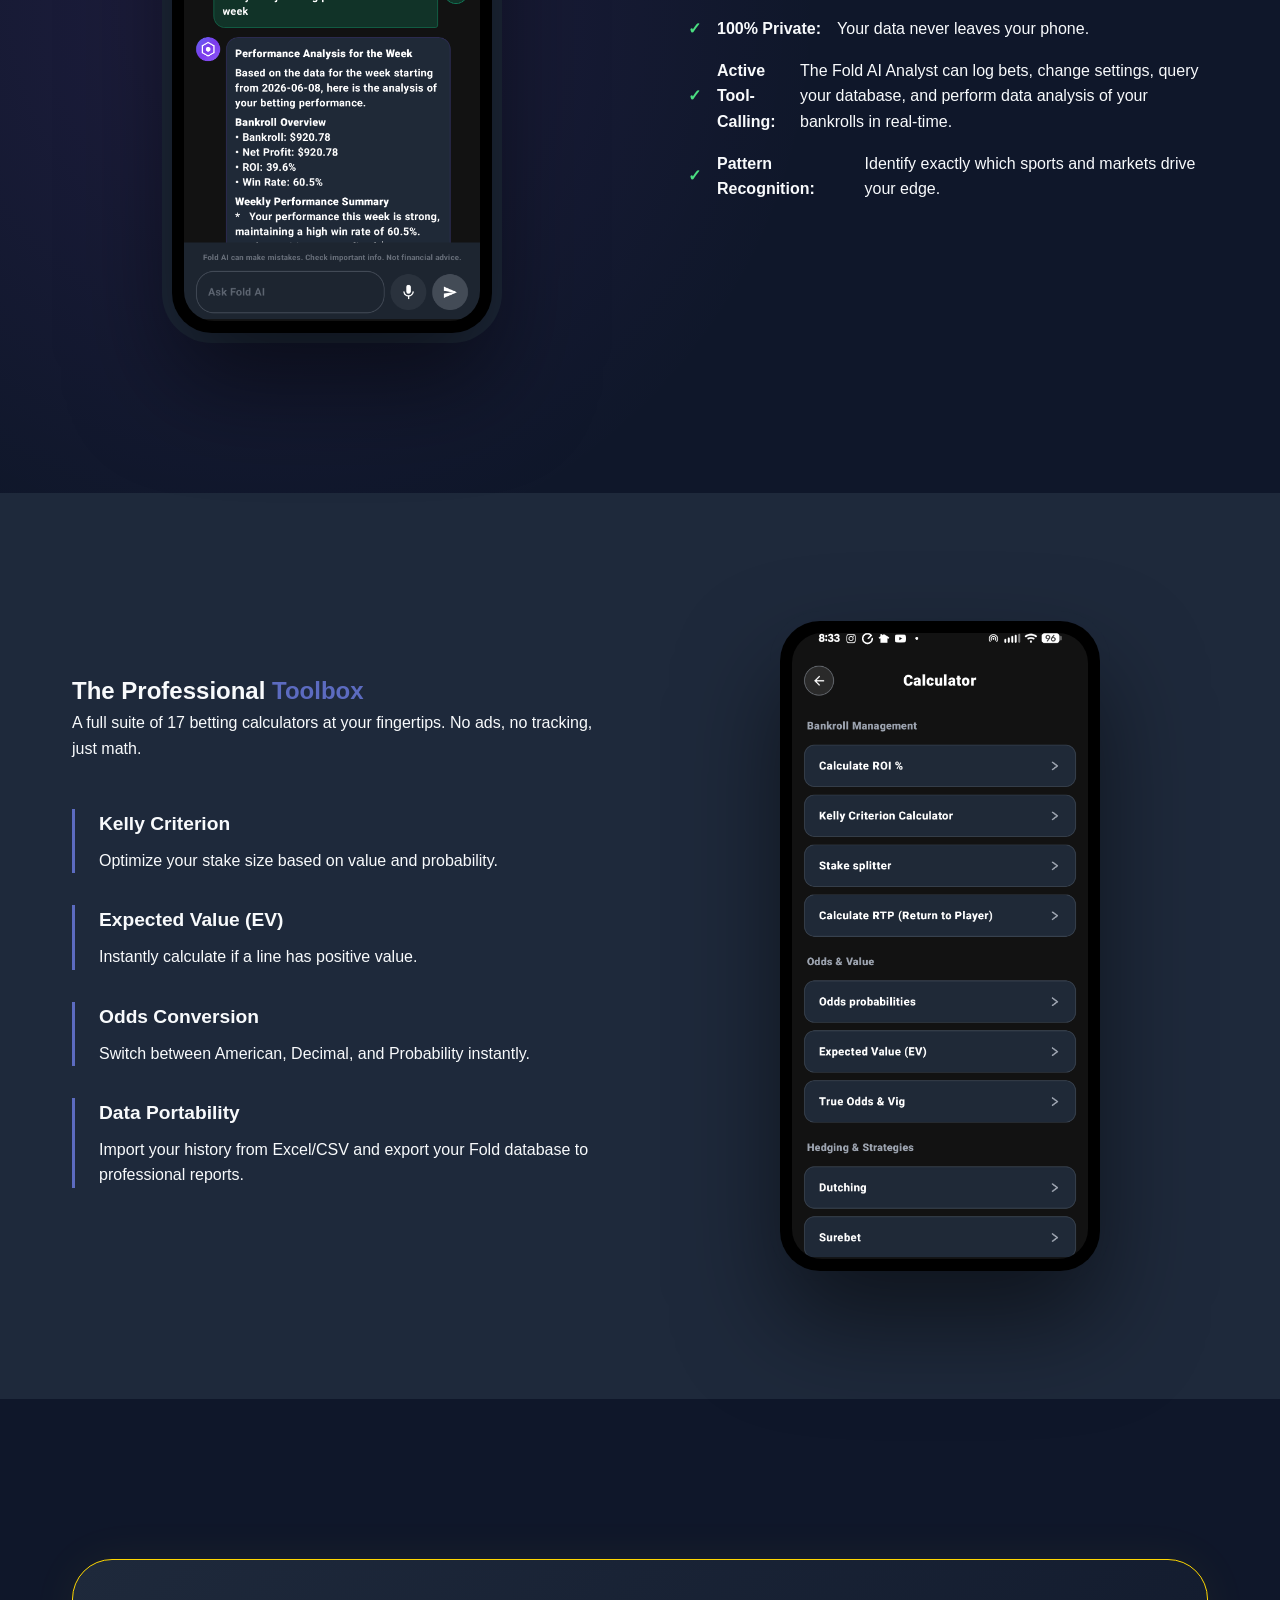
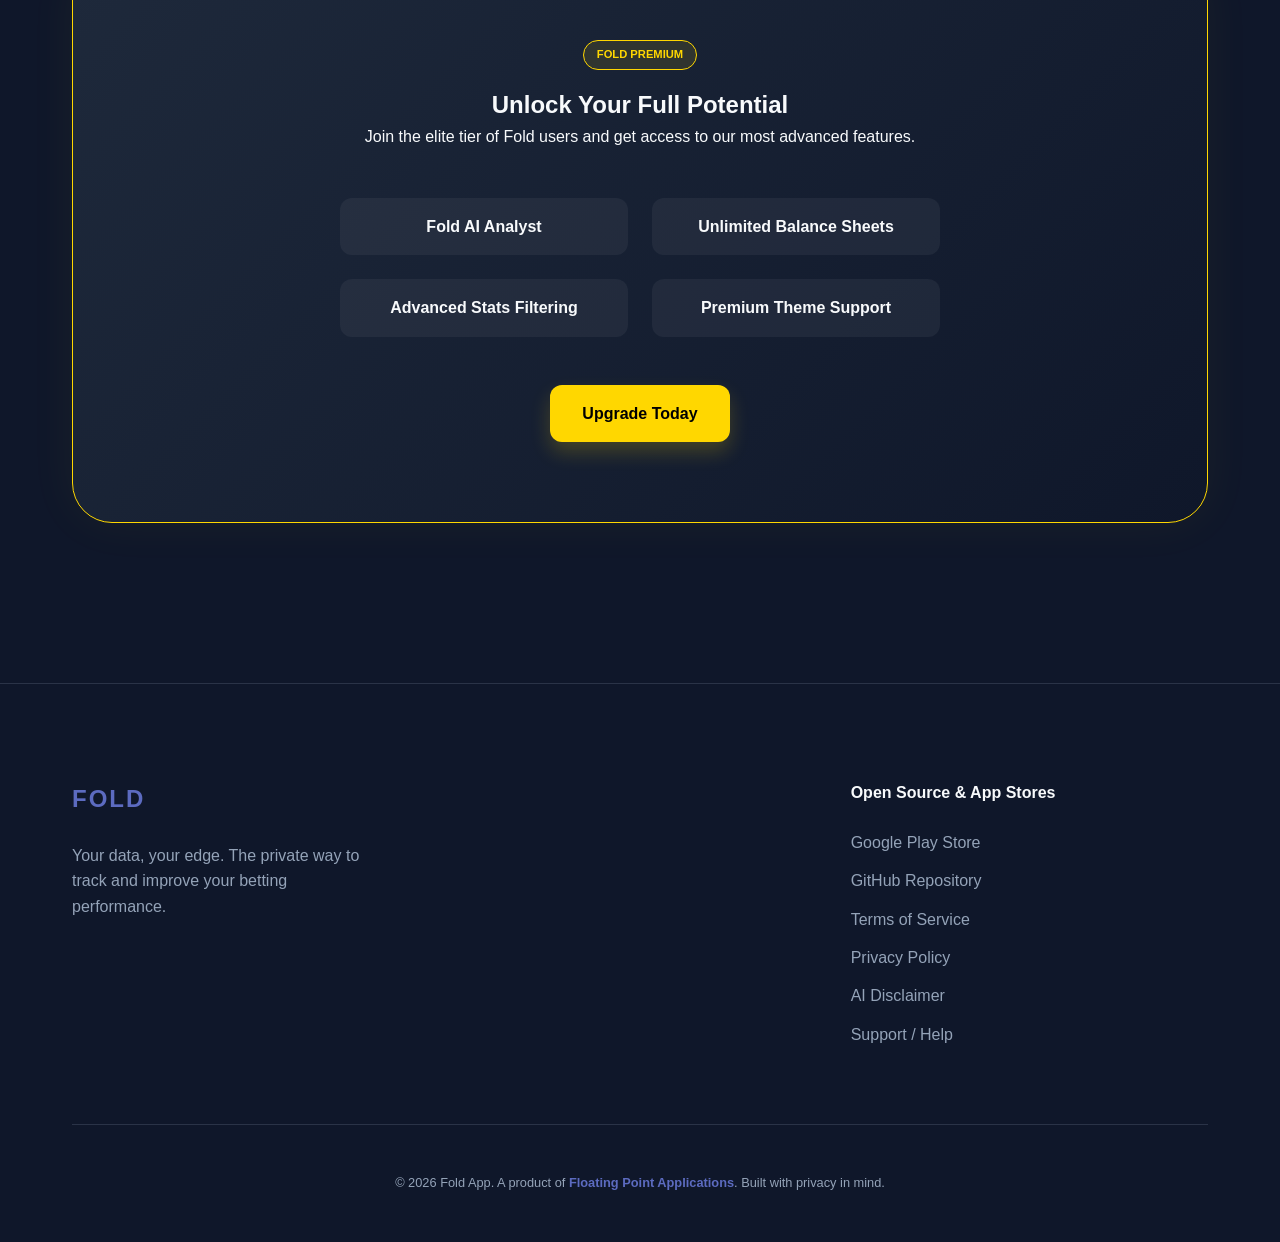
==== commit ffc643f8: "Add official Google Play Store download badge and link" ====
--- a/index.html
+++ b/index.html
@@ -19,6 +19,7 @@
                 <li><a href="#ai">AI Analyst</a></li>
                 <li><a href="#tools">Toolbox</a></li>
                 <li><a href="#premium">Premium</a></li>
+                <li><a href="https://play.google.com/store/apps/details?id=com.floatingpointapps.fold" class="nav-btn" target="_blank">Download</a></li>
             </ul>
         </div>
     </nav>
@@ -30,8 +31,10 @@
                 <h1>Professional <span class="highlight">Bet Logging</span> & In-Depth Data Analysis</h1>
                 <p>An easy and customizable way to log your bets, track your bankroll growth, and analyze your performance featuring secure on-device AI. No accounts, no servers, no monthly subscriptions, just you with your data.</p>
                 <div class="hero-actions">
-                    <a href="https://github.com/FloatingPointApplications/Fold" class="btn btn-primary">View on GitHub</a>
-                    <a href="#features" class="btn btn-secondary">Explore Features</a>
+                    <a href="https://play.google.com/store/apps/details?id=com.floatingpointapps.fold" class="play-store-link" target="_blank">
+                        <img src="assets/google-play-badge.png" alt="Get it on Google Play" class="play-store-badge">
+                    </a>
+                    <a href="https://github.com/FloatingPointApplications/Fold" class="btn btn-secondary" target="_blank">View on GitHub</a>
                 </div>
             </div>
             <div class="hero-visual">
@@ -180,11 +183,13 @@
                     <p>Your data, your edge. The private way to track and improve your betting performance.</p>
                 </div>
                 <div class="footer-links">
-                    <h4>Open Source</h4>
+                    <h4>Open Source & App Stores</h4>
                     <ul>
-                        <li><a href="https://github.com/FloatingPointApplications/Fold">GitHub Repository</a></li>
-                        <li><a href="https://floatingpointapps.com/terms.html" target="_blank">Terms of Service</a></li>
-                        <li><a href="https://floatingpointapps.com/privacy.html" target="_blank">Privacy Policy</a></li>
+                        <li><a href="https://play.google.com/store/apps/details?id=com.floatingpointapps.fold" target="_blank">Google Play Store</a></li>
+                        <li><a href="https://github.com/FloatingPointApplications/Fold" target="_blank">GitHub Repository</a></li>
+                        <li><a href="terms.html">Terms of Service</a></li>
+                        <li><a href="privacy.html">Privacy Policy</a></li>
+                        <li><a href="disclaimer.html">AI Disclaimer</a></li>
                         <li><a href="support.html">Support / Help</a></li>
                     </ul>
                 </div>
--- a/style.css
+++ b/style.css
@@ -0,0 +1,497 @@
+:root {
+    --bg-dark: #0F172A;
+    --bg-card: #1E293B;
+    --primary-slate: #5C6BC0; /* SlateBlue from app */
+    --accent-green: #4ADE80;
+    --premium-gold: #FFD700;
+    --text-main: #F8FAFC;
+    --text-muted: #94A3B8;
+    --glass: rgba(30, 41, 59, 0.7);
+    --border: rgba(148, 163, 184, 0.2);
+}
+
+* {
+    margin: 0;
+    padding: 0;
+    box-sizing: border-box;
+}
+
+body {
+    font-family: 'Inter', sans-serif;
+    background-color: var(--bg-dark);
+    color: var(--text-main);
+    line-height: 1.6;
+    overflow-x: hidden;
+}
+
+h1, h2, h3, .logo {
+    font-family: 'Outfit', sans-serif;
+    font-weight: 900;
+}
+
+.container {
+    max-width: 1200px;
+    margin: 0 auto;
+    padding: 0 2rem;
+}
+
+/* Navbar */
+.navbar {
+    padding: 1.5rem 0;
+    position: fixed;
+    width: 100%;
+    top: 0;
+    z-index: 1000;
+    background: rgba(15, 23, 42, 0.8);
+    backdrop-filter: blur(12px);
+    border-bottom: 1px solid var(--border);
+}
+
+.navbar .container {
+    display: flex;
+    justify-content: space-between;
+    align-items: center;
+}
+
+.logo {
+    font-size: 1.5rem;
+    letter-spacing: 2px;
+    color: var(--primary-slate);
+}
+
+.nav-links {
+    display: flex;
+    list-style: none;
+    gap: 2rem;
+}
+
+.nav-links a {
+    text-decoration: none;
+    color: var(--text-muted);
+    font-weight: 600;
+    font-size: 0.9rem;
+    transition: color 0.3s;
+}
+
+.nav-links a:hover {
+    color: var(--primary-slate);
+}
+
+/* Hero */
+.hero {
+    padding: 10rem 0 6rem;
+    background: radial-gradient(circle at 80% 20%, rgba(92, 107, 192, 0.15) 0%, transparent 50%);
+}
+
+.hero-grid {
+    display: grid;
+    grid-template-columns: 1.2fr 0.8fr;
+    gap: 4rem;
+    align-items: center;
+}
+
+.badge {
+    display: inline-block;
+    padding: 0.4rem 1rem;
+    background: rgba(92, 107, 192, 0.2);
+    border: 1px solid var(--primary-slate);
+    border-radius: 100px;
+    color: var(--primary-slate);
+    font-size: 0.75rem;
+    font-weight: 800;
+    margin-bottom: 1.5rem;
+}
+
+.hero h1 {
+    font-size: 4rem;
+    line-height: 1.1;
+    margin-bottom: 1.5rem;
+}
+
+.highlight {
+    color: var(--primary-slate);
+}
+
+.hero p {
+    font-size: 1.2rem;
+    color: var(--text-muted);
+    margin-bottom: 2.5rem;
+    max-width: 600px;
+}
+
+.hero-actions {
+    display: flex;
+    align-items: center;
+    flex-wrap: wrap;
+    gap: 1rem;
+}
+
+/* Play Store Badge Link styling */
+.play-store-link {
+    display: inline-block;
+    transition: transform 0.3s ease;
+    height: 58px; /* matching the height of standard buttons */
+}
+
+.play-store-link:hover {
+    transform: translateY(-3px);
+}
+
+.play-store-badge {
+    height: 100%;
+    width: auto;
+    display: block;
+}
+
+.nav-btn {
+    background: var(--primary-slate);
+    color: white !important;
+    padding: 0.5rem 1.2rem;
+    border-radius: 8px;
+    font-weight: 700;
+    transition: all 0.3s ease;
+}
+
+.nav-btn:hover {
+    background: #4d5eb3;
+    transform: translateY(-2px);
+}
+
+.btn {
+    padding: 1rem 2rem;
+    border-radius: 12px;
+    text-decoration: none;
+    font-weight: 700;
+    transition: all 0.3s ease;
+    display: inline-block;
+}
+
+.btn-primary {
+    background: var(--primary-slate);
+    color: white;
+    box-shadow: 0 10px 20px rgba(92, 107, 192, 0.3);
+}
+
+.btn-primary:hover {
+    transform: translateY(-3px);
+    box-shadow: 0 15px 30px rgba(92, 107, 192, 0.4);
+}
+
+.btn-secondary {
+    background: var(--bg-card);
+    color: white;
+    border: 1px solid var(--border);
+}
+
+.btn-secondary:hover {
+    background: var(--border);
+}
+
+/* Phone Mockup */
+.phone-mockup {
+    position: relative;
+    width: 320px;
+    height: 650px;
+    background: #000;
+    border-radius: 40px;
+    padding: 12px;
+    box-shadow: 0 50px 100px rgba(0,0,0,0.5), 0 0 0 10px #1e293b;
+    margin: 0 auto;
+}
+
+.screenshot {
+    width: 100%;
+    height: 100%;
+    object-fit: cover;
+    border-radius: 30px;
+}
+
+.feature-visual {
+    margin-top: 1.5rem;
+    border-radius: 16px;
+    overflow: hidden;
+    border: 1px solid rgba(255, 255, 255, 0.1);
+}
+
+.feature-img {
+    width: 100%;
+    height: auto;
+    display: block;
+    transition: transform 0.3s ease;
+}
+
+.feature-card:hover .feature-img {
+    transform: scale(1.05);
+}
+
+/* Features */
+.features {
+    padding: 8rem 0;
+    background: var(--bg-card);
+}
+
+.section-header {
+    text-align: center;
+    margin-bottom: 4rem;
+}
+
+.section-header h2 {
+    font-size: 2.5rem;
+    margin-bottom: 1rem;
+}
+
+.features-grid {
+    display: grid;
+    grid-template-columns: repeat(auto-fit, minmax(280px, 1fr));
+    gap: 2rem;
+}
+
+.feature-card {
+    background: var(--bg-dark);
+    padding: 3rem 2rem;
+    border-radius: 24px;
+    border: 1px solid var(--border);
+    transition: transform 0.3s;
+}
+
+.feature-card:hover {
+    transform: translateY(-10px);
+    border-color: var(--primary-slate);
+}
+
+.feature-card .icon {
+    font-size: 2.5rem;
+    margin-bottom: 1.5rem;
+}
+
+.feature-card h3 {
+    font-size: 1.5rem;
+    margin-bottom: 1rem;
+}
+
+.feature-card p {
+    color: var(--text-muted);
+}
+
+/* AI Section */
+.ai-section {
+    padding: 10rem 0;
+    background: radial-gradient(circle at 20% 50%, rgba(168, 85, 247, 0.1) 0%, transparent 50%);
+}
+
+.ai-grid {
+    display: grid;
+    grid-template-columns: 1fr 1fr;
+    gap: 6rem;
+    align-items: center;
+}
+
+.gold-badge {
+    display: inline-block;
+    padding: 0.3rem 0.8rem;
+    background: rgba(255, 215, 0, 0.1);
+    border: 1px solid var(--premium-gold);
+    border-radius: 100px;
+    color: var(--premium-gold);
+    font-size: 0.7rem;
+    font-weight: 900;
+    margin-bottom: 1rem;
+}
+
+.ai-highlight {
+    background: linear-gradient(90deg, #A855F7, #EC4899);
+    -webkit-background-clip: text;
+    -webkit-text-fill-color: transparent;
+}
+
+.ai-features {
+    list-style: none;
+    margin-top: 2rem;
+}
+
+.ai-features li {
+    margin-bottom: 1rem;
+    display: flex;
+    align-items: center;
+    gap: 1rem;
+}
+
+.ai-features li::before {
+    content: "✓";
+    color: var(--accent-green);
+    font-weight: 900;
+}
+
+/* Tools */
+.tools {
+    padding: 8rem 0;
+    background: var(--bg-card);
+}
+
+.tools-grid {
+    display: grid;
+    grid-template-columns: 1fr 1fr;
+    gap: 4rem;
+    align-items: center;
+}
+
+.tools-list {
+    margin-top: 3rem;
+}
+
+.tool-item {
+    margin-bottom: 2rem;
+    padding-left: 1.5rem;
+    border-left: 3px solid var(--primary-slate);
+}
+
+.tool-item h4 {
+    font-size: 1.2rem;
+    margin-bottom: 0.5rem;
+}
+
+/* Premium */
+.premium {
+    padding: 10rem 0;
+}
+
+.premium-card {
+    background: linear-gradient(135deg, #1E293B 0%, #0F172A 100%);
+    padding: 5rem;
+    border-radius: 40px;
+    text-align: center;
+    border: 1px solid var(--premium-gold);
+    box-shadow: 0 0 50px rgba(255, 215, 0, 0.05);
+}
+
+.premium-grid {
+    display: grid;
+    grid-template-columns: repeat(2, 1fr);
+    gap: 1.5rem;
+    margin: 3rem auto;
+    max-width: 600px;
+}
+
+.premium-item {
+    background: rgba(255, 255, 255, 0.05);
+    padding: 1rem;
+    border-radius: 12px;
+    font-weight: 600;
+}
+
+.btn-gold {
+    background: var(--premium-gold);
+    color: #000;
+    box-shadow: 0 10px 20px rgba(255, 215, 0, 0.2);
+}
+
+.btn-gold:hover {
+    transform: scale(1.05);
+    box-shadow: 0 15px 30px rgba(255, 215, 0, 0.3);
+}
+
+/* Footer */
+footer {
+    padding: 6rem 0 3rem;
+    border-top: 1px solid var(--border);
+}
+
+.footer-grid {
+    display: grid;
+    grid-template-columns: 2fr 1fr;
+    gap: 4rem;
+    margin-bottom: 4rem;
+}
+
+.footer-info p {
+    color: var(--text-muted);
+    margin-top: 1.5rem;
+    max-width: 300px;
+}
+
+.footer-links h4 {
+    margin-bottom: 1.5rem;
+}
+
+.footer-links ul {
+    list-style: none;
+}
+
+.footer-links li {
+    margin-bottom: 0.8rem;
+}
+
+.footer-links a {
+    text-decoration: none;
+    color: var(--text-muted);
+}
+
+.footer-bottom {
+    text-align: center;
+    padding-top: 3rem;
+    border-top: 1px solid var(--border);
+    color: var(--text-muted);
+    font-size: 0.8rem;
+}
+
+/* Responsive */
+@media (max-width: 968px) {
+    .hero-grid, .ai-grid, .tools-grid {
+        grid-template-columns: 1fr;
+        text-align: center;
+    }
+    .hero h1 { font-size: 3rem; }
+    .hero-visual { order: -1; }
+    .features-grid { grid-template-columns: 1fr; }
+    .hero-actions { justify-content: center; }
+    .premium-grid { grid-template-columns: 1fr; }
+    .nav-links { display: none; }
+}
+
+/* Legal Pages */
+.legal-page nav {
+    background: var(--card-bg);
+    padding: 1.5rem 0;
+    border-bottom: 1px solid rgba(148, 163, 184, 0.1);
+}
+
+.legal-content {
+    padding: 6rem 0;
+}
+
+.narrow {
+    max-width: 800px;
+    margin: 0 auto;
+}
+
+.legal-text h2 {
+    color: var(--accent-green);
+    font-size: 1.25rem;
+    margin: 2.5rem 0 1rem;
+    font-family: 'Outfit', sans-serif;
+}
+
+.legal-text p {
+    color: var(--text-muted);
+    line-height: 1.8;
+    margin-bottom: 1.5rem;
+}
+
+.legal-text ul {
+    margin-bottom: 1.5rem;
+    padding-left: 1.5rem;
+}
+
+.legal-text li {
+    color: var(--text-muted);
+    margin-bottom: 0.8rem;
+    line-height: 1.6;
+}
+
+.last-updated {
+    margin-top: 5rem;
+    color: var(--text-muted);
+    opacity: 0.5;
+    font-size: 0.875rem;
+    text-align: center;
+}
